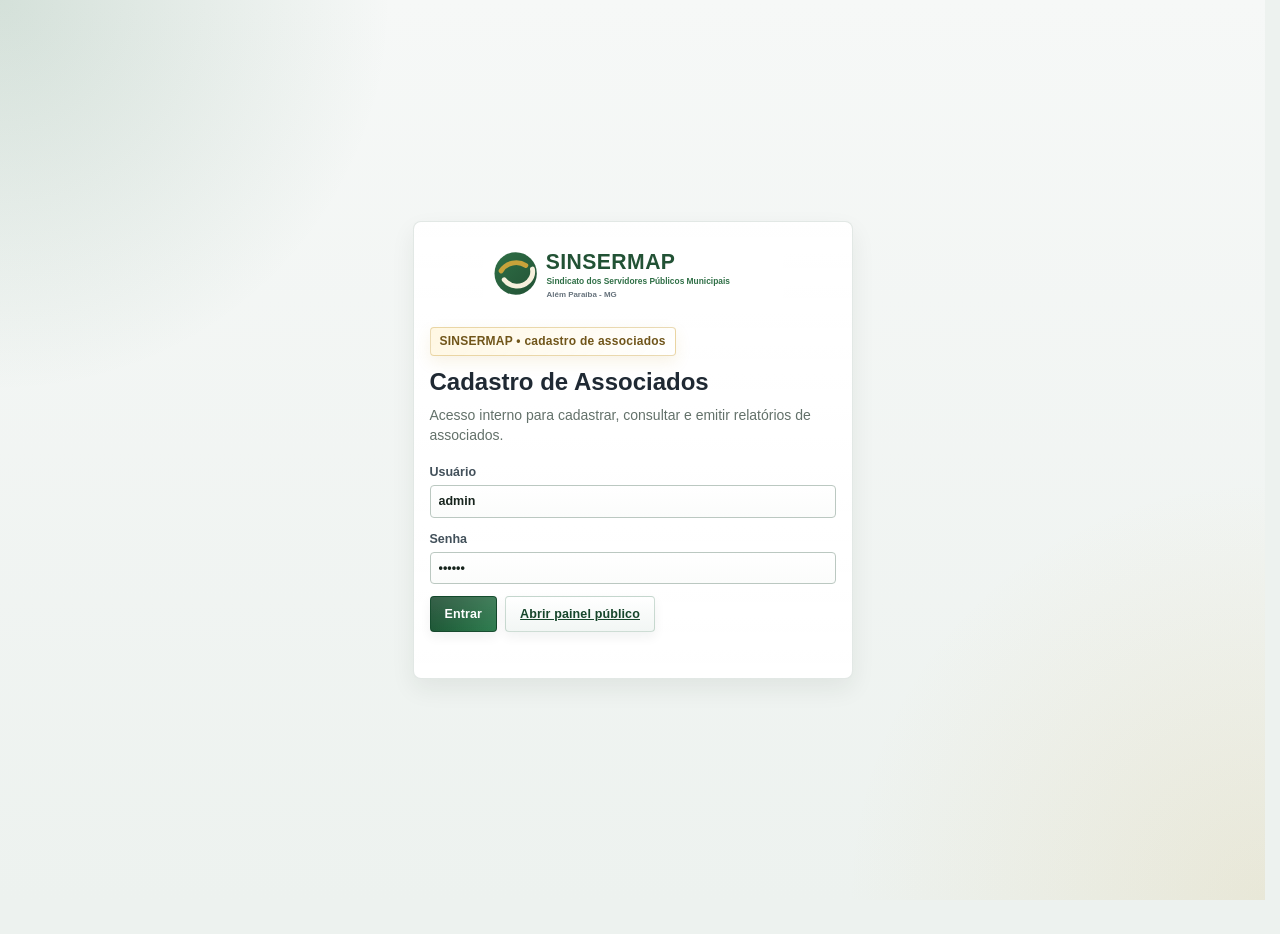
==== index.html @ 84a46ec9 "Substitui conteudo pelo projeto simone" ====
<!DOCTYPE html>
<html lang="pt-BR">
<head>
  <meta charset="UTF-8" />
  <meta name="viewport" content="width=device-width, initial-scale=1.0" />
  <title>SINSERMAP | Cadastro de Associados</title>
  <meta name="theme-color" content="#2f6f46" />
  <link rel="stylesheet" href="./assets/styles.css" />
</head>
<body>
  <div id="loginScreen" class="screen-screen">
    <div class="card login-card">
      <img class="login-logo" src="./assets/sinsermap-logo.svg" alt="SINSERMAP" />
      <div class="brand-badge">SINSERMAP • cadastro de associados</div>
      <h1>Cadastro de Associados</h1>
      <p class="muted">Acesso interno para cadastrar, consultar e emitir relatórios de associados.</p>

      <form id="loginForm" class="grid">
        <label>
          Usuário
          <input id="loginUsername" value="admin" autocomplete="username" />
        </label>

        <label>
          Senha
          <input id="loginPassword" type="password" autocomplete="current-password" value="123456" />
        </label>

        <div class="actions">
          <button class="btn btn-primary" type="submit">Entrar</button>
          <a class="btn btn-secondary" href="./painel.html">Abrir painel público</a>
        </div>
        <p id="loginMessage" class="message"></p>
      </form>
    </div>
  </div>

  <div id="appScreen" class="hidden">
    <header class="topbar">
      <div class="brand-lockup">
        <div class="brand-mark"><img src="./assets/sinsermap-logo.svg" alt="SINSERMAP" /></div>
        <div>
          <h1>SINSERMAP | Cadastro de Associados</h1>
          <p id="unionName" class="muted">Carregando...</p>
        </div>
      </div>

      <div class="session-panel">
        <p class="muted small" id="buildInfo"></p>
        <div class="actions system-actions">
          <button id="refreshBtn" class="btn btn-secondary" type="button">Atualizar</button>
          <a class="btn btn-secondary" href="./painel.html" target="_blank" rel="noopener noreferrer">Painel público</a>
          <button id="logoutBtn" class="btn btn-secondary" type="button">Sair</button>
        </div>
      </div>
    </header>

    <main class="page">
      <p id="globalMessage" class="message"></p>

      <section class="overview-strip">
        <div class="overview-copy">
          <span class="eyebrow">Sistema interno</span>
          <h2>Cadastro, consulta e relatórios de associados</h2>
          <p id="managementPhrase" class="muted">Controle os dados dos associados por local de trabalho, setor e função.</p>
        </div>
      </section>

      <nav class="tabs desktop-tabs" aria-label="Navegação principal">
        <button class="tab-btn active" data-tab="inicio" type="button">Início</button>
        <button class="tab-btn" data-tab="cadastro" type="button">Cadastrar Associado</button>
        <button class="tab-btn" data-tab="consulta" type="button">Consultar</button>
        <button class="tab-btn" data-tab="listas" type="button">Configuração</button>
        <button class="tab-btn" data-tab="relatorios" type="button">Relatórios</button>
      </nav>

      <section id="tab-inicio" class="tab-panel active">
        <div class="layout-two">
          <section class="card">
            <div class="section-head">
              <div>
                <h2>Últimos associados cadastrados</h2>
                <p class="muted">Cadastros criados ou atualizados recentemente.</p>
              </div>
              <button class="btn btn-primary" type="button" data-open-tab="cadastro">Novo associado</button>
            </div>

            <div class="table-wrap">
              <table>
                <thead>
                  <tr>
                    <th>Nome</th>
                    <th>Local de trabalho</th>
                    <th>Setor</th>
                    <th>Função</th>
                    <th>Status</th>
                  </tr>
                </thead>
                <tbody id="recentMembersBody">
                  <tr><td colspan="5">Carregando...</td></tr>
                </tbody>
              </table>
            </div>
          </section>

          <section class="card">
            <div class="section-head">
              <div>
                <h2>Consulta rápida</h2>
                <p class="muted">Pesquise pelo nome, CPF, local, setor ou função.</p>
              </div>
            </div>

            <form id="quickSearchForm" class="grid">
              <label>
                Buscar
                <input id="quickSearchText" placeholder="Ex.: Maria, escola, motorista, professor..." />
              </label>
              <button class="btn btn-secondary" type="submit">Consultar associados</button>
            </form>

            <div id="quickResult" class="member-detail-card mt-16">
              <p class="muted">Use a consulta rápida para localizar cadastros sem abrir outros módulos.</p>
            </div>
          </section>
        </div>
      </section>

      <section id="tab-cadastro" class="tab-panel">
        <section class="card">
          <div class="section-head">
            <div>
              <h2>Ficha do associado</h2>
              <p class="muted">Preencha os dados principais do associado.</p>
            </div>
            <button id="newMemberBtn" class="btn btn-secondary" type="button">Novo cadastro</button>
          </div>

          <form id="memberForm" class="grid">
            <input id="memberId" type="hidden" />

            <div class="grid cols-3">
              <label>
                Nome completo *
                <input id="memberNome" required placeholder="Nome do associado" />
              </label>

              <label>
                CPF
                <input id="memberCpf" inputmode="numeric" placeholder="000.000.000-00" />
              </label>

              <label>
                RG
                <input id="memberRg" placeholder="Documento de identidade" />
              </label>
            </div>

            <div class="grid cols-4">
              <label>
                Data de nascimento
                <input id="memberDataNascimento" type="date" />
              </label>

              <label>
                Telefone
                <input id="memberTelefone" placeholder="(00) 00000-0000" />
              </label>

              <label>
                E-mail
                <input id="memberEmail" type="email" placeholder="email@exemplo.com" />
              </label>

              <label>
                Data de associação
                <input id="memberDataAssociacao" type="date" />
              </label>
            </div>

            <div class="grid cols-4">
              <label>
                Onde trabalha *
                <input id="memberLocalTrabalho" list="localTrabalhoList" required placeholder="Ex.: Prefeitura, Escola..." />
              </label>

              <label>
                Setor *
                <input id="memberSetor" list="setorList" required placeholder="Ex.: Educação, Saúde..." />
              </label>

              <label>
                Função / cargo *
                <input id="memberFuncao" list="funcaoList" required placeholder="Ex.: Motorista, Professor..." />
              </label>

              <label>
                Matrícula
                <input id="memberMatricula" placeholder="Matrícula funcional" />
              </label>
            </div>

            <div class="grid cols-4">
              <label>
                Endereço
                <input id="memberEndereco" placeholder="Rua, número e complemento" />
              </label>

              <label>
                Bairro
                <input id="memberBairro" placeholder="Bairro" />
              </label>

              <label>
                Cidade
                <input id="memberCidade" value="Além Paraíba" />
              </label>

              <label>
                UF
                <input id="memberUf" maxlength="2" value="MG" />
              </label>
            </div>

            <div class="grid cols-3">
              <label>
                CEP
                <input id="memberCep" inputmode="numeric" placeholder="00000-000" />
              </label>

              <label>
                Status
                <select id="memberStatus">
                  <option value="ATIVO">Ativo</option>
                  <option value="INATIVO">Inativo</option>
                </select>
              </label>

              <label>
                Observações
                <input id="memberObservacoes" placeholder="Observações internas" />
              </label>
            </div>

            <div class="actions">
              <button class="btn btn-primary" type="submit">Salvar associado</button>
              <button id="clearMemberBtn" class="btn btn-secondary" type="button">Limpar</button>
            </div>

            <p id="memberMessage" class="message"></p>
          </form>
        </section>
      </section>

      <section id="tab-consulta" class="tab-panel">
        <section class="card assoc-toolbar-card">
          <div class="section-head">
            <div>
              <h2>Consultar associados</h2>
              <p class="muted">Filtre por nome, CPF, onde trabalha, setor, função ou status.</p>
            </div>
            <button id="searchMembersBtn" class="btn btn-primary" type="button">Buscar</button>
          </div>

          <div class="grid cols-4">
            <label>
              Busca
              <input id="filterSearch" placeholder="Nome, CPF, setor, função..." />
            </label>

            <label>
              Onde trabalha
              <select id="filterLocalTrabalho">
                <option value="">Todos</option>
              </select>
            </label>

            <label>
              Setor
              <select id="filterSetor">
                <option value="">Todos</option>
              </select>
            </label>

            <label>
              Função
              <select id="filterFuncao">
                <option value="">Todas</option>
              </select>
            </label>
          </div>

          <div class="grid cols-4 mt-16">
            <label>
              Status
              <select id="filterStatus">
                <option value="">Todos</option>
                <option value="ATIVO">Ativo</option>
                <option value="INATIVO">Inativo</option>
              </select>
            </label>

            <label>
              Ordenar por
              <select id="filterSortBy">
                <option value="nome">Nome</option>
                <option value="localTrabalho">Onde trabalha</option>
                <option value="setor">Setor</option>
                <option value="funcao">Função</option>
                <option value="updatedAt">Atualização</option>
              </select>
            </label>

            <label>
              Direção
              <select id="filterSortDir">
                <option value="asc">Crescente</option>
                <option value="desc">Decrescente</option>
              </select>
            </label>

            <label>
              Limite
              <select id="filterLimit">
                <option value="100">100 registros</option>
                <option value="250">250 registros</option>
                <option value="500">500 registros</option>
                <option value="">Todos</option>
              </select>
            </label>
          </div>

          <p id="consultMessage" class="message mt-16"></p>
        </section>

        <section class="card">
          <div class="section-head">
            <div>
              <h2>Resultado da consulta</h2>
              <p id="consultCount" class="muted">Nenhum resultado carregado.</p>
            </div>
            <div class="actions">
              <button id="exportConsultCsvBtn" class="btn btn-secondary" type="button">Exportar CSV</button>
            </div>
          </div>

          <div class="table-wrap">
            <table>
              <thead>
                <tr>
                  <th>Nome</th>
                  <th>CPF</th>
                  <th>Telefone</th>
                  <th>Onde trabalha</th>
                  <th>Setor</th>
                  <th>Função</th>
                  <th>Status</th>
                  <th>Ações</th>
                </tr>
              </thead>
              <tbody id="membersTableBody">
                <tr><td colspan="8">Use os filtros para consultar.</td></tr>
              </tbody>
            </table>
          </div>
        </section>
      </section>


      <section id="tab-listas" class="tab-panel">
        <section class="card">
          <div class="section-head">
            <div>
              <h2>Configuração</h2>
              <p class="muted">Cadastre usuários do sistema e as opções que aparecem em Onde trabalha, Setor e Função/cargo.</p>
            </div>
          </div>

          <p id="optionsMessage" class="message"></p>

          <section class="option-manager-card config-user-card">
            <div class="section-head compact-head">
              <div>
                <h3>Usuários do sistema</h3>
                <p class="muted">Adicione novos usuários para acessar o sistema ou remova usuários antigos.</p>
              </div>
            </div>

            <p id="usersMessage" class="message"></p>

            <form id="userForm" class="grid cols-3">
              <label>
                Nome
                <input id="userNome" placeholder="Nome do usuário" autocomplete="off" />
              </label>

              <label>
                Usuário
                <input id="userUsername" placeholder="Ex.: secretaria" autocomplete="off" />
              </label>

              <label>
                Senha
                <input id="userPassword" type="password" placeholder="Senha de acesso" autocomplete="new-password" />
              </label>

              <div class="actions">
                <button class="btn btn-primary" type="submit">Adicionar usuário</button>
                <button id="clearUserBtn" class="btn btn-secondary" type="button">Limpar</button>
              </div>
            </form>

            <div class="table-wrap mt-16">
              <table>
                <thead>
                  <tr>
                    <th>Nome</th>
                    <th>Usuário</th>
                    <th>Criado em</th>
                    <th>Ações</th>
                  </tr>
                </thead>
                <tbody id="usersTableBody">
                  <tr><td colspan="4">Carregando...</td></tr>
                </tbody>
              </table>
            </div>
          </section>

          <section class="option-manager-card public-config-card">
            <div class="section-head compact-head">
              <div>
                <h3>Painel público</h3>
                <p class="muted">Cadastre informações públicas: agenda, comunicados, documentos, atas, cursos e serviços.</p>
              </div>
            </div>

            <p id="publicConfigMessage" class="message"></p>

            <form id="publicItemForm" class="grid">
              <input id="publicItemId" type="hidden" />

              <div class="grid cols-4">
                <label>
                  Tipo
                  <select id="publicItemTipo">
                    <option value="comunicado">Comunicado</option>
                    <option value="agenda">Agenda</option>
                    <option value="documento">Documento</option>
                    <option value="ata">Ata</option>
                    <option value="curso">Curso</option>
                    <option value="servico">Serviço</option>
                  </select>
                </label>

                <label>
                  Título *
                  <input id="publicItemTitulo" placeholder="Ex.: Assembleia geral" />
                </label>

                <label>
                  Data
                  <input id="publicItemData" type="date" />
                </label>

                <label>
                  Horário
                  <input id="publicItemHorario" placeholder="Ex.: 18h30" />
                </label>
              </div>

              <div class="grid cols-4">
                <label>
                  Local
                  <input id="publicItemLocal" placeholder="Ex.: Sede do sindicato" />
                </label>

                <label>
                  Link / arquivo
                  <input id="publicItemLink" placeholder="Cole o link do documento, formulário ou página" />
                </label>

                <label>
                  Ordem
                  <input id="publicItemOrdem" type="number" min="0" step="1" placeholder="0" />
                </label>

                <label>
                  Status
                  <select id="publicItemStatus">
                    <option value="ATIVO">Ativo</option>
                    <option value="INATIVO">Inativo</option>
                  </select>
                </label>
              </div>

              <label>
                Descrição
                <textarea id="publicItemDescricao" placeholder="Texto que aparecerá no painel público"></textarea>
              </label>

              <div class="actions">
                <button class="btn btn-primary" type="submit">Salvar informação</button>
                <button id="clearPublicItemBtn" class="btn btn-secondary" type="button">Limpar</button>
              </div>
            </form>

            <div class="table-wrap mt-16">
              <table>
                <thead>
                  <tr>
                    <th>Tipo</th>
                    <th>Título</th>
                    <th>Data</th>
                    <th>Status</th>
                    <th>Ações</th>
                  </tr>
                </thead>
                <tbody id="publicItemsBody">
                  <tr><td colspan="5">Carregando...</td></tr>
                </tbody>
              </table>
            </div>
          </section>

          <div class="option-manager-grid">
            <section class="option-manager-card">
              <div class="section-head compact-head">
                <div>
                  <h3>Onde trabalha</h3>
                  <p class="muted">Ex.: Prefeitura, Escola, Secretaria.</p>
                </div>
              </div>

              <form id="optionFormLocalTrabalho" class="grid option-form" data-option-type="localTrabalho">
                <input id="optionLocalTrabalhoId" type="hidden" />
                <label>
                  Nome da opção
                  <input id="optionLocalTrabalhoNome" placeholder="Digite o local de trabalho" />
                </label>
                <div class="actions">
                  <button class="btn btn-primary" type="submit">Salvar</button>
                  <button class="btn btn-secondary" type="button" data-clear-option="localTrabalho">Limpar</button>
                </div>
              </form>

              <div class="table-wrap mt-16">
                <table>
                  <thead>
                    <tr>
                      <th>Opção</th>
                      <th>Ações</th>
                    </tr>
                  </thead>
                  <tbody id="optionsLocalTrabalhoBody">
                    <tr><td colspan="2">Carregando...</td></tr>
                  </tbody>
                </table>
              </div>
            </section>

            <section class="option-manager-card">
              <div class="section-head compact-head">
                <div>
                  <h3>Setor</h3>
                  <p class="muted">Ex.: Educação, Saúde, Obras.</p>
                </div>
              </div>

              <form id="optionFormSetor" class="grid option-form" data-option-type="setor">
                <input id="optionSetorId" type="hidden" />
                <label>
                  Nome da opção
                  <input id="optionSetorNome" placeholder="Digite o setor" />
                </label>
                <div class="actions">
                  <button class="btn btn-primary" type="submit">Salvar</button>
                  <button class="btn btn-secondary" type="button" data-clear-option="setor">Limpar</button>
                </div>
              </form>

              <div class="table-wrap mt-16">
                <table>
                  <thead>
                    <tr>
                      <th>Opção</th>
                      <th>Ações</th>
                    </tr>
                  </thead>
                  <tbody id="optionsSetorBody">
                    <tr><td colspan="2">Carregando...</td></tr>
                  </tbody>
                </table>
              </div>
            </section>

            <section class="option-manager-card">
              <div class="section-head compact-head">
                <div>
                  <h3>Função / cargo</h3>
                  <p class="muted">Ex.: Motorista, Professor, Auxiliar.</p>
                </div>
              </div>

              <form id="optionFormFuncao" class="grid option-form" data-option-type="funcao">
                <input id="optionFuncaoId" type="hidden" />
                <label>
                  Nome da opção
                  <input id="optionFuncaoNome" placeholder="Digite a função ou cargo" />
                </label>
                <div class="actions">
                  <button class="btn btn-primary" type="submit">Salvar</button>
                  <button class="btn btn-secondary" type="button" data-clear-option="funcao">Limpar</button>
                </div>
              </form>

              <div class="table-wrap mt-16">
                <table>
                  <thead>
                    <tr>
                      <th>Opção</th>
                      <th>Ações</th>
                    </tr>
                  </thead>
                  <tbody id="optionsFuncaoBody">
                    <tr><td colspan="2">Carregando...</td></tr>
                  </tbody>
                </table>
              </div>
            </section>
          </div>
        </section>
      </section>

      <section id="tab-relatorios" class="tab-panel">
        <h1 class="report-print-title">Relatório de Associados SINSERMAP</h1>

        <section class="card assoc-toolbar-card no-print">
          <div class="section-head">
            <div>
              <h2>Relatórios de associados</h2>
              <p class="muted">Gere relatórios por onde trabalha, setor, função e status.</p>
            </div>
            <div class="actions">
              <button id="loadReportBtn" class="btn btn-primary" type="button">Gerar relatório</button>
              <button id="printReportBtn" class="btn btn-secondary" type="button">Imprimir</button>
              <button id="exportReportCsvBtn" class="btn btn-secondary" type="button">Exportar CSV</button>
            </div>
          </div>

          <div class="grid cols-4">
            <label>
              Busca
              <input id="reportSearch" placeholder="Nome, local, setor ou função" />
            </label>

            <label>
              Onde trabalha
              <select id="reportLocalTrabalho">
                <option value="">Todos</option>
              </select>
            </label>

            <label>
              Setor
              <select id="reportSetor">
                <option value="">Todos</option>
              </select>
            </label>

            <label>
              Função
              <select id="reportFuncao">
                <option value="">Todas</option>
              </select>
            </label>
          </div>

          <div class="grid cols-4 mt-16">
            <label>
              Status
              <select id="reportStatus">
                <option value="">Todos</option>
                <option value="ATIVO">Ativo</option>
                <option value="INATIVO">Inativo</option>
              </select>
            </label>

            <label>
              Data inicial de associação
              <input id="reportDataInicial" type="date" />
            </label>

            <label>
              Data final de associação
              <input id="reportDataFinal" type="date" />
            </label>

            <label>
              Ordenar por
              <select id="reportSortBy">
                <option value="nome">Nome</option>
                <option value="localTrabalho">Onde trabalha</option>
                <option value="setor">Setor</option>
                <option value="funcao">Função</option>
              </select>
            </label>
          </div>

          <p id="reportMessage" class="message mt-16"></p>
        </section>

        <section class="report-layout">
          <section class="stats-privacy-card">
            <div class="stats-grid assoc-summary-grid">
              <article class="stat-card">
                <span class="stat-label">Associados no relatório</span>
                <strong id="reportTotal" class="stat-value">0</strong>
              </article>

              <article class="stat-card">
                <span class="stat-label">Ativos</span>
                <strong id="reportAtivos" class="stat-value">0</strong>
              </article>

              <article class="stat-card">
                <span class="stat-label">Inativos</span>
                <strong id="reportInativos" class="stat-value">0</strong>
              </article>

              <article class="stat-card">
                <span class="stat-label">Gerado em</span>
                <strong id="reportGeneratedAt" class="stat-value">-</strong>
              </article>
            </div>
          </section>

          <div class="report-group-grid">
            <section class="card report-card">
              <div class="section-head">
                <div>
                  <h2>Por onde trabalha</h2>
                  <p class="muted">Quantidade por local.</p>
                </div>
              </div>
              <div class="table-wrap">
                <table>
                  <thead><tr><th>Local</th><th>Total</th></tr></thead>
                  <tbody id="reportByLocalBody"><tr><td colspan="2">Gere o relatório.</td></tr></tbody>
                </table>
              </div>
            </section>

            <section class="card report-card">
              <div class="section-head">
                <div>
                  <h2>Por setor</h2>
                  <p class="muted">Quantidade por setor.</p>
                </div>
              </div>
              <div class="table-wrap">
                <table>
                  <thead><tr><th>Setor</th><th>Total</th></tr></thead>
                  <tbody id="reportBySetorBody"><tr><td colspan="2">Gere o relatório.</td></tr></tbody>
                </table>
              </div>
            </section>

            <section class="card report-card">
              <div class="section-head">
                <div>
                  <h2>Por função</h2>
                  <p class="muted">Ex.: motorista, professor.</p>
                </div>
              </div>
              <div class="table-wrap">
                <table>
                  <thead><tr><th>Função</th><th>Total</th></tr></thead>
                  <tbody id="reportByFuncaoBody"><tr><td colspan="2">Gere o relatório.</td></tr></tbody>
                </table>
              </div>
            </section>
          </div>

          <section class="card">
            <div class="section-head">
              <div>
                <h2>Lista do relatório</h2>
                <p id="reportListCount" class="muted">Nenhum relatório carregado.</p>
              </div>
            </div>

            <div class="table-wrap">
              <table>
                <thead>
                  <tr>
                    <th>Nome</th>
                    <th>CPF</th>
                    <th>Telefone</th>
                    <th>Onde trabalha</th>
                    <th>Setor</th>
                    <th>Função</th>
                    <th>Status</th>
                  </tr>
                </thead>
                <tbody id="reportMembersBody">
                  <tr><td colspan="7">Gere o relatório para visualizar a lista.</td></tr>
                </tbody>
              </table>
            </div>
          </section>
        </section>
      </section>
    </main>
  </div>

  <datalist id="localTrabalhoList"></datalist>
  <datalist id="setorList"></datalist>
  <datalist id="funcaoList"></datalist>

  <script src="./assets/runtime-config.js"></script>
  <script src="./assets/api.js"></script>
  <script src="./assets/app.js"></script>
</body>
</html>
---- assets/styles.css ----
:root {
  --bg: #eceff1;
  --surface: #f7f8f8;
  --card: #ffffff;
  --text: #1f2933;
  --muted: #66727c;
  --border: #cfd6dc;
  --border-dark: #b9c2ca;
  --primary: #2f6f46;
  --primary-dark: #225235;
  --primary-soft: #edf4ef;
  --accent: #c8a23a;
  --accent-soft: #f6f0dc;
  --success: #2f6f46;
  --danger: #a33a32;
  --warning: #856404;
  --shadow: 0 1px 2px rgba(24, 35, 43, 0.08);
  --shadow-strong: 0 8px 22px rgba(24, 35, 43, 0.14);
}

* {
  box-sizing: border-box;
}

html,
body {
  margin: 0;
  padding: 0;
  background: var(--bg);
  color: var(--text);
  font-family: "Segoe UI", Tahoma, Arial, Helvetica, sans-serif;
  font-size: 14px;
}

body {
  min-height: 100vh;
}

button,
input,
select,
textarea {
  font: inherit;
}

input,
select,
textarea {
  width: 100%;
  padding: 8px 10px;
  border: 1px solid var(--border-dark);
  border-radius: 3px;
  background: #ffffff;
  color: var(--text);
  transition: border-color 0.12s ease, box-shadow 0.12s ease;
}

input:focus,
select:focus,
textarea:focus {
  outline: 1px solid #7aa58a;
  border-color: var(--primary);
  box-shadow: 0 0 0 2px rgba(47, 111, 70, 0.12);
}

textarea {
  min-height: 92px;
  resize: vertical;
}

label {
  display: grid;
  gap: 5px;
  color: #42505a;
  font-size: 13px;
  font-weight: 600;
}

.hidden {
  display: none !important;
}

.screen-screen {
  min-height: 100vh;
  display: grid;
  place-items: center;
  padding: 24px;
  background: linear-gradient(180deg, #f3f4f5 0, #e5e8ea 100%);
}

.login-card {
  width: 100%;
  max-width: 460px;
  padding: 26px 28px;
  border-top: 4px solid var(--primary);
  box-shadow: var(--shadow-strong);
}

.login-logo {
  display: block;
  width: 300px;
  max-width: 100%;
  height: auto;
  margin: 0 auto 18px;
}

.brand-badge {
  display: inline-flex;
  padding: 5px 9px;
  margin-bottom: 12px;
  border: 1px solid #d7c995;
  border-radius: 3px;
  background: #faf7ed;
  color: #4e4b3e;
  font-size: 12px;
  font-weight: 700;
}

.login-card h1 {
  margin: 0 0 8px;
  color: #1f2933;
  font-size: 24px;
  line-height: 1.2;
  font-weight: 700;
}

.login-card .muted {
  margin: 0 0 18px;
  line-height: 1.45;
}

.topbar {
  display: flex;
  justify-content: space-between;
  gap: 24px;
  align-items: center;
  max-width: 1540px;
  margin: 0 auto;
  padding: 18px 24px 14px;
  background: linear-gradient(180deg, #fafafa 0, #eef1f2 100%);
  border-bottom: 1px solid var(--border-dark);
}

.topbar h1,
h2 {
  margin: 0;
}

.topbar h1 {
  color: #1f2933;
  font-size: 25px;
  line-height: 1.15;
  font-weight: 700;
}

.topbar p {
  margin: 4px 0 0;
}

.brand-lockup {
  display: flex;
  align-items: center;
  gap: 18px;
}

.brand-mark {
  display: grid;
  place-items: center;
  width: 300px;
  height: 86px;
  padding: 11px 18px;
  border: 1px solid var(--border-dark);
  border-radius: 4px;
  background: #ffffff;
  box-shadow: var(--shadow);
}

.brand-mark img {
  display: block;
  max-width: 100%;
  height: auto;
}

.session-panel {
  display: grid;
  justify-items: end;
  gap: 7px;
  padding: 10px 12px;
  background: #ffffff;
  border: 1px solid var(--border);
  border-radius: 4px;
  box-shadow: var(--shadow);
}

.page {
  max-width: 1540px;
  margin: 0 auto;
  padding: 16px 24px 28px;
}

.overview-strip {
  display: grid;
  grid-template-columns: 1fr;
  gap: 14px;
  align-items: stretch;
  margin-bottom: 14px;
  padding: 14px 16px;
  color: var(--text);
  background: #ffffff;
  border: 1px solid var(--border);
  border-left: 4px solid var(--primary);
  border-radius: 4px;
  box-shadow: var(--shadow);
}

.overview-copy {
  display: grid;
  align-content: center;
  gap: 5px;
}

.overview-strip h2 {
  color: #1f2933;
  font-size: 19px;
  line-height: 1.2;
  font-weight: 700;
}

.overview-copy p {
  margin: 0;
  color: var(--muted);
  line-height: 1.45;
}


.overview-strip .muted {
  min-height: 34px;
  margin: 0;
  color: #495762;
  line-height: 1.4;
  transition: opacity 0.16s ease;
}

.overview-strip .muted.is-changing {
  opacity: 0;
}



.eyebrow {
  color: var(--primary-dark);
  font-size: 11px;
  font-weight: 700;
  text-transform: uppercase;
  letter-spacing: 0.04em;
}

.card {
  background: var(--card);
  border: 1px solid var(--border);
  border-radius: 4px;
  padding: 16px;
  box-shadow: var(--shadow);
}

.card > .section-head:first-child {
  padding-bottom: 10px;
  border-bottom: 1px solid #e2e6e9;
}

.grid {
  display: grid;
  gap: 12px;
}

.cols-2 {
  grid-template-columns: repeat(2, minmax(0, 1fr));
}

.cols-3 {
  grid-template-columns: repeat(3, minmax(0, 1fr));
}

.cols-4 {
  grid-template-columns: repeat(4, minmax(0, 1fr));
}

.layout-two {
  display: grid;
  grid-template-columns: 1.08fr 1fr;
  gap: 14px;
}

.tabs {
  display: flex;
  gap: 0;
  flex-wrap: wrap;
  margin: 14px 0 12px;
  padding: 0;
  background: #e6e9eb;
  border: 1px solid var(--border-dark);
  border-radius: 4px 4px 0 0;
  box-shadow: var(--shadow);
}

.tab-btn {
  border: 0;
  border-right: 1px solid var(--border-dark);
  background: linear-gradient(180deg, #f8f9fa 0, #e8ecef 100%);
  color: #26323a;
  border-radius: 0;
  padding: 9px 14px;
  cursor: pointer;
  font-weight: 600;
  transition: background 0.12s ease, color 0.12s ease;
}

.tab-btn:first-child {
  border-radius: 3px 0 0 0;
}

.tab-btn:hover {
  background: #ffffff;
}

.tab-btn.active {
  background: #ffffff;
  color: var(--primary-dark);
  box-shadow: inset 0 3px 0 var(--primary);
}

.tab-panel {
  display: none;
}

.tab-panel.active {
  display: block;
}

.stats-privacy-card {
  margin-bottom: 12px;
  padding: 12px;
  background: #f7f8f8;
  border: 1px solid var(--border);
  border-radius: 4px;
  box-shadow: var(--shadow);
}

.stats-privacy-head {
  display: flex;
  align-items: center;
  justify-content: space-between;
  gap: 12px;
  margin-bottom: 10px;
  padding-bottom: 9px;
  border-bottom: 1px solid #dfe4e7;
}

.stats-privacy-head h2 {
  color: #27313a;
  font-size: 15px;
  font-weight: 700;
}

.stats-privacy-head p {
  margin: 3px 0 0;
}

.stats-grid {
  display: grid;
  gap: 8px;
  grid-template-columns: repeat(4, minmax(0, 1fr));
}

.stat-card {
  min-height: 76px;
  background: #ffffff;
  border: 1px solid var(--border);
  border-left: 3px solid #8aa895;
  border-radius: 3px;
  padding: 10px 12px;
  box-shadow: none;
}

.stat-card:nth-child(3n) {
  border-left-color: #c0aa60;
}

.stat-card:nth-child(4n) {
  border-left-color: #9aa7b0;
}

.stat-card.is-masked {
  background: #fbfbfb;
}

.stat-label {
  color: #5f6b74;
  font-size: 11px;
  font-weight: 700;
  letter-spacing: 0.02em;
  text-transform: uppercase;
}

.stat-value {
  margin-top: 6px;
  font-size: 20px;
  font-weight: 700;
  color: #202a31;
}

.stat-card.is-masked .stat-value {
  color: #7b858d;
  font-family: Consolas, "Courier New", monospace;
  font-size: 18px;
  letter-spacing: 0.16em;
}

.actions,
.toolbar,
.section-head {
  display: flex;
  gap: 8px;
  flex-wrap: wrap;
  align-items: center;
}

.section-head {
  justify-content: space-between;
  margin-bottom: 10px;
}

.section-head h2 {
  color: #202a31;
  font-size: 18px;
  font-weight: 700;
}

.toolbar.compact {
  gap: 7px;
}

.grow {
  flex: 1;
  min-width: 220px;
}

.btn {
  min-height: 34px;
  border: 1px solid var(--border-dark);
  border-radius: 3px;
  padding: 7px 12px;
  cursor: pointer;
  font-weight: 600;
  color: #26323a;
  background: linear-gradient(180deg, #ffffff 0, #e9edf0 100%);
  transition: border-color 0.12s ease, background 0.12s ease, box-shadow 0.12s ease;
}

.btn:hover {
  border-color: #9eabb4;
  background: linear-gradient(180deg, #ffffff 0, #f0f3f5 100%);
  box-shadow: 0 1px 2px rgba(24, 35, 43, 0.08);
}

.btn-primary {
  background: linear-gradient(180deg, #3f8055 0, #2f6f46 100%);
  border-color: #225235;
  color: #ffffff;
}

.btn-primary:hover {
  background: linear-gradient(180deg, #477f59 0, #2b653f 100%);
}

.btn-secondary {
  background: linear-gradient(180deg, #ffffff 0, #e9edf0 100%);
  color: #26323a;
  border-color: var(--border-dark);
}

.btn-secondary:hover {
  background: linear-gradient(180deg, #ffffff 0, #f0f3f5 100%);
}

.message {
  min-height: 18px;
  margin: 0;
  font-size: 13px;
}

.message.success {
  color: var(--success);
}

.message.error {
  color: var(--danger);
}

.message.success,
.message.error {
  font-weight: 700;
}

.note,
.muted {
  color: var(--muted);
}

.small {
  font-size: 12px;
}

.mt-16 {
  margin-top: 16px;
}

.divider {
  border-top: 1px solid var(--border);
  margin: 16px 0;
}

.table-wrap {
  overflow-x: auto;
  border: 1px solid var(--border);
  border-radius: 4px;
  background: #ffffff;
}

table {
  width: 100%;
  border-collapse: collapse;
  background: #ffffff;
}

tr:last-child td {
  border-bottom: 0;
}

th,
td {
  padding: 9px 10px;
  border-bottom: 1px solid #e2e6e9;
  text-align: left;
  vertical-align: top;
  white-space: nowrap;
}

th {
  color: #26323a;
  font-size: 11px;
  background: linear-gradient(180deg, #f8f9fa 0, #e9edf0 100%);
  font-weight: 700;
  text-transform: none;
  letter-spacing: 0;
}

tbody tr:hover {
  background: #f5f7f8;
}

.badge {
  display: inline-flex;
  border-radius: 3px;
  padding: 3px 8px;
  font-size: 12px;
  font-weight: 600;
  border: 1px solid transparent;
}

.badge.ATIVO,
.badge.PAGA {
  background: #edf4ef;
  border-color: #c9ddcf;
  color: var(--success);
}

.badge.INATIVO,
.badge.ATRASADA {
  background: #f8eeee;
  border-color: #e3c4c2;
  color: var(--danger);
}

.badge.PENDENTE,
.badge.ABERTA {
  background: #f7f1df;
  border-color: #e0d0a2;
  color: var(--warning);
}

.badge.CANCELADA {
  background: #f1f3f4;
  border-color: #d9dee2;
  color: #475467;
}

.badge.ADMIN,
.badge.SECRETARIA,
.badge.FINANCEIRO,
.badge.CONSULTA {
  background: #edf4ef;
  border-color: #c9ddcf;
  color: var(--primary-dark);
}

.finance-toolbar {
  padding: 12px;
  background: #f7f8f8;
  border: 1px solid var(--border);
  border-radius: 4px;
}

.finance-panels {
  display: grid;
  grid-template-columns: minmax(0, 1.4fr) minmax(320px, 0.6fr);
  gap: 14px;
}

.panel-block {
  border: 1px solid var(--border);
  border-radius: 4px;
  padding: 14px;
  background: #ffffff;
}

.bar-list {
  display: grid;
  gap: 12px;
}

.bar-row {
  display: grid;
  gap: 6px;
}

.bar-title,
.bar-caption {
  display: flex;
  justify-content: space-between;
  gap: 12px;
  align-items: center;
}

.bar-title span {
  color: #26323a;
  font-weight: 700;
}

.bar-caption {
  color: var(--muted);
  font-size: 12px;
}

.bar-track {
  position: relative;
  height: 10px;
  border: 1px solid #cfd6dc;
  border-radius: 2px;
  background: #eef1f3;
  overflow: hidden;
}

.bar-fill {
  position: absolute;
  inset: 0 auto 0 0;
  border-radius: 0;
}

.bar-fill.launched {
  background: #ddd2aa;
}

.bar-fill.paid {
  background: #5f8e70;
  z-index: 1;
}

a.link-btn {
  display: inline-flex;
  align-items: center;
  justify-content: center;
  text-decoration: none;
}

.card-block.hidden {
  display: none !important;
}

.card-block + .card-block {
  margin-top: 12px;
}

.note {
  font-size: 13px;
  line-height: 1.5;
}

@media (max-width: 1180px) {
  .overview-strip {
    grid-template-columns: 1fr;
  }

  .stats-grid {
    grid-template-columns: repeat(2, minmax(0, 1fr));
  }
}

@media (max-width: 1024px) {
  .layout-two,
  .finance-panels,
  .cols-2,
  .cols-3,
  .cols-4 {
    grid-template-columns: 1fr;
  }

  .topbar,
  .overview-strip,
  .section-head {
    flex-direction: column;
    align-items: stretch;
  }

  .session-panel {
    justify-items: stretch;
  }
}

@media (max-width: 768px) {
  .page,
  .topbar {
    padding-left: 14px;
    padding-right: 14px;
  }

  .brand-mark {
    width: 210px;
    height: 70px;
    padding: 8px 10px;
  }

  .topbar h1,
  .overview-strip h2 {
    font-size: 20px;
  }

  .actions .btn,
  .actions button {
    width: 100%;
  }

  .tabs {
    display: grid;
    grid-template-columns: 1fr 1fr;
  }

  .stat-value {
    font-size: 21px;
  }

  .bar-title,
  .bar-caption {
    display: grid;
  }
}


.quick-actions-bar {
  display: flex;
  gap: 0;
  flex-wrap: wrap;
  margin: -12px 0 14px;
  padding: 7px;
  background: #f2f4f5;
  border: 1px solid var(--border-dark);
  border-top: 0;
  border-radius: 0 0 4px 4px;
  box-shadow: var(--shadow);
}


.quick-actions-label {
  min-height: 30px;
  display: inline-flex;
  align-items: center;
  margin-right: 8px;
  padding: 5px 10px;
  border-right: 1px solid #c8d0d6;
  color: #4f5b64;
  font-size: 12px;
  font-weight: 700;
  text-transform: none;
  letter-spacing: 0;
}

.context-hidden {
  display: none !important;
}

.quick-action-btn {
  min-height: 30px;
  border: 1px solid transparent;
  border-right-color: #d4dade;
  border-radius: 2px;
  padding: 5px 10px;
  background: transparent;
  color: #26323a;
  cursor: pointer;
  font-size: 13px;
  font-weight: 600;
}

.quick-action-btn:hover {
  border-color: var(--border-dark);
  background: #ffffff;
}

.workspace-grid {
  display: grid;
  grid-template-columns: minmax(0, 1.35fr) minmax(360px, 0.65fr);
  gap: 14px;
}

.workspace-card {
  min-height: 320px;
}

.shortcut-grid {
  display: grid;
  grid-template-columns: repeat(3, minmax(0, 1fr));
  gap: 10px;
}

.shortcut-tile {
  min-height: 92px;
  display: grid;
  align-content: start;
  gap: 6px;
  padding: 13px 14px;
  border: 1px solid var(--border);
  border-left: 3px solid #8aa895;
  border-radius: 3px;
  background: #ffffff;
  color: #26323a;
  text-align: left;
  cursor: pointer;
}

.shortcut-tile:hover {
  border-color: #aeb8bf;
  background: #f9fafb;
}

.shortcut-tile strong {
  font-size: 15px;
}

.shortcut-tile span {
  color: var(--muted);
  font-size: 12px;
  line-height: 1.35;
}

.confidential-grid {
  grid-template-columns: repeat(2, minmax(0, 1fr));
}

.routine-note {
  margin-top: 12px;
  padding: 10px 12px;
  background: #ffffff;
  border: 1px solid var(--border);
  border-radius: 3px;
}

.routine-note p {
  margin: 5px 0 0;
  line-height: 1.4;
}

.cash-summary-grid .stat-card {
  border-left-color: #66727c;
}

.status-bar {
  display: flex;
  gap: 18px;
  align-items: center;
  max-width: 1540px;
  min-height: 28px;
  margin: 0 auto;
  padding: 5px 24px;
  color: #45515a;
  background: #e6e9eb;
  border-top: 1px solid var(--border-dark);
  font-size: 12px;
  box-shadow: inset 0 1px 0 #f7f8f8;
}

.status-bar span {
  padding-right: 18px;
  border-right: 1px solid #c4ccd2;
}

.status-bar span:last-child {
  border-right: 0;
}

@media (max-width: 1180px) {
  .workspace-grid {
    grid-template-columns: 1fr;
  }

  .shortcut-grid {
    grid-template-columns: repeat(2, minmax(0, 1fr));
  }
}


.quick-action-important {
  background: #ffffff;
  border-color: var(--primary);
  color: var(--primary-dark);
  box-shadow: inset 0 3px 0 var(--primary);
}

.shortcut-tile-important {
  border-left-color: var(--danger);
  background: #fffefe;
}

.assoc-command-card {
  border-left: 3px solid #8aa895;
}

.cash-work-layout {
  grid-template-columns: minmax(0, 1.12fr) minmax(420px, 0.88fr);
  align-items: start;
}

.expense-entry-card {
  border-top: 2px solid #d9e2dd;
}

.quick-expense-card {
  border-top: 2px solid #ccd7cf;
}

.quick-expense-footer {
  display: flex;
  justify-content: space-between;
  gap: 12px;
  align-items: center;
  padding-top: 2px;
}

.quick-expense-footer .btn {
  min-width: 180px;
}

.movement-mode-bar {
  display: flex;
  gap: 6px;
  margin: 0 0 12px;
  padding: 5px;
  background: #eef1f2;
  border: 1px solid var(--border);
  border-radius: 3px;
}

.movement-mode-btn {
  min-height: 30px;
  border: 1px solid transparent;
  border-radius: 2px;
  padding: 5px 12px;
  background: transparent;
  color: #26323a;
  cursor: pointer;
  font-weight: 600;
}

.movement-mode-btn:hover {
  background: #ffffff;
  border-color: var(--border-dark);
}

.movement-mode-btn.active {
  background: #ffffff;
  border-color: var(--border-dark);
  box-shadow: inset 0 3px 0 var(--primary);
  color: var(--primary-dark);
}

.monthly-report-card {
  min-height: 100%;
}

.monthly-report-box {
  margin-top: 10px;
  padding: 10px;
  background: #fafafa;
  border: 1px solid var(--border);
  border-radius: 3px;
}

.monthly-report-summary {
  display: grid;
  grid-template-columns: repeat(2, minmax(0, 1fr));
  gap: 7px;
}

.monthly-report-summary div {
  display: grid;
  gap: 3px;
  min-height: 52px;
  padding: 8px 10px;
  background: #ffffff;
  border: 1px solid var(--border);
  border-left: 3px solid #9aa7b0;
  border-radius: 3px;
}

.monthly-report-summary div:nth-child(2),
.monthly-report-summary div:nth-child(6) {
  border-left-color: #8aa895;
}

.monthly-report-summary div:nth-child(3),
.monthly-report-summary div:nth-child(4),
.monthly-report-summary div:nth-child(5) {
  border-left-color: #b98d7d;
}

.monthly-report-summary span {
  color: var(--muted);
  font-size: 12px;
  font-weight: 600;
}

.monthly-report-summary strong {
  color: #26323a;
  font-size: 16px;
}

@media (max-width: 1180px) {
  .cash-work-layout {
    grid-template-columns: 1fr;
  }
}


.payable-alert-box {
  display: flex;
  justify-content: space-between;
  gap: 10px;
  align-items: center;
  margin-top: 12px;
  padding: 10px 12px;
  background: #fffdf5;
  border: 1px solid #d8c98c;
  border-left: 3px solid var(--accent);
  border-radius: 3px;
}

.payable-alert-box p {
  margin: 5px 0 0;
  line-height: 1.35;
}

.payables-layout {
  grid-template-columns: minmax(0, 1.22fr) minmax(380px, 0.78fr);
  align-items: start;
}

.payables-card {
  border-top: 2px solid #d9e2dd;
}

.payable-alert-card {
  min-height: 100%;
}

.payables-due-box {
  display: grid;
  gap: 8px;
  margin-top: 10px;
}

.payable-due-item {
  display: grid;
  gap: 3px;
  padding: 9px 10px;
  background: #ffffff;
  border: 1px solid var(--border);
  border-left: 3px solid #9aa7b0;
  border-radius: 3px;
}

.payable-due-item.is-overdue {
  border-left-color: var(--danger);
}

.payable-due-item.is-this-month {
  border-left-color: var(--accent);
}

.payable-due-item strong {
  color: #26323a;
  font-size: 13px;
}

.payable-due-item span {
  color: var(--muted);
  font-size: 12px;
}

.payable-status {
  display: inline-flex;
  align-items: center;
  min-height: 22px;
  padding: 2px 7px;
  border: 1px solid var(--border-dark);
  border-radius: 2px;
  background: #f7f8f8;
  color: #45515a;
  font-size: 12px;
  font-weight: 700;
}

.payable-status.is-pendente {
  background: #fffdf5;
  border-color: #d8c98c;
  color: #6f5a13;
}

.payable-status.is-paga {
  background: #edf4ef;
  border-color: #aac8b5;
  color: var(--primary-dark);
}

.print-report {
  padding: 24px;
  color: #1f2933;
  font-family: "Segoe UI", Tahoma, Arial, Helvetica, sans-serif;
}

.print-report h1 {
  margin: 0 0 4px;
  font-size: 21px;
}

.print-report .muted {
  color: #66727c;
  font-size: 12px;
}

.print-report table {
  width: 100%;
  border-collapse: collapse;
  margin-top: 14px;
}

.print-report th,
.print-report td {
  padding: 7px 8px;
  border: 1px solid #cfd6dc;
  text-align: left;
  font-size: 12px;
}

.print-report th {
  background: #eef1f2;
}

.print-report-summary {
  display: grid;
  grid-template-columns: repeat(3, 1fr);
  gap: 8px;
  margin-top: 14px;
}

.print-report-summary div {
  padding: 8px 10px;
  border: 1px solid #cfd6dc;
  background: #ffffff;
}

.print-report-summary span {
  display: block;
  color: #66727c;
  font-size: 11px;
  font-weight: 600;
}

.print-report-summary strong {
  display: block;
  margin-top: 3px;
  font-size: 15px;
}

@media print {
  body.printing-report > *:not(.print-report) {
    display: none !important;
  }

  body.printing-report .print-report {
    display: block !important;
  }
}

@media (max-width: 1180px) {
  .payables-layout {
    grid-template-columns: 1fr;
  }
}




.module-context-card {
  display: flex;
  align-items: center;
  justify-content: space-between;
  gap: 12px;
  margin-bottom: 12px;
  padding: 10px 12px;
  background: #f8f9fa;
  border: 1px solid var(--border-dark);
  border-radius: 3px;
  box-shadow: var(--shadow);
}

.module-context-card strong {
  display: block;
  margin-top: 2px;
  color: #26323a;
  font-size: 15px;
}

.module-context-card p {
  margin: 3px 0 0;
}

.module-subnav {
  display: flex;
  gap: 6px;
  flex-wrap: wrap;
  justify-content: flex-end;
}

.module-link {
  min-height: 30px;
  border: 1px solid var(--border-dark);
  border-radius: 3px;
  padding: 6px 12px;
  background: linear-gradient(180deg, #ffffff 0, #e9edf0 100%);
  color: #26323a;
  cursor: pointer;
  font-weight: 600;
}

.module-link:hover {
  background: #ffffff;
  border-color: #9eabb4;
}

.module-link.active {
  background: #ffffff;
  box-shadow: inset 0 3px 0 var(--primary);
  color: var(--primary-dark);
}

.finance-module-grid {
  display: grid;
  grid-template-columns: repeat(3, minmax(0, 1fr));
  gap: 8px;
}

.finance-module-tile {
  min-height: 78px;
  display: grid;
  align-content: start;
  gap: 5px;
  padding: 11px 12px;
  border: 1px solid var(--border);
  border-left: 3px solid #8aa895;
  border-radius: 3px;
  background: #ffffff;
  color: #26323a;
  text-align: left;
  cursor: pointer;
}

.finance-module-tile:hover {
  border-color: #aeb8bf;
  background: #f9fafb;
}

.finance-module-tile.active {
  border-left-color: var(--primary);
  background: #fbfcfb;
}

.finance-module-tile strong {
  font-size: 14px;
}

.finance-module-tile span {
  color: var(--muted);
  font-size: 12px;
  line-height: 1.35;
}

@media (max-width: 1180px) {
  .module-context-card {
    align-items: stretch;
    flex-direction: column;
  }

  .module-subnav {
    justify-content: flex-start;
  }

  .finance-module-grid {
    grid-template-columns: 1fr;
  }
}

.tab-assoc-detalhes {
  font-weight: 700;
}

.cash-entry-callout {
  margin: 12px 0 0;
  padding: 9px 12px;
  background: #f8faf8;
  border: 1px solid var(--border);
  border-left: 3px solid var(--primary);
  border-radius: 3px;
  color: #2f3940;
  line-height: 1.45;
}

.cash-entry-callout b,
.cash-entry-callout strong {
  color: var(--primary-dark);
}


/* Sistema de cadastro de associados - SINSERMAP */
:root {
  --window-bg: #dfe3e6;
  --panel-bg: #f4f6f7;
  --panel-border: #b9c1c8;
  --toolbar-bg: #eef1f3;
  --toolbar-dark: #d8dde1;
  --row-select: #e7f0eb;
  --focus-line: #2f6f46;
}

body {
  min-width: 1180px;
  padding-bottom: 34px;
  background:
    linear-gradient(180deg, #e8ebee 0, #dce1e4 100%);
}

.topbar {
  min-height: 96px;
  border: 1px solid var(--panel-border);
  border-top: 0;
  background:
    linear-gradient(180deg, #fbfbfb 0, #eef1f3 52%, #e2e7ea 100%);
  box-shadow: inset 0 1px 0 #ffffff, 0 1px 2px rgba(18, 29, 38, 0.08);
}

.brand-lockup > div:last-child {
  min-width: 360px;
}

.brand-lockup h1 {
  font-size: 22px;
  letter-spacing: -0.01em;
}

.brand-lockup #unionName {
  max-width: 700px;
  color: #47535c;
  font-size: 12.5px;
}

.brand-mark {
  width: 260px;
  height: 72px;
  padding: 8px 14px;
  border-color: #c7ced4;
}

.session-panel {
  min-width: 430px;
  border-color: #c5ccd2;
  background: #f8f9fa;
  box-shadow: inset 0 1px 0 #ffffff;
}

.system-actions .btn {
  min-height: 29px;
  padding: 5px 10px;
  font-size: 12px;
}

.privacy-toggle[aria-pressed="true"] {
  border-color: #9eb5a5;
  background: linear-gradient(180deg, #ffffff 0, #e7f1eb 100%);
  color: #225235;
}

.page {
  padding-top: 10px;
}

.tabs {
  margin: 8px 0 0;
  border-radius: 3px 3px 0 0;
  background: var(--toolbar-dark);
}

.tab-btn {
  min-height: 32px;
  padding: 7px 15px;
  font-size: 13px;
  font-weight: 600;
}

.tab-btn.active {
  position: relative;
  color: #1f3f2c;
  background: #ffffff;
  box-shadow: inset 0 2px 0 var(--focus-line);
}

.erp-toolbar {
  display: grid;
  grid-template-columns: 260px 1fr;
  align-items: stretch;
  gap: 0;
  margin: 0 0 10px;
  padding: 0;
  background: var(--toolbar-bg);
  border: 1px solid var(--panel-border);
  border-top: 0;
  border-radius: 0 0 3px 3px;
  box-shadow: inset 0 1px 0 #ffffff;
}

.quick-actions-title {
  display: grid;
  align-content: center;
  gap: 2px;
  min-height: 42px;
  padding: 6px 10px;
  border-right: 1px solid #c5ccd2;
  background: linear-gradient(180deg, #f8f9fa 0, #e5e9ec 100%);
}

.quick-actions-label {
  min-height: auto;
  margin: 0;
  padding: 0;
  border-right: 0;
  color: #2b353d;
  font-size: 12px;
  text-transform: uppercase;
  letter-spacing: 0.03em;
}

.current-breadcrumb {
  color: #61707b;
  font-size: 12px;
}

.action-cluster {
  display: flex;
  flex-wrap: wrap;
  align-items: center;
  gap: 0;
  min-height: 42px;
  padding: 5px 7px;
}

.action-cluster-label {
  display: inline-flex;
  align-items: center;
  min-height: 28px;
  margin: 0 5px 0 7px;
  padding: 0 8px 0 0;
  border-right: 1px solid #c9d0d5;
  color: #63717b;
  font-size: 11px;
  font-weight: 700;
  text-transform: uppercase;
}

.quick-action-btn {
  min-height: 28px;
  margin: 1px;
  padding: 4px 9px;
  border: 1px solid transparent;
  border-radius: 2px;
  font-size: 12.5px;
  font-weight: 600;
  line-height: 1.2;
}

.quick-action-btn:hover {
  background: #ffffff;
  border-color: #aeb7be;
  box-shadow: inset 0 1px 0 #ffffff;
}

.quick-action-important {
  border-color: #9eb5a5;
  background: #ffffff;
  box-shadow: inset 0 2px 0 var(--focus-line);
}

.card {
  border-color: #c5ccd2;
  border-radius: 3px;
  box-shadow: 0 1px 1px rgba(18, 29, 38, 0.06);
}

.card > .section-head:first-child,
.panel-block > .section-head:first-child {
  min-height: 38px;
  margin: -16px -16px 12px;
  padding: 9px 14px;
  border-bottom: 1px solid #d7dde2;
  background: linear-gradient(180deg, #fbfbfb 0, #edf1f3 100%);
}

.section-head h2 {
  font-size: 16px;
}

.erp-home-grid {
  grid-template-columns: minmax(0, 1.2fr) minmax(360px, 0.8fr);
}

.erp-home-grid .stats-privacy-card {
  grid-column: 1 / -1;
}

.command-center,
.pending-card,
.stats-privacy-card {
  border-top: 1px solid #c5ccd2;
}

.shortcut-grid {
  gap: 8px;
}

.shortcut-tile {
  min-height: 78px;
  border-color: #cbd2d7;
  border-left-width: 3px;
  background: #ffffff;
}

.shortcut-tile:hover {
  background: #f8faf9;
  border-color: #b7c0c6;
}

.pending-card {
  display: grid;
  align-content: start;
  gap: 10px;
}

.privacy-note,
.routine-note,
.payable-alert-box,
.cash-entry-callout {
  border: 1px solid #d5dce1;
  border-left: 3px solid #9eb5a5;
  border-radius: 3px;
  background: #fbfcfc;
  padding: 10px 12px;
}

.privacy-note {
  display: grid;
  gap: 4px;
  color: #4b5962;
  font-size: 12.5px;
}

.stats-grid {
  gap: 7px;
}

.stat-card {
  min-height: 66px;
  padding: 9px 10px;
  border-color: #cbd2d7;
  border-left-width: 3px;
}

.stat-value {
  font-size: 18px;
}

.toolbar.compact,
.finance-toolbar,
.sticky-filter {
  align-items: end;
  padding: 9px;
  border: 1px solid #d1d8dd;
  border-radius: 3px;
  background: #f6f8f9;
}

.sticky-filter {
  position: sticky;
  top: 0;
  z-index: 5;
}

.form-section-title {
  margin: 5px 0 -3px;
  padding: 6px 9px;
  border: 1px solid #d1d8dd;
  border-left: 3px solid var(--focus-line);
  border-radius: 3px;
  background: #f5f7f8;
  color: #36434c;
  font-size: 12px;
  font-weight: 700;
  text-transform: uppercase;
}

.form-window {
  padding: 0;
}

.form-action-bar {
  justify-content: flex-end;
  position: sticky;
  bottom: 30px;
  z-index: 4;
  margin: 4px -16px -16px;
  padding: 10px 16px;
  border-top: 1px solid #d7dde2;
  background: linear-gradient(180deg, #f8f9fa 0, #edf1f3 100%);
}

input,
select,
textarea {
  min-height: 31px;
  padding: 6px 8px;
  border-radius: 2px;
}

label {
  gap: 4px;
  font-size: 12.5px;
}

.btn {
  min-height: 31px;
  padding: 6px 10px;
  border-radius: 2px;
  font-size: 12.5px;
}

.table-wrap {
  border-color: #c4ccd2;
  border-radius: 3px;
}

table {
  font-size: 12.5px;
}

th,
td {
  padding: 7px 9px;
  border-bottom: 1px solid #e0e5e8;
}

th {
  position: sticky;
  top: 0;
  z-index: 2;
  color: #2e3941;
  background: linear-gradient(180deg, #f8f9fa 0, #e4e9ec 100%);
  box-shadow: inset 0 -1px 0 #c7ced4;
}

tbody tr:nth-child(even) {
  background: #fbfcfc;
}

tbody tr:hover {
  background: #edf4ef;
}

tbody tr.is-selected {
  background: var(--row-select) !important;
  box-shadow: inset 3px 0 0 var(--focus-line);
}

.badge,
.payable-status {
  border-radius: 2px;
  padding: 2px 7px;
  font-size: 11.5px;
}

.badge.ATIVO,
.badge.PAGA {
  background: #eef6f0;
  border-color: #c4dacb;
  color: #235936;
}

.badge.INATIVO,
.badge.CANCELADA {
  background: #f0f2f3;
  border-color: #d5dadd;
  color: #58646d;
}

.badge.ATRASADA,
.payable-status.vencida {
  background: #f9eeee;
  border-color: #e3c6c3;
  color: #94352e;
}

.badge.PENDENTE,
.badge.ABERTA,
.payable-status.aberta {
  background: #fbf6e5;
  border-color: #eadba8;
  color: #775c13;
}

.report-catalog {
  display: grid;
  grid-template-columns: repeat(4, minmax(0, 1fr));
  gap: 8px;
  margin-bottom: 12px;
}

.report-group-card {
  display: grid;
  gap: 6px;
  padding: 10px;
  border: 1px solid #cbd2d7;
  border-left: 3px solid #9eb5a5;
  border-radius: 3px;
  background: #ffffff;
}

.report-group-card strong {
  color: #2d3942;
  font-size: 13.5px;
}

.mini-link {
  min-height: 25px;
  border: 1px solid #d4dade;
  border-radius: 2px;
  background: #f8f9fa;
  color: #2d3942;
  text-align: left;
  cursor: pointer;
  font-size: 12px;
}

.mini-link:hover {
  background: #ffffff;
  border-color: #aeb7be;
}

.module-context-card,
.finance-module-tile {
  border-color: #c5ccd2;
  box-shadow: inset 0 1px 0 #ffffff;
}

.module-link.active,
.finance-module-tile.active {
  background: #ffffff;
  box-shadow: inset 0 2px 0 var(--focus-line);
}

.finance-module-grid {
  gap: 7px;
}

.finance-module-tile {
  min-height: 68px;
}

.status-bar {
  position: fixed;
  left: 0;
  right: 0;
  bottom: 0;
  z-index: 30;
  max-width: none;
  min-height: 26px;
  padding: 4px 24px;
  border-top: 1px solid #b7c0c6;
  background: linear-gradient(180deg, #eef1f3 0, #d9dee2 100%);
  box-shadow: inset 0 1px 0 #ffffff;
}

.status-bar span {
  min-width: max-content;
}

body.privacy-mode .privacy-sensitive,
body.privacy-mode .money-value,
body.privacy-mode #historyTotalLancado,
body.privacy-mode #historyTotalPago,
body.privacy-mode #historyPendente,
body.privacy-mode #financeLancado,
body.privacy-mode #financePago,
body.privacy-mode #financeAberto,
body.privacy-mode #financeAtrasado,
body.privacy-mode #cashTotalEntradas,
body.privacy-mode #cashCustosFixos,
body.privacy-mode #cashCustosVariaveis,
body.privacy-mode #cashSaldoPeriodo,
body.privacy-mode #cashTotalRecebido,
body.privacy-mode #membersTableBody td:nth-child(2),
body.privacy-mode #membersTableBody td:nth-child(4),
body.privacy-mode #historyDuesTableBody td:nth-child(2),
body.privacy-mode #duesTableBody td:nth-child(3),
body.privacy-mode #financeStatusTableBody td:nth-child(3),
body.privacy-mode #financeInadTableBody td:nth-child(2),
body.privacy-mode #financeInadTableBody td:nth-child(5),
body.privacy-mode #cashMethodsTableBody td:nth-child(2),
body.privacy-mode #cashPaymentsTableBody td:nth-child(5),
body.privacy-mode #cashClosingsTableBody td:nth-child(3),
body.privacy-mode #cashClosingsTableBody td:nth-child(4),
body.privacy-mode #cashClosingsTableBody td:nth-child(5),
body.privacy-mode #cashMovementsTableBody td:nth-child(6),
body.privacy-mode #payablesTableBody td:nth-child(6) {
  color: transparent !important;
  text-shadow: 0 0 7px rgba(42, 50, 56, 0.52);
  user-select: none;
}

body.privacy-mode .stat-card:not(.is-masked) .stat-value::after,
body.privacy-mode .money-value::after {
  content: "";
}

@media print {
  .topbar,
  .tabs,
  .quick-actions-bar,
  .status-bar,
  .btn,
  .module-context-card {
    display: none !important;
  }

  body {
    min-width: 0;
    padding: 0;
    background: #ffffff;
  }

  .card {
    border: 0;
    box-shadow: none;
  }

  body.privacy-mode .privacy-sensitive,
  body.privacy-mode .money-value {
    color: inherit !important;
    text-shadow: none !important;
  }
}


/* Refinamento A/B/C - Associados, Financeiro e Relatórios */
.member-context-card,
.finance-context-card {
  background: linear-gradient(180deg, #f9fafb 0, #eef2f4 100%);
}

.module-command-strip,
.finance-workflow-strip,
.table-helper-line {
  display: flex;
  align-items: center;
  justify-content: space-between;
  gap: 12px;
  margin: 0 0 12px;
  padding: 8px 10px;
  border: 1px solid #cbd3d9;
  border-radius: 3px;
  background: #f6f8f9;
  box-shadow: inset 0 1px 0 #ffffff;
}

.module-command-strip > div:first-child,
.finance-workflow-strip {
  flex-wrap: wrap;
}

.module-command-strip strong {
  margin-right: 10px;
  color: #2d3942;
}

.module-command-strip span,
.finance-workflow-strip span,
.table-helper-line span {
  color: #5d6871;
  font-size: 12px;
}

.command-strip-actions {
  display: flex;
  flex-wrap: wrap;
  gap: 6px;
}

.finance-workflow-strip {
  justify-content: flex-start;
}

.finance-workflow-strip span {
  display: inline-flex;
  align-items: center;
  gap: 6px;
  min-height: 25px;
  padding: 3px 9px;
  border: 1px solid #d2d9de;
  border-radius: 2px;
  background: #ffffff;
}

.finance-workflow-strip b {
  display: inline-grid;
  place-items: center;
  width: 18px;
  height: 18px;
  border: 1px solid #c4cdd3;
  border-radius: 50%;
  background: #eef3ef;
  color: var(--primary-dark);
  font-size: 11px;
}

.member-work-layout {
  grid-template-columns: minmax(420px, 0.9fr) minmax(560px, 1.1fr);
  align-items: start;
}

.dues-work-layout {
  grid-template-columns: minmax(430px, 0.85fr) minmax(600px, 1.15fr);
  align-items: start;
}

.table-helper-line {
  margin: 8px 0 -4px;
  padding: 6px 8px;
  background: #fbfcfc;
}

.status-legend {
  text-align: right;
}

.status-legend b {
  color: #36434c;
}

.section-head .actions.form-action-bar {
  position: static;
  margin: 0;
  padding: 0;
  border: 0;
  background: transparent;
}

.card .toolbar.sticky-filter {
  top: 104px;
}

.quick-actions-bar .quick-action-important {
  background: #ffffff;
  border-color: #9eb5a5;
  color: #1f4f31;
}

.refined-report-catalog {
  grid-template-columns: repeat(4, minmax(220px, 1fr));
}

.refined-report-catalog .report-group-card {
  min-height: 138px;
  align-content: start;
}

.refined-report-catalog p {
  margin: 0;
  line-height: 1.35;
}

.report-group-card .mini-link {
  padding: 5px 8px;
}

.monthly-report-card {
  border-top: 1px solid #c5ccd2;
}

.finance-panels {
  align-items: start;
}

.panel-block {
  border: 1px solid #c5ccd2;
  border-radius: 3px;
  background: #ffffff;
  padding: 16px;
}

.cash-summary-grid .stat-card {
  min-height: 66px;
}

@media (max-width: 1280px) {
  .member-work-layout,
  .dues-work-layout {
    grid-template-columns: 1fr;
  }

  .refined-report-catalog {
    grid-template-columns: repeat(2, minmax(220px, 1fr));
  }
}

.redundant-action-source {
  display: none !important;
}


/* Correção de estabilidade visual: evita rolagem lateral e "dança" ao trocar telas */
html {
  width: 100%;
  max-width: 100%;
  overflow-y: scroll;
  overflow-x: hidden;
  scrollbar-gutter: stable;
}

body {
  width: 100%;
  max-width: 100%;
  min-width: 0;
  overflow-x: hidden;
}

#appScreen {
  width: 100%;
  max-width: 100vw;
  overflow-x: hidden;
}

.topbar,
.page,
.status-bar {
  width: min(1540px, calc(100vw - 48px));
  max-width: 1540px;
}

.topbar {
  flex-wrap: nowrap;
}

.brand-lockup,
.session-panel {
  min-width: 0;
}

.brand-lockup > div:last-child {
  min-width: 0;
}

.brand-lockup #unionName {
  overflow: hidden;
  text-overflow: ellipsis;
  white-space: nowrap;
}

.session-panel {
  flex: 0 0 430px;
}

.tabs.desktop-tabs {
  display: flex;
  flex-wrap: nowrap;
  width: 100%;
  min-height: 34px;
  overflow-x: auto;
  overflow-y: hidden;
}

.tabs.desktop-tabs .tab-btn {
  flex: 0 0 auto;
  min-width: 118px;
  text-align: center;
  white-space: nowrap;
}

.erp-toolbar {
  grid-template-columns: 260px minmax(0, 1fr);
  width: 100%;
  min-height: 54px;
  overflow: hidden;
}

.quick-actions-title {
  min-width: 0;
}

.current-breadcrumb {
  overflow: hidden;
  text-overflow: ellipsis;
  white-space: nowrap;
}

.action-cluster {
  width: 100%;
  min-width: 0;
  min-height: 42px;
  flex-wrap: nowrap;
  overflow-x: auto;
  overflow-y: hidden;
}

.action-cluster:not(.context-hidden) {
  display: flex;
}

.action-cluster-label,
.quick-action-btn {
  flex: 0 0 auto;
  white-space: nowrap;
}

.quick-action-btn {
  max-width: 210px;
  overflow: hidden;
  text-overflow: ellipsis;
}

.tab-panel {
  width: 100%;
  min-width: 0;
  overflow-x: hidden;
}

.card,
.panel-block,
.layout-two,
.workspace-grid,
.finance-panels,
.member-work-layout,
.dues-work-layout {
  min-width: 0;
}

.table-wrap {
  max-width: 100%;
  overflow-x: auto;
  overscroll-behavior-x: contain;
}

@media (max-width: 1280px) {
  .topbar,
  .page,
  .status-bar {
    width: calc(100vw - 28px);
  }

  .brand-mark {
    width: 230px;
  }

  .session-panel {
    flex-basis: 390px;
  }

  .tabs.desktop-tabs .tab-btn {
    min-width: 104px;
    padding-left: 10px;
    padding-right: 10px;
  }

  .erp-toolbar {
    grid-template-columns: 230px minmax(0, 1fr);
  }

  .quick-action-btn {
    max-width: 180px;
  }
}


/* Ajuste visual seguro - mantém todas as abas e usa rolagem horizontal quando necessário */
:root {
  --safe-radius: 6px;
  --soft-shadow: 0 2px 8px rgba(24, 35, 43, 0.08);
}

body {
  line-height: 1.45;
}

#loginScreen {
  min-height: 100vh;
  padding: 24px;
}

.login-card {
  width: min(440px, 100%);
}

.topbar {
  align-items: stretch;
  gap: 16px;
  border-radius: 0 0 var(--safe-radius) var(--safe-radius);
}

.brand-lockup {
  flex: 1 1 auto;
  min-width: 0;
}

.brand-mark {
  flex: 0 0 auto;
}

.session-panel {
  align-self: stretch;
  justify-content: center;
  flex: 0 1 430px;
  min-width: 320px;
}

.page {
  padding-bottom: 52px;
}

.tabs.desktop-tabs {
  position: relative;
  padding: 0 2px;
  scroll-behavior: smooth;
  scrollbar-width: thin;
}

.tabs.desktop-tabs::-webkit-scrollbar,
.action-cluster::-webkit-scrollbar,
.status-bar::-webkit-scrollbar {
  height: 8px;
}

.tabs.desktop-tabs::-webkit-scrollbar-thumb,
.action-cluster::-webkit-scrollbar-thumb,
.status-bar::-webkit-scrollbar-thumb {
  background: #b8c2c9;
  border-radius: 999px;
}

.tabs.desktop-tabs .tab-btn {
  scroll-snap-align: start;
  border-bottom: 1px solid #c3ccd2;
}

.tabs.desktop-tabs .tab-btn.active {
  border-bottom-color: #ffffff;
}

.tab-btn:focus-visible,
.quick-action-btn:focus-visible,
.module-link:focus-visible,
.btn:focus-visible,
.mini-link:focus-visible,
.shortcut-tile:focus-visible {
  outline: 2px solid rgba(47, 111, 70, 0.45);
  outline-offset: 2px;
}

.erp-toolbar {
  overflow: visible;
}

.quick-actions-title {
  border-bottom-left-radius: var(--safe-radius);
}

.action-cluster {
  gap: 2px;
  scroll-behavior: smooth;
  scrollbar-width: thin;
}

.quick-action-btn {
  max-width: 240px;
}

.module-context-card,
.card,
.panel-block,
.report-group-card,
.shortcut-tile,
.stat-card,
.table-wrap {
  border-radius: var(--safe-radius);
}

.card,
.panel-block,
.module-context-card,
.stats-privacy-card,
.pending-card,
.command-center {
  box-shadow: var(--soft-shadow);
}

.section-head {
  gap: 10px;
  flex-wrap: wrap;
}

.module-context-card {
  align-items: flex-start;
}

.module-subnav {
  min-width: min(420px, 100%);
}

.table-wrap {
  background: #ffffff;
}

.status-bar {
  overflow-x: auto;
  overflow-y: hidden;
  white-space: nowrap;
}

@media (max-width: 1100px) {
  .layout-two,
  .workspace-grid,
  .finance-panels,
  .member-work-layout,
  .dues-work-layout,
  .erp-home-grid {
    grid-template-columns: 1fr;
  }

  .report-catalog,
  .refined-report-catalog {
    grid-template-columns: repeat(2, minmax(220px, 1fr));
  }

  .topbar {
    flex-wrap: wrap;
  }

  .session-panel {
    flex: 1 1 100%;
    min-width: 0;
    justify-items: stretch;
  }

  .session-panel .system-actions {
    justify-content: flex-start;
  }
}

@media (max-width: 760px) {
  .topbar,
  .page,
  .status-bar {
    width: calc(100vw - 16px);
  }

  .topbar {
    padding: 12px 8px;
  }

  .page {
    padding: 8px 0 52px;
  }

  .brand-lockup {
    gap: 10px;
  }

  .brand-mark {
    width: 176px;
    height: 58px;
    padding: 6px 10px;
  }

  .brand-lockup h1,
  .overview-strip h2 {
    font-size: 18px;
  }

  .tabs.desktop-tabs {
    display: flex;
    flex-wrap: nowrap;
    overflow-x: auto;
    overflow-y: hidden;
  }

  .tabs.desktop-tabs .tab-btn {
    min-width: 116px;
  }

  .erp-toolbar {
    grid-template-columns: 1fr;
  }

  .quick-actions-title {
    border-right: 0;
    border-bottom: 1px solid #c5ccd2;
    border-bottom-left-radius: 0;
  }

  .current-breadcrumb {
    white-space: normal;
  }

  .action-cluster {
    padding: 6px;
  }

  .quick-action-btn {
    max-width: 220px;
  }

  .cols-2,
  .cols-3,
  .cols-4,
  .cash-summary-grid,
  .stats-grid {
    grid-template-columns: 1fr;
  }

  .report-catalog,
  .refined-report-catalog {
    grid-template-columns: 1fr;
  }

  .module-context-card {
    display: grid;
  }

  .module-subnav {
    justify-content: flex-start;
    min-width: 0;
  }

  .form-action-bar {
    position: static;
    margin: 8px -16px -16px;
  }
}

/* Portal do Associado */
.portal-body {
  background: linear-gradient(180deg, #eef2f0 0, #e5e8ea 46%, #eceff1 100%);
}

.portal-login-card .muted {
  margin-top: 0;
  line-height: 1.5;
}

.portal-login-form {
  margin-top: 14px;
}

.portal-demo-note {
  margin-top: 14px;
  padding: 10px 12px;
  border: 1px solid #d8c98f;
  border-radius: var(--safe-radius, 6px);
  background: #faf7ed;
  color: #4f4630;
  font-size: 13px;
  line-height: 1.45;
}

.portal-login-links {
  justify-content: center;
  margin-top: 12px;
}

.portal-topbar {
  position: sticky;
  top: 0;
  z-index: 20;
}

.portal-session-panel {
  align-items: flex-end;
}

.portal-page {
  max-width: 1320px;
}

.portal-hero {
  grid-template-columns: minmax(0, 1fr) minmax(260px, 0.36fr);
}

.portal-status-badge,
.portal-table-status {
  display: inline-flex;
  width: fit-content;
  align-items: center;
  justify-content: center;
  padding: 5px 9px;
  border: 1px solid #b9d0c1;
  border-radius: 999px;
  background: #edf4ef;
  color: var(--primary-dark);
  font-size: 12px;
  font-weight: 700;
}

.portal-summary-card {
  margin-bottom: 12px;
}

.portal-stats-grid .stat-card {
  min-height: 84px;
}

.portal-tabs {
  flex-wrap: nowrap;
  overflow-x: auto;
  overflow-y: hidden;
  scroll-behavior: smooth;
  scrollbar-width: thin;
}

.portal-tabs .tab-btn {
  flex: 0 0 auto;
  min-width: 128px;
  white-space: nowrap;
}

.portal-home-grid,
.portal-card-layout {
  display: grid;
  grid-template-columns: minmax(0, 1.15fr) minmax(320px, 0.85fr);
  gap: 14px;
}

.portal-shortcuts {
  display: grid;
  grid-template-columns: repeat(2, minmax(0, 1fr));
  gap: 10px;
}

.portal-shortcuts .shortcut-tile {
  min-height: 92px;
  text-align: left;
}

.portal-timeline {
  display: grid;
  gap: 10px;
}

.portal-timeline > div {
  padding: 11px 12px;
  border: 1px solid var(--border);
  border-left: 3px solid var(--primary);
  border-radius: var(--safe-radius, 6px);
  background: #fbfcfc;
}

.portal-timeline strong,
.portal-timeline span {
  display: block;
}

.portal-timeline span {
  margin-top: 3px;
  color: var(--muted);
  font-size: 13px;
}

.portal-profile-grid input[readonly] {
  background: #f8faf9;
  color: #27313a;
}

.portal-document-grid {
  display: grid;
  grid-template-columns: repeat(3, minmax(220px, 1fr));
  gap: 12px;
}

.portal-document-card {
  min-height: 130px;
  padding: 14px;
  border: 1px solid var(--border);
  border-radius: var(--safe-radius, 6px);
  background: #fbfcfc;
}

.portal-document-card strong,
.portal-document-card p,
.portal-document-card span {
  display: block;
}

.portal-document-card p {
  min-height: 42px;
  margin: 8px 0 12px;
  color: var(--muted);
  line-height: 1.45;
}

.portal-member-card-panel {
  overflow: hidden;
}

.portal-member-card {
  width: min(520px, 100%);
  margin: 8px auto 0;
  padding: 18px;
  border: 1px solid #bdc8ce;
  border-radius: 16px;
  background:
    linear-gradient(135deg, rgba(47, 111, 70, 0.12), rgba(200, 162, 58, 0.12)),
    #ffffff;
  box-shadow: var(--shadow-strong);
}

.portal-member-card-head {
  display: flex;
  align-items: center;
  gap: 14px;
  padding-bottom: 14px;
  border-bottom: 1px solid #d7dee2;
}

.portal-member-card-head img {
  width: 148px;
  max-width: 44%;
  height: auto;
  padding: 6px;
  border-radius: 10px;
  background: #ffffff;
}

.portal-member-card-head strong,
.portal-member-card-head span {
  display: block;
}

.portal-member-card-head strong {
  color: var(--primary-dark);
  font-size: 18px;
}

.portal-member-card-head span {
  margin-top: 4px;
  color: var(--muted);
}

.portal-member-card-body {
  display: grid;
  grid-template-columns: 110px minmax(0, 1fr);
  gap: 8px 12px;
  padding: 16px 0;
}

.portal-member-card-body span {
  color: var(--muted);
  font-size: 12px;
  font-weight: 700;
  text-transform: uppercase;
}

.portal-member-card-body strong {
  color: #1f2933;
}

.portal-card-qr {
  display: flex;
  align-items: center;
  gap: 12px;
  padding-top: 14px;
  border-top: 1px solid #d7dee2;
}

.portal-qr-placeholder {
  display: grid;
  width: 70px;
  height: 70px;
  place-items: center;
  border: 2px dashed #9aa7b0;
  border-radius: 12px;
  background: #ffffff;
  color: #5f6b74;
  font-weight: 800;
}

.portal-card-qr span {
  color: var(--muted);
  font-size: 13px;
}

.portal-info-list {
  display: grid;
  gap: 10px;
}

.portal-info-list p {
  margin: 0;
  padding: 10px 12px;
  border: 1px solid var(--border);
  border-radius: var(--safe-radius, 6px);
  background: #fbfcfc;
}

@media print {
  body.portal-body {
    background: #ffffff;
  }

  .portal-topbar,
  .portal-hero,
  .portal-summary-card,
  .portal-tabs,
  .portal-card-layout > aside,
  .portal-member-card-panel .section-head {
    display: none !important;
  }

  #portalAppScreen,
  .portal-page,
  .portal-panel.active,
  #portal-tab-carteirinha,
  .portal-card-layout,
  .portal-member-card-panel {
    display: block !important;
  }

  .portal-member-card-panel {
    border: 0;
    box-shadow: none;
  }
}

@media (max-width: 980px) {
  .portal-hero,
  .portal-home-grid,
  .portal-card-layout {
    grid-template-columns: 1fr;
  }

  .portal-document-grid {
    grid-template-columns: repeat(2, minmax(220px, 1fr));
  }
}

@media (max-width: 680px) {
  .portal-page {
    width: calc(100vw - 16px);
    padding-left: 0;
    padding-right: 0;
  }

  .portal-shortcuts,
  .portal-document-grid,
  .portal-profile-grid {
    grid-template-columns: 1fr;
  }

  .portal-member-card {
    border-radius: 12px;
    padding: 14px;
  }

  .portal-member-card-head {
    align-items: flex-start;
  }

  .portal-member-card-body {
    grid-template-columns: 1fr;
    gap: 3px;
  }

  .portal-card-qr {
    align-items: flex-start;
  }
}


/* Eventos e avisos */
.event-calendar-grid,
.announcement-board,
.portal-event-grid,
.portal-announcement-board {
  display: grid;
  gap: 12px;
}

.event-calendar-grid {
  grid-template-columns: repeat(auto-fit, minmax(190px, 1fr));
}

.event-calendar-card,
.announcement-card,
.portal-event-card,
.portal-announcement-card {
  border: 1px solid var(--border);
  border-radius: 18px;
  padding: 14px;
  background: rgba(255, 255, 255, 0.88);
  box-shadow: var(--shadow-soft);
}

.event-calendar-card strong,
.announcement-card strong,
.portal-event-card strong,
.portal-announcement-card strong {
  display: block;
  margin: 6px 0;
  color: var(--text);
}

.event-calendar-date,
.portal-event-date {
  display: inline-flex;
  width: fit-content;
  border-radius: 999px;
  padding: 4px 10px;
  font-size: 0.78rem;
  font-weight: 800;
  background: rgba(47, 111, 70, 0.1);
  color: var(--primary-dark);
}

.announcement-card > span,
.portal-announcement-card > span {
  display: inline-flex;
  width: fit-content;
  border-radius: 999px;
  padding: 4px 10px;
  font-size: 0.78rem;
  font-weight: 800;
  background: rgba(47, 111, 70, 0.1);
  color: var(--primary-dark);
}

.announcement-card.is-pinned,
.portal-announcement-card.is-pinned {
  border-color: rgba(47, 111, 70, 0.35);
  background: linear-gradient(180deg, rgba(47, 111, 70, 0.09), rgba(255, 255, 255, 0.95));
}

.portal-event-grid {
  grid-template-columns: repeat(auto-fit, minmax(230px, 1fr));
}

.portal-event-card p,
.portal-announcement-card p,
.announcement-card p,
.event-calendar-card p {
  margin: 6px 0;
  color: var(--muted);
  line-height: 1.45;
}

@media (max-width: 720px) {
  .event-calendar-grid,
  .portal-event-grid {
    grid-template-columns: 1fr;
  }
}


.portal-qr-image {
  width: 132px;
  height: 132px;
  border-radius: 18px;
  background: #ffffff;
  border: 1px solid rgba(15, 23, 42, 0.12);
  padding: 8px;
  object-fit: contain;
  box-shadow: 0 10px 22px rgba(15, 23, 42, 0.12);
}


.catalog-body,
.catalog-page {
  background:
    radial-gradient(circle at top left, rgba(47, 111, 70, 0.12), transparent 34rem),
    #f4f7f4;
}

.catalog-hero {
  align-items: stretch;
}

.catalog-public-grid,
.catalog-admin-grid {
  display: grid;
  grid-template-columns: repeat(auto-fit, minmax(240px, 1fr));
  gap: 14px;
  margin-top: 14px;
}

.catalog-public-card {
  display: flex;
  min-height: 160px;
  flex-direction: column;
  gap: 10px;
  padding: 18px;
  border: 1px solid rgba(15, 23, 42, 0.08);
  border-radius: 22px;
  background: #ffffff;
  box-shadow: 0 14px 30px rgba(15, 23, 42, 0.08);
}

.catalog-public-card.is-highlight {
  border-color: rgba(47, 111, 70, 0.32);
  box-shadow: 0 18px 38px rgba(47, 111, 70, 0.14);
}

.catalog-public-card > span {
  width: fit-content;
  border-radius: 999px;
  background: rgba(47, 111, 70, 0.1);
  color: #24593a;
  font-size: 0.78rem;
  font-weight: 800;
  padding: 5px 10px;
  text-transform: uppercase;
}

.catalog-public-card > strong {
  font-size: 1.05rem;
  color: #123520;
}

.catalog-public-card > p {
  color: #52635a;
  line-height: 1.45;
  margin: 0;
}

.catalog-public-card > small {
  color: #66756d;
  line-height: 1.4;
}

.catalog-public-actions {
  display: flex;
  flex-wrap: wrap;
  gap: 8px;
  margin-top: auto;
}

.portal-shortcut-link {
  color: inherit;
  text-decoration: none;
}


.portal-request-list {
  display: grid;
  gap: 12px;
}

.portal-request-card {
  display: grid;
  gap: 8px;
  padding: 15px;
  border: 1px solid rgba(15, 23, 42, 0.08);
  border-radius: 18px;
  background: #ffffff;
  box-shadow: 0 10px 22px rgba(15, 23, 42, 0.06);
}

.portal-request-card > span {
  color: #66756d;
  font-size: 0.82rem;
  font-weight: 700;
}

.portal-request-card > strong {
  color: #123520;
}

.portal-request-card > p {
  margin: 0;
  color: #44514a;
  line-height: 1.45;
}

.portal-request-card > small {
  color: #24593a;
  line-height: 1.4;
}

/* ==========================================================
   Polimento visual institucional premium
   Mantém estrutura, abas e comportamento originais.
   ========================================================== */

:root {
  --bg: #edf2ef;
  --surface: #f8faf9;
  --card: #ffffff;
  --text: #17241d;
  --muted: #63716a;
  --border: #d8e0dc;
  --border-dark: #bbc8c1;
  --primary: #23663f;
  --primary-dark: #16462b;
  --primary-soft: #edf6f1;
  --primary-glow: rgba(35, 102, 63, 0.18);
  --accent: #c59a2f;
  --accent-dark: #8e6d1f;
  --accent-soft: #fff7e2;
  --success: #23663f;
  --danger: #a23d36;
  --warning: #946b17;
  --shadow: 0 10px 24px rgba(23, 36, 29, 0.07);
  --shadow-soft: 0 8px 20px rgba(23, 36, 29, 0.08);
  --shadow-strong: 0 18px 42px rgba(23, 36, 29, 0.16);
  --radius: 14px;
  --radius-sm: 10px;
  --premium-gradient: linear-gradient(135deg, #16462b 0%, #23663f 58%, #2f7d50 100%);
  --gold-gradient: linear-gradient(135deg, #f8e7b0 0%, #c59a2f 52%, #9c741f 100%);
}

body {
  background:
    radial-gradient(circle at top left, rgba(35, 102, 63, 0.13), transparent 32rem),
    radial-gradient(circle at top right, rgba(197, 154, 47, 0.11), transparent 26rem),
    var(--bg);
}

.screen-screen,
.portal-body,
.catalog-body,
.catalog-page {
  background:
    radial-gradient(circle at top left, rgba(35, 102, 63, 0.16), transparent 28rem),
    radial-gradient(circle at bottom right, rgba(197, 154, 47, 0.12), transparent 30rem),
    linear-gradient(180deg, #f6f8f7 0%, #edf2ef 100%);
}

.topbar {
  border: 0;
  border-bottom: 1px solid rgba(255, 255, 255, 0.22);
  background:
    linear-gradient(135deg, rgba(255, 255, 255, 0.08), transparent 38%),
    var(--premium-gradient);
  color: #ffffff;
  box-shadow: 0 14px 34px rgba(22, 70, 43, 0.18);
}

.topbar h1,
.topbar p,
.topbar .muted {
  color: #ffffff;
}

.topbar p,
.topbar .muted {
  opacity: 0.86;
}

.brand-mark {
  overflow: hidden;
  border: 1px solid rgba(255, 255, 255, 0.38);
  border-radius: 16px;
  background:
    linear-gradient(180deg, rgba(255, 255, 255, 0.96), rgba(255, 255, 255, 0.84)),
    #ffffff;
  box-shadow: 0 16px 32px rgba(11, 32, 20, 0.18);
}

.brand-badge {
  border: 1px solid rgba(197, 154, 47, 0.36);
  border-radius: 999px;
  background: linear-gradient(135deg, rgba(255, 247, 226, 0.98), rgba(255, 255, 255, 0.9));
  color: #70551a;
  letter-spacing: 0.02em;
  box-shadow: 0 6px 16px rgba(197, 154, 47, 0.12);
}

.session-panel {
  border: 1px solid rgba(255, 255, 255, 0.32);
  border-radius: 16px;
  background: rgba(255, 255, 255, 0.13);
  color: #ffffff;
  box-shadow: 0 16px 32px rgba(11, 32, 20, 0.14);
  backdrop-filter: blur(8px);
}

.session-panel .muted {
  color: rgba(255, 255, 255, 0.82);
}

.page {
  padding-top: 20px;
}

.card,
.stats-privacy-card,
.login-card,
.table-wrap,
.overview-strip,
.panel-block,
.module-context-card,
.workspace-card,
.finance-module-tile,
.cash-entry-callout,
.payables-card,
.pending-card,
.payable-alert-card,
.expense-entry-card,
.quick-expense-card,
.monthly-report-card {
  border-color: rgba(22, 70, 43, 0.12);
  border-radius: var(--radius);
  box-shadow: var(--shadow);
}

.card,
.stats-privacy-card,
.login-card,
.panel-block,
.workspace-card {
  background:
    linear-gradient(180deg, rgba(255, 255, 255, 0.98), rgba(255, 255, 255, 0.92)),
    #ffffff;
}

.card:hover,
.stats-privacy-card:hover,
.finance-module-tile:hover,
.shortcut-tile:hover,
.catalog-public-card:hover,
.event-calendar-card:hover,
.announcement-card:hover,
.portal-event-card:hover,
.portal-announcement-card:hover,
.portal-request-card:hover {
  transform: translateY(-1px);
  box-shadow: 0 16px 32px rgba(23, 36, 29, 0.11);
}

.card,
.stats-privacy-card,
.finance-module-tile,
.shortcut-tile,
.catalog-public-card,
.event-calendar-card,
.announcement-card,
.portal-event-card,
.portal-announcement-card,
.portal-request-card {
  transition:
    transform 0.16s ease,
    box-shadow 0.16s ease,
    border-color 0.16s ease,
    background 0.16s ease;
}

.overview-strip,
.portal-hero,
.catalog-hero {
  position: relative;
  overflow: hidden;
  border: 1px solid rgba(35, 102, 63, 0.16);
  border-left: 0;
  border-radius: 20px;
  background:
    linear-gradient(135deg, rgba(35, 102, 63, 0.10), rgba(255, 255, 255, 0.88) 44%, rgba(197, 154, 47, 0.10)),
    #ffffff;
  box-shadow: var(--shadow-soft);
}

.overview-strip::before,
.portal-hero::before,
.catalog-hero::before {
  content: "";
  position: absolute;
  inset: 0 auto 0 0;
  width: 6px;
  background: var(--gold-gradient);
}

.overview-strip h2 {
  color: var(--primary-dark);
}


.btn {
  border-radius: 999px;
  padding: 8px 15px;
  letter-spacing: 0.01em;
  box-shadow: 0 5px 12px rgba(23, 36, 29, 0.06);
  transition:
    transform 0.14s ease,
    box-shadow 0.14s ease,
    border-color 0.14s ease,
    background 0.14s ease,
    color 0.14s ease;
}

.btn:hover:not(:disabled) {
  transform: translateY(-1px);
  box-shadow: 0 10px 20px rgba(23, 36, 29, 0.12);
}

.btn:active:not(:disabled) {
  transform: translateY(0);
  box-shadow: 0 4px 10px rgba(23, 36, 29, 0.10);
}

.btn-primary {
  border-color: rgba(12, 63, 36, 0.75);
  background:
    linear-gradient(180deg, rgba(255, 255, 255, 0.14), transparent),
    var(--premium-gradient);
  color: #ffffff;
}

.btn-primary:hover:not(:disabled) {
  background:
    linear-gradient(180deg, rgba(255, 255, 255, 0.18), transparent),
    linear-gradient(135deg, #1b5433 0%, #2a7449 58%, #378d5c 100%);
}

.btn-secondary,
.btn-outline {
  border-color: rgba(35, 102, 63, 0.22);
  background: linear-gradient(180deg, #ffffff 0%, #f2f6f4 100%);
  color: var(--primary-dark);
}

.btn-secondary:hover:not(:disabled),
.btn-outline:hover:not(:disabled) {
  border-color: rgba(35, 102, 63, 0.34);
  background: linear-gradient(180deg, #ffffff 0%, #edf6f1 100%);
}

.tabs.desktop-tabs,
.module-subnav,
.action-cluster,
.portal-tabs {
  scrollbar-width: thin;
  scrollbar-color: rgba(35, 102, 63, 0.38) transparent;
}

.tabs.desktop-tabs {
  gap: 6px;
  padding: 6px;
  border: 1px solid rgba(35, 102, 63, 0.12);
  border-radius: 18px;
  background:
    linear-gradient(180deg, rgba(255, 255, 255, 0.78), rgba(239, 245, 241, 0.86)),
    rgba(255, 255, 255, 0.72);
  box-shadow: var(--shadow-soft);
}

.tab-btn {
  position: relative;
  overflow: hidden;
  border: 1px solid transparent;
  border-radius: 999px;
  background: transparent;
  color: #33443a;
  box-shadow: none;
}

.tab-btn:hover {
  border-color: rgba(35, 102, 63, 0.16);
  background: rgba(35, 102, 63, 0.08);
  color: var(--primary-dark);
}

.tab-btn.active {
  border-color: rgba(35, 102, 63, 0.28);
  background:
    linear-gradient(180deg, rgba(255, 255, 255, 0.22), transparent),
    var(--premium-gradient);
  color: #ffffff;
  box-shadow: 0 8px 18px rgba(35, 102, 63, 0.22);
}

.tab-btn.active::after {
  content: "";
  position: absolute;
  left: 18px;
  right: 18px;
  bottom: 4px;
  height: 2px;
  border-radius: 999px;
  background: rgba(248, 231, 176, 0.95);
}

.module-link,
.movement-mode-btn {
  border-radius: 999px;
}

.module-link.active,
.movement-mode-btn.active,
.finance-module-tile.active {
  border-color: rgba(197, 154, 47, 0.44);
  background:
    linear-gradient(135deg, rgba(255, 247, 226, 0.86), rgba(255, 255, 255, 0.94));
  color: var(--primary-dark);
  box-shadow: 0 10px 24px rgba(197, 154, 47, 0.14);
}

.stat-card {
  position: relative;
  overflow: hidden;
  min-height: 88px;
  border: 1px solid rgba(35, 102, 63, 0.12);
  border-left: 0;
  border-radius: 18px;
  background:
    linear-gradient(135deg, rgba(35, 102, 63, 0.08), rgba(255, 255, 255, 0.95) 38%),
    #ffffff;
  box-shadow: var(--shadow-soft);
}

.stat-card::before {
  content: "";
  position: absolute;
  inset: 0 auto 0 0;
  width: 5px;
  background: var(--gold-gradient);
}

.stat-value {
  color: var(--primary-dark);
  font-size: clamp(1.2rem, 2vw, 1.7rem);
  letter-spacing: -0.02em;
}

.stat-label {
  color: var(--muted);
  font-weight: 700;
}

.badge {
  border-radius: 999px;
  padding: 4px 10px;
  font-weight: 800;
  letter-spacing: 0.01em;
}

.badge.success,
.badge.ativo,
.badge.paga,
.badge.concluida,
.badge.concluída {
  border-color: rgba(35, 102, 63, 0.20);
  background: rgba(35, 102, 63, 0.10);
  color: #1d5a37;
}

.badge.warning,
.badge.aberta,
.badge.em-análise,
.badge.em-analise {
  border-color: rgba(197, 154, 47, 0.24);
  background: rgba(255, 247, 226, 0.86);
  color: #7a5915;
}

.badge.danger,
.badge.atrasada,
.badge.cancelada,
.badge.inativo {
  border-color: rgba(162, 61, 54, 0.18);
  background: rgba(162, 61, 54, 0.08);
  color: #8d342e;
}

.table-wrap {
  overflow: auto;
}

th {
  background: linear-gradient(180deg, #f9fbfa 0%, #edf4f0 100%);
  color: var(--primary-dark);
  font-size: 11.5px;
  letter-spacing: 0.01em;
}

tbody tr {
  transition: background 0.12s ease;
}

tbody tr:hover {
  background: rgba(35, 102, 63, 0.055);
}

input,
select,
textarea {
  border-radius: 11px;
  background: linear-gradient(180deg, #ffffff 0%, #fbfcfb 100%);
}

input:focus,
select:focus,
textarea:focus {
  border-color: rgba(35, 102, 63, 0.58);
  box-shadow: 0 0 0 4px rgba(35, 102, 63, 0.12);
}

.message.success,
.message.error {
  display: inline-flex;
  width: fit-content;
  align-items: center;
  min-height: 30px;
  padding: 6px 10px;
  border-radius: 999px;
}

.message.success {
  background: rgba(35, 102, 63, 0.09);
}

.message.error {
  background: rgba(162, 61, 54, 0.08);
}

.portal-topbar,
.catalog-topbar {
  background:
    linear-gradient(135deg, rgba(255, 255, 255, 0.08), transparent 38%),
    var(--premium-gradient);
}

.portal-login-card {
  border-top: 0;
  border-radius: 24px;
}

.portal-login-card::before {
  content: "";
  display: block;
  height: 5px;
  margin: -26px -28px 22px;
  border-radius: 24px 24px 0 0;
  background: var(--gold-gradient);
}

.portal-shortcuts {
  gap: 12px;
}

.shortcut-tile {
  border-color: rgba(35, 102, 63, 0.13);
  border-radius: 18px;
  background:
    linear-gradient(135deg, rgba(35, 102, 63, 0.08), rgba(255, 255, 255, 0.95)),
    #ffffff;
}

.shortcut-tile:hover {
  border-color: rgba(197, 154, 47, 0.36);
}

.portal-status-badge {
  border-radius: 999px;
  background:
    linear-gradient(135deg, rgba(35, 102, 63, 0.12), rgba(255, 247, 226, 0.86));
  color: var(--primary-dark);
}

.portal-member-card {
  overflow: hidden;
  border: 1px solid rgba(248, 231, 176, 0.55);
  border-radius: 26px;
  background:
    radial-gradient(circle at top right, rgba(248, 231, 176, 0.32), transparent 12rem),
    linear-gradient(135deg, #163f29 0%, #23663f 46%, #2f7d50 100%);
  color: #ffffff;
  box-shadow: 0 22px 46px rgba(22, 70, 43, 0.25);
}

.portal-member-card-head {
  border-bottom-color: rgba(255, 255, 255, 0.22);
}

.portal-member-card-head img {
  border: 1px solid rgba(255, 255, 255, 0.42);
  box-shadow: 0 10px 24px rgba(0, 0, 0, 0.16);
}

.portal-member-card-head strong,
.portal-member-card-head span,
.portal-member-card-body strong,
.portal-member-card-body span {
  color: #ffffff;
}

.portal-member-card-head span,
.portal-member-card-body strong {
  opacity: 0.82;
}

.portal-card-qr {
  border: 1px solid rgba(255, 255, 255, 0.58);
  border-radius: 18px;
  background: rgba(255, 255, 255, 0.94);
  color: var(--primary-dark);
  box-shadow: 0 18px 34px rgba(0, 0, 0, 0.16);
}

.portal-qr-image {
  border-radius: 14px;
}

.event-calendar-card,
.announcement-card,
.portal-event-card,
.portal-announcement-card,
.portal-request-card {
  border-color: rgba(35, 102, 63, 0.12);
  border-radius: 20px;
  background:
    linear-gradient(135deg, rgba(255, 255, 255, 0.96), rgba(248, 251, 249, 0.94)),
    #ffffff;
  box-shadow: var(--shadow-soft);
}

.event-calendar-date,
.portal-event-date,
.portal-request-card span {
  border: 1px solid rgba(197, 154, 47, 0.24);
  border-radius: 999px;
  background: rgba(255, 247, 226, 0.82);
  color: #7a5915;
}

.portal-request-card {
  display: grid;
  gap: 8px;
}

.portal-request-card strong {
  color: var(--primary-dark);
}

.portal-request-card small {
  display: block;
  padding: 10px 12px;
  border-radius: 14px;
  background: rgba(35, 102, 63, 0.07);
  color: #405149;
}

.catalog-public-card {
  position: relative;
  overflow: hidden;
  border-color: rgba(35, 102, 63, 0.12);
  border-radius: 24px;
  background:
    linear-gradient(135deg, rgba(35, 102, 63, 0.07), rgba(255, 255, 255, 0.96) 42%),
    #ffffff;
}

.catalog-public-card::before {
  content: "";
  position: absolute;
  inset: 0 auto 0 0;
  width: 5px;
  background: linear-gradient(180deg, var(--primary), var(--accent));
}

.catalog-public-card.is-highlight {
  border-color: rgba(197, 154, 47, 0.42);
  box-shadow: 0 20px 44px rgba(197, 154, 47, 0.18);
}

.catalog-public-card.is-highlight::after {
  content: "Destaque";
  position: absolute;
  top: 14px;
  right: 14px;
  border-radius: 999px;
  padding: 5px 10px;
  background: var(--gold-gradient);
  color: #ffffff;
  font-size: 0.72rem;
  font-weight: 900;
  letter-spacing: 0.03em;
}

.catalog-public-card > strong {
  color: var(--primary-dark);
  font-size: 1.12rem;
}

.catalog-public-card > span {
  background: rgba(35, 102, 63, 0.10);
  color: var(--primary-dark);
}

.status-bar {
  background: rgba(255, 255, 255, 0.7);
  border-top: 1px solid rgba(35, 102, 63, 0.10);
  backdrop-filter: blur(8px);
}

@media (max-width: 900px) {
  .topbar {
    border-radius: 0 0 22px 22px;
  }

  .brand-mark {
    width: min(300px, 100%);
  }

  .tabs.desktop-tabs {
    border-radius: 16px;
  }
}

@media print {
  .topbar,
  .tabs,
  .btn,
  .status-bar {
    box-shadow: none !important;
  }

  .portal-member-card {
    color: #111827;
    background: #ffffff !important;
    border-color: #d1d5db;
  }

  .portal-member-card * {
    color: #111827 !important;
  }
}


/* Correção: Auditoria com rolagem interna, evitando página "infinita" */
#tab-auditoria .card {
  min-height: 0;
}

#tab-auditoria .table-wrap {
  max-height: min(62vh, 680px);
  overflow-x: auto;
  overflow-y: auto;
  overscroll-behavior: contain;
}

#tab-auditoria thead th {
  position: sticky;
  top: 0;
  z-index: 3;
}

#tab-auditoria td:last-child {
  min-width: 320px;
  max-width: 680px;
  white-space: normal;
  line-height: 1.4;
}

#tab-auditoria tbody tr:hover {
  background: rgba(35, 102, 63, 0.055);
}

@media (max-width: 768px) {
  #tab-auditoria .table-wrap {
    max-height: 58vh;
  }

  #tab-auditoria td:last-child {
    min-width: 260px;
  }
}


/* ==========================================================
   Ajuste visual: institucional mais quadrado
   Mantém o polimento premium, mas remove o excesso de arredondamento.
   ========================================================== */

:root {
  --radius: 8px;
  --radius-sm: 5px;
  --safe-radius: 5px;
}

/* Botões e abas: estilo mais reto, parecido com o botão Início original */
.btn,
.tab-btn,
.module-link,
.movement-mode-btn,
.portal-tab-btn,
.catalog-filter-btn,
.quick-action-btn,
.action-btn,
button {
  border-radius: 4px !important;
}

.btn {
  padding: 8px 14px;
}

.tab-btn.active::after {
  left: 8px;
  right: 8px;
  bottom: 3px;
  border-radius: 1px !important;
}

/* Barras de navegação continuam elegantes, mas com cantos discretos */
.tabs.desktop-tabs,
.module-subnav,
.action-cluster,
.portal-tabs {
  border-radius: 6px !important;
}

/* Cards e blocos principais com acabamento mais institucional/quadrado */
.card,
.stats-privacy-card,
.login-card,
.table-wrap,
.overview-strip,
.panel-block,
.module-context-card,
.workspace-card,
.finance-module-tile,
.cash-entry-callout,
.payables-card,
.pending-card,
.payable-alert-card,
.expense-entry-card,
.quick-expense-card,
.monthly-report-card,
.stat-card,
.shortcut-tile,
.event-calendar-card,
.announcement-card,
.portal-event-card,
.portal-announcement-card,
.portal-request-card,
.catalog-public-card,
.portal-login-card,
.portal-member-card,
.portal-card-qr,
.portal-hero,
.catalog-hero {
  border-radius: 8px !important;
}

/* Cabeçalho e painéis superiores sem aparência de "cápsula" */
.brand-mark,
.session-panel {
  border-radius: 6px !important;
}

.topbar {
  border-radius: 0 !important;
}

/* Etiquetas podem ser um pouco arredondadas, mas não em formato pílula exagerada */
.badge,
.payable-status,
.portal-status-badge,
.event-calendar-date,
.portal-event-date,
.portal-request-card span,
.brand-badge,
.catalog-public-card.is-highlight::after {
  border-radius: 4px !important;
}

/* Campos de formulário mais retos */
input,
select,
textarea {
  border-radius: 4px !important;
}

/* Mensagens sem formato pílula */
.message.success,
.message.error {
  border-radius: 4px !important;
}

/* Carteirinha e catálogo preservam destaque, mas com cantos menores */
.portal-login-card::before {
  border-radius: 8px 8px 0 0 !important;
}

.portal-qr-image {
  border-radius: 4px !important;
}

@media (max-width: 900px) {
  .topbar,
  .tabs.desktop-tabs {
    border-radius: 0 !important;
  }
}


/* ==========================================================
   Ajuste fino: cabeçalho na mesma largura visual do miolo
   Reduz apenas o cabeçalho para acompanhar abas/cards/tabelas.
   Não altera botões, tabelas, painéis ou comportamento.
   ========================================================== */

.topbar {
  width: calc(100% - 48px);
  max-width: 1492px;
}

.portal-topbar {
  max-width: 1272px;
}

/* O catálogo usa a largura do painel público principal. */
.catalog-topbar {
  max-width: 1492px;
}

@media (max-width: 760px) {
  .topbar,
  .portal-topbar,
  .catalog-topbar {
    width: calc(100vw - 16px);
    max-width: none;
  }
}

@media (max-width: 680px) {
  .portal-topbar {
    width: calc(100vw - 16px);
    max-width: none;
  }
}

/* Ajuste fino da listagem de associados:
   distribui melhor as colunas e impede botões espremidos. */
.members-table-wrap {
  width: 100%;
}

.members-table {
  min-width: 1120px;
  table-layout: fixed;
}

.members-table .col-member-name {
  width: 24%;
}

.members-table .col-member-cpf {
  width: 125px;
}

.members-table .col-member-company {
  width: 21%;
}

.members-table .col-member-phone {
  width: 130px;
}

.members-table .col-member-status {
  width: 92px;
}

.members-table .col-member-actions {
  width: 360px;
}

.members-table th,
.members-table td {
  vertical-align: middle;
}

.members-table td:nth-child(1),
.members-table td:nth-child(3) {
  white-space: normal;
  line-height: 1.35;
}

.members-table td:nth-child(1) strong,
.members-table td:nth-child(3) {
  overflow-wrap: anywhere;
}

.members-actions-cell {
  white-space: normal;
}

.member-row-actions {
  display: grid;
  grid-template-columns: repeat(3, minmax(92px, 1fr));
  gap: 6px;
  align-items: stretch;
  min-width: 0;
}

.member-row-actions .btn {
  width: 100%;
  min-height: 31px;
  padding: 6px 8px;
  font-size: 12px;
  line-height: 1.15;
  text-align: center;
}

@media (max-width: 1180px) {
  .members-table {
    min-width: 1060px;
  }

  .members-table .col-member-actions {
    width: 330px;
  }

  .member-row-actions {
    grid-template-columns: repeat(2, minmax(116px, 1fr));
  }
}


/* ==========================================================
   Correção global: listas longas sem "página infinita"
   Mantém todas as linhas carregadas, mas com rolagem interna
   nas tabelas para não empurrar o sistema inteiro para baixo.
   ========================================================== */

.tab-panel .table-wrap,
.portal-panel .table-wrap {
  max-height: min(58vh, 620px);
  overflow-x: auto;
  overflow-y: auto;
  overscroll-behavior: contain;
  scrollbar-gutter: stable;
}

.tab-panel .table-wrap thead th,
.portal-panel .table-wrap thead th {
  position: sticky;
  top: 0;
  z-index: 4;
  box-shadow: 0 1px 0 rgba(17, 24, 39, 0.08);
}

/* Tabelas operacionais muito grandes: altura um pouco menor para filtros e cabeçalho ficarem visíveis. */
#tab-mensalidades .table-wrap,
#tab-cadastro .table-wrap,
#tab-historico .table-wrap,
#tab-documentos .table-wrap,
#tab-protocolos .table-wrap,
#tab-catalogo .table-wrap,
#tab-eventos .table-wrap,
#tab-avisos .table-wrap,
#tab-despesas .table-wrap,
#tab-contas-pagar .table-wrap,
#tab-usuarios .table-wrap {
  max-height: min(54vh, 560px);
}

/* Financeiro pode ter vários quadros na mesma tela; cada lista fica controlada. */
#tab-relatorios .table-wrap,
#tab-assoc .table-wrap {
  max-height: min(42vh, 420px);
}

/* Mensalidades: melhora distribuição para CPF/nome e ação não ficarem espremidos. */
#tab-mensalidades .table-wrap table {
  min-width: 920px;
}

#duesTableBody td:first-child {
  min-width: 230px;
  white-space: normal;
  line-height: 1.35;
}

#duesTableBody td:last-child {
  min-width: 150px;
  white-space: normal;
}

#duesTableBody td:last-child .actions {
  display: flex;
  flex-wrap: wrap;
  gap: 6px;
}

#duesTableBody td:last-child .btn {
  min-width: 112px;
}

/* Protocolos, catálogo, eventos e avisos têm textos longos; permitir quebra evita estourar o layout. */
#requestsTableBody td:nth-child(2),
#catalogTableBody td:nth-child(1),
#eventsTableBody td:nth-child(2),
#announcementsTableBody td:nth-child(1),
#documentsTableBody td:nth-child(3),
#cashMovementsTableBody td:nth-child(5),
#payablesTableBody td:nth-child(2),
#payablesTableBody td:nth-child(3) {
  white-space: normal;
  line-height: 1.35;
}

/* Em telas menores, a rolagem interna continua, mas ocupa menos altura. */
@media (max-width: 900px) {
  .tab-panel .table-wrap,
  .portal-panel .table-wrap {
    max-height: min(52vh, 500px);
  }

  #tab-relatorios .table-wrap,
  #tab-assoc .table-wrap {
    max-height: min(38vh, 360px);
  }
}


/* ==========================================================
   Cadastro de associados: consultas e relatórios internos
   ========================================================== */

.cash-book-card {
  border-top: 2px solid #d9e2dd;
}

.cash-book-box {
  display: grid;
  gap: 12px;
}

.cash-book-summary div:nth-child(3) {
  border-left-color: #8aa895;
}

.cash-book-summary div:nth-child(4) {
  border-left-color: #b98d7d;
}

.cash-book-summary div:nth-child(5),
.cash-book-summary div:nth-child(6) {
  border-left-color: #7c99ad;
}

.cash-book-table {
  min-width: 1040px;
}

.cash-book-table td:nth-child(3) {
  min-width: 300px;
  white-space: normal;
  line-height: 1.35;
}

.cash-book-table td:nth-child(3) small {
  display: block;
  margin-top: 3px;
  color: var(--muted);
  font-size: 11px;
}

.cash-book-money {
  text-align: right;
  font-weight: 700;
  white-space: nowrap;
}

.cash-book-in {
  color: var(--success);
}

.cash-book-out {
  color: var(--danger);
}

.cash-book-balance.is-positive {
  color: var(--primary-dark);
}

.cash-book-balance.is-negative {
  color: var(--danger);
}

.badge.ENTRADA {
  background: #edf4ef;
  border-color: #c9ddcf;
  color: var(--success);
}

.badge.SAIDA {
  background: #f8eeee;
  border-color: #e3c4c2;
  color: var(--danger);
}

#tab-relatorios .cash-book-table-wrap {
  max-height: min(54vh, 560px);
}


/* Cadastro de Associados - ajustes específicos */
.assoc-toolbar-card {
  margin-bottom: 12px;
}

.assoc-summary-grid {
  grid-template-columns: repeat(4, minmax(0, 1fr));
}

.member-detail-card {
  display: grid;
  gap: 8px;
}

.member-detail-card dl {
  display: grid;
  grid-template-columns: 160px minmax(0, 1fr);
  gap: 6px 12px;
  margin: 0;
}

.member-detail-card dt {
  color: var(--muted);
  font-weight: 700;
}

.member-detail-card dd {
  margin: 0;
}



.config-user-card {
  margin-bottom: 12px;
}

.config-user-card .actions {
  align-self: end;
}

.option-manager-grid {
  display: grid;
  grid-template-columns: repeat(3, minmax(0, 1fr));
  gap: 12px;
}

.option-manager-card {
  border: 1px solid var(--border);
  border-radius: 4px;
  padding: 14px;
  background: #ffffff;
  box-shadow: var(--shadow);
}

.option-manager-card h3 {
  margin: 0;
  color: #202a31;
  font-size: 16px;
}

.compact-head {
  align-items: flex-start;
  margin-bottom: 12px;
}

.option-form {
  gap: 10px;
}

.option-actions {
  display: flex;
  gap: 6px;
  white-space: nowrap;
}

.option-actions .btn {
  min-height: 30px;
  padding: 5px 8px;
  font-size: 12px;
}

@media (max-width: 1180px) {
  
.config-user-card {
  margin-bottom: 12px;
}

.config-user-card .actions {
  align-self: end;
}

.option-manager-grid {
    grid-template-columns: 1fr;
  }
}

.report-layout {
  display: grid;
  gap: 12px;
}

.report-group-grid {
  display: grid;
  grid-template-columns: repeat(3, minmax(0, 1fr));
  gap: 12px;
}

.report-card {
  min-height: 100%;
}

.report-print-title {
  display: none;
}

@media print {
  body {
    background: #ffffff;
  }

  .topbar,
  .tabs,
  .no-print,
  #globalMessage {
    display: none !important;
  }

  .page {
    max-width: none;
    padding: 0;
  }

  .tab-panel {
    display: none !important;
  }

  #tab-relatorios {
    display: block !important;
  }

  .card,
  .stats-privacy-card,
  .overview-strip {
    box-shadow: none;
    break-inside: avoid;
  }

  .report-print-title {
    display: block;
    margin: 0 0 12px;
  }
}

@media (max-width: 1180px) {
  .report-group-grid,
  .assoc-summary-grid {
    grid-template-columns: repeat(2, minmax(0, 1fr));
  }
}

@media (max-width: 768px) {
  .report-group-grid,
  .assoc-summary-grid,
  .member-detail-card dl {
    grid-template-columns: 1fr;
  }
}


/* Painel público SINSERMAP */
.public-site-screen {
  min-height: 100vh;
}

.public-page {
  display: grid;
  gap: 14px;
}

.public-hero {
  margin-bottom: 0;
}

.public-hero-note {
  display: grid;
  align-content: center;
  gap: 8px;
  padding: 14px;
  border: 1px solid rgba(35, 102, 63, 0.18);
  border-radius: var(--radius-sm, 10px);
  background: linear-gradient(135deg, rgba(237, 246, 241, 0.96), rgba(255, 247, 226, 0.74));
}

.public-contact-card {
  border-left: 4px solid var(--accent);
}

.public-contact-grid {
  display: grid;
  grid-template-columns: 1.15fr 1.45fr 0.7fr;
  gap: 12px;
}

.public-contact-item {
  display: grid;
  gap: 4px;
  padding: 12px;
  border: 1px solid var(--border);
  border-radius: var(--radius-sm, 10px);
  background: #fbfcfc;
}

.public-contact-item span {
  color: var(--muted);
  font-size: 12px;
  font-weight: 800;
  letter-spacing: 0.04em;
  text-transform: uppercase;
}

.public-contact-item strong {
  color: var(--text);
  line-height: 1.35;
}

.public-contact-item a {
  color: var(--primary-dark);
  text-decoration: none;
}

.public-map-link {
  white-space: nowrap;
}

.public-panel {
  display: none;
}

.public-panel.active {
  display: block;
}

.public-card-grid {
  display: grid;
  grid-template-columns: repeat(auto-fit, minmax(260px, 1fr));
  gap: 12px;
}

.public-info-card {
  display: grid;
  align-content: start;
  gap: 9px;
  min-height: 150px;
  padding: 15px;
  border: 1px solid var(--border);
  border-radius: var(--radius-sm, 10px);
  background: #fbfcfc;
  box-shadow: var(--shadow);
}

.public-info-card strong {
  color: var(--primary-dark);
  font-size: 16px;
  line-height: 1.3;
}

.public-info-card p {
  margin: 0;
  color: var(--muted);
  line-height: 1.45;
}

.public-info-card small {
  color: #405047;
  line-height: 1.35;
}

.public-info-card .btn {
  width: fit-content;
  margin-top: auto;
}

.public-config-card {
  margin-bottom: 12px;
}

@media (max-width: 980px) {
  .public-contact-grid,
  .portal-hero,
  .portal-home-grid {
    grid-template-columns: 1fr;
  }

  .public-map-link {
    width: 100%;
  }
}

@media (max-width: 640px) {
  .public-card-grid {
    grid-template-columns: 1fr;
  }
}



/* ==========================================================
   Painel público responsivo para celular
   Mantém a área pública sem senha e melhora leitura/toque.
   ========================================================== */

.public-topbar {
  align-items: stretch;
}

.public-topbar .brand-lockup {
  min-width: 0;
}

.public-topbar .brand-lockup > div:last-child {
  min-width: 0;
}

.public-topbar h1,
.public-hero h2,
.public-contact-item strong,
.public-info-card strong {
  overflow-wrap: anywhere;
}

.public-topbar .portal-session-panel {
  min-width: 260px;
}

.public-page {
  max-width: 1272px;
}

.public-hero {
  grid-template-columns: minmax(0, 1.4fr) minmax(260px, 0.6fr);
}

.public-hero .overview-copy h2 {
  font-size: clamp(1.25rem, 2.8vw, 1.9rem);
}

.public-tabs {
  position: sticky;
  top: 0;
  z-index: 20;
  overflow-x: auto;
  flex-wrap: nowrap;
  -webkit-overflow-scrolling: touch;
}

.public-tabs .tab-btn {
  flex: 0 0 auto;
  min-height: 44px;
  white-space: nowrap;
}

.public-info-card,
.public-contact-item {
  overflow: hidden;
}

.public-info-card .btn,
.public-map-link,
.public-topbar .btn {
  min-height: 44px;
}

@media (max-width: 760px) {
  html {
    -webkit-text-size-adjust: 100%;
  }

  body {
    font-size: 15px;
  }

  .public-site-screen {
    background:
      radial-gradient(circle at top left, rgba(35, 102, 63, 0.12), transparent 18rem),
      var(--bg);
  }

  .public-topbar {
    width: 100%;
    max-width: none;
    margin: 0;
    padding: 12px 10px;
    border-radius: 0 !important;
    gap: 10px;
  }

  .public-topbar .brand-lockup {
    gap: 10px;
    align-items: center;
  }

  .public-topbar .brand-mark {
    width: 86px;
    height: 54px;
    flex: 0 0 auto;
    padding: 6px;
  }

  .public-topbar h1 {
    font-size: 18px;
    line-height: 1.18;
  }

  .public-topbar .brand-lockup .muted {
    font-size: 12px;
    line-height: 1.35;
  }

  .public-topbar .portal-session-panel {
    min-width: 0;
    padding: 10px;
  }

  .public-topbar .system-actions {
    display: grid;
    grid-template-columns: 1fr 1fr;
    gap: 8px;
    width: 100%;
  }

  .public-topbar .btn {
    width: 100%;
    padding: 10px 12px;
  }

  .public-page {
    padding: 12px 10px 22px;
    gap: 12px;
  }

  .public-hero {
    grid-template-columns: 1fr;
    padding: 14px;
    gap: 10px;
  }

  .public-hero .overview-copy {
    gap: 8px;
  }

  .public-hero .overview-copy h2 {
    font-size: 22px;
    line-height: 1.15;
  }

  .public-hero .overview-copy p,
  .public-hero-note p {
    font-size: 14px;
    line-height: 1.45;
  }

  .public-hero-note {
    padding: 12px;
  }

  .public-contact-card {
    padding: 14px;
  }

  .public-contact-card .section-head {
    gap: 10px;
  }

  .public-contact-grid {
    grid-template-columns: 1fr;
    gap: 8px;
  }

  .public-contact-item {
    padding: 11px;
  }

  .public-contact-item span {
    font-size: 11px;
  }

  .public-contact-item strong {
    font-size: 14px;
    line-height: 1.4;
  }

  .public-map-link {
    width: 100%;
    padding: 10px 12px;
  }

  .public-tabs {
    display: flex !important;
    margin: 0 -10px 10px;
    padding: 8px 10px;
    gap: 8px;
    border-left: 0;
    border-right: 0;
    border-radius: 0 !important;
    background: rgba(239, 245, 241, 0.96);
    backdrop-filter: blur(8px);
    scroll-snap-type: x mandatory;
  }

  .public-tabs .tab-btn {
    min-height: 44px;
    padding: 10px 12px;
    border: 1px solid rgba(35, 102, 63, 0.16);
    border-radius: 4px !important;
    scroll-snap-align: start;
  }

  .public-tabs .tab-btn.active {
    box-shadow: inset 0 -3px 0 var(--primary);
  }

  .portal-home-grid,
  .report-group-grid {
    grid-template-columns: 1fr !important;
  }

  .public-panel .card {
    padding: 14px;
  }

  .public-panel .section-head {
    gap: 8px;
  }

  .public-panel .section-head h2 {
    font-size: 18px;
    line-height: 1.2;
  }

  .public-panel .section-head p {
    font-size: 14px;
    line-height: 1.4;
  }

  .public-card-grid {
    grid-template-columns: 1fr;
    gap: 10px;
  }

  .public-info-card {
    min-height: auto;
    padding: 13px;
    gap: 8px;
  }

  .public-info-card strong {
    font-size: 16px;
  }

  .public-info-card p,
  .public-info-card small {
    font-size: 14px;
    line-height: 1.45;
  }

  .public-info-card .btn {
    width: 100%;
    justify-content: center;
  }

  .portal-timeline > div {
    padding: 12px;
  }
}

@media (max-width: 420px) {
  .public-topbar .brand-lockup {
    align-items: flex-start;
  }

  .public-topbar .brand-mark {
    width: 74px;
    height: 48px;
  }

  .public-topbar h1 {
    font-size: 16px;
  }

  .public-topbar .brand-lockup .muted {
    font-size: 11px;
  }

  .public-topbar .system-actions {
    grid-template-columns: 1fr;
  }

  .public-hero .overview-copy h2 {
    font-size: 20px;
  }

  .public-contact-card,
  .public-panel .card {
    padding: 12px;
  }

  .public-tabs .tab-btn {
    padding: 10px 11px;
  }
}

/* Painel público separado: site institucional simples, alegre e mobile-first */
.public-site-body {
  min-height: 100vh;
  overflow-x: hidden;
  background:
    radial-gradient(circle at top left, rgba(240, 201, 92, 0.28), transparent 280px),
    radial-gradient(circle at 85% 12%, rgba(111, 181, 125, 0.22), transparent 260px),
    linear-gradient(180deg, #f7fbf4 0%, #eef7f0 47%, #f9faf7 100%);
  color: #1e3026;
  font-size: 16px;
  line-height: 1.58;
}

.public-site-body::before {
  content: "";
  position: fixed;
  inset: 0;
  z-index: -1;
  background-image:
    linear-gradient(120deg, rgba(47, 111, 70, 0.06) 0 1px, transparent 1px),
    linear-gradient(30deg, rgba(200, 162, 58, 0.055) 0 1px, transparent 1px);
  background-size: 42px 42px;
  opacity: 0.7;
  pointer-events: none;
}

.public-site-body a {
  color: #22603d;
  font-weight: 800;
  text-decoration: underline;
  text-decoration-thickness: 1px;
  text-underline-offset: 4px;
}

.public-site-header {
  background: rgba(255, 255, 255, 0.82);
  border-bottom: 1px solid rgba(47, 111, 70, 0.12);
  backdrop-filter: blur(10px);
}

.public-site-header-inner {
  width: min(100%, 1040px);
  margin: 0 auto;
  padding: 18px 18px 14px;
}

.public-site-logo {
  display: block;
  width: 220px;
  max-width: 100%;
  height: auto;
  margin-bottom: 9px;
}

.public-site-header p {
  max-width: 620px;
  margin: 0;
  color: #526459;
  font-size: 0.95rem;
  font-weight: 700;
}

.public-site-main {
  width: min(100%, 1040px);
  margin: 0 auto;
  padding: 18px 14px 34px;
}

.public-site-hero {
  display: grid;
  gap: 16px;
  margin-bottom: 22px;
}

.public-site-banner-card {
  position: relative;
  overflow: hidden;
  border: 1px solid rgba(47, 111, 70, 0.12);
  border-radius: 28px;
  background: #eaf5ed;
  box-shadow: 0 18px 45px rgba(24, 70, 43, 0.14);
}

.public-site-banner-card::after {
  content: "";
  position: absolute;
  inset: auto 0 0;
  height: 34%;
  background:
    radial-gradient(90% 90% at 15% 20%, rgba(255, 255, 255, 0.36), transparent 58%),
    linear-gradient(180deg, rgba(217, 239, 224, 0.46), rgba(205, 230, 214, 0.94));
  pointer-events: none;
}

.public-site-banner {
  display: block;
  width: 100%;
  aspect-ratio: 16 / 9;
  height: auto;
  object-fit: cover;
}

.public-site-banner-caption {
  position: absolute;
  left: clamp(18px, 5vw, 46px);
  right: clamp(18px, 5vw, 46px);
  bottom: clamp(14px, 3.8vw, 34px);
  z-index: 1;
  margin: 0;
  color: #123820;
  font-size: clamp(1.02rem, 4vw, 1.65rem);
  font-weight: 900;
  line-height: 1.12;
  letter-spacing: -0.02em;
  text-wrap: balance;
  text-shadow: 0 1px 0 rgba(255, 255, 255, 0.55);
}

.public-site-hero-copy {
  position: relative;
  padding: 8px 4px 2px;
}

.public-site-hero-copy::before {
  content: "";
  position: absolute;
  left: 4px;
  top: 0;
  width: 64px;
  height: 5px;
  border-radius: 999px;
  background: linear-gradient(90deg, #2f6f46, #c8a23a);
}

.public-site-hero span,
.public-site-section-title span,
.public-site-item-type,
.public-site-contact dt {
  color: #2f6f46;
  font-size: 0.75rem;
  font-weight: 900;
  letter-spacing: 0.1em;
  text-transform: uppercase;
}

.public-site-hero h1 {
  margin: 13px 0 8px;
  color: #143722;
  font-size: clamp(2.35rem, 15vw, 5.4rem);
  line-height: 0.9;
  letter-spacing: -0.06em;
}

.public-site-hero p {
  max-width: 760px;
  margin: 0;
  color: #46584d;
  font-size: 1.06rem;
  font-weight: 650;
}

.public-site-union-message {
  position: relative;
  display: grid;
  grid-template-columns: auto 1fr;
  gap: 13px;
  align-items: start;
  margin: 4px 0 20px;
  padding: 18px 16px;
  overflow: hidden;
  border: 1px solid rgba(200, 162, 58, 0.22);
  border-radius: 24px;
  background:
    radial-gradient(circle at 100% 0%, rgba(200, 162, 58, 0.22), transparent 140px),
    linear-gradient(135deg, rgba(255, 255, 255, 0.96), rgba(247, 252, 248, 0.94));
  box-shadow: 0 12px 30px rgba(30, 70, 43, 0.08);
}

.public-site-union-message::after {
  content: "";
  position: absolute;
  right: -26px;
  bottom: -34px;
  width: 118px;
  height: 118px;
  border-radius: 999px;
  background: rgba(47, 111, 70, 0.08);
}

.public-site-union-icon {
  display: grid;
  place-items: center;
  width: 48px;
  height: 48px;
  border-radius: 18px;
  background: linear-gradient(135deg, #2f6f46, #4e9465);
  color: #fff7df;
  font-family: Georgia, "Times New Roman", serif;
  font-size: 3.1rem;
  line-height: 1;
  box-shadow: 0 8px 20px rgba(47, 111, 70, 0.18);
}

.public-site-union-message span {
  color: #9a7a21;
  font-size: 0.74rem;
  font-weight: 900;
  letter-spacing: 0.1em;
  text-transform: uppercase;
}

.public-site-union-message h2 {
  margin: 4px 0 5px;
  color: #173822;
  font-size: clamp(1.35rem, 7vw, 2.15rem);
  line-height: 1.03;
  letter-spacing: -0.04em;
}

.public-site-union-message p {
  position: relative;
  z-index: 1;
  margin: 0;
  color: #425449;
  font-size: 1rem;
  font-weight: 700;
  line-height: 1.48;
}


.public-site-message {
  margin: 12px 0;
  border-radius: 18px;
}

.public-site-section,
.public-site-contact {
  position: relative;
  margin-top: 18px;
  padding: 19px 16px 16px;
  border: 1px solid rgba(47, 111, 70, 0.11);
  border-radius: 24px;
  background: rgba(255, 255, 255, 0.86);
  box-shadow: 0 12px 30px rgba(30, 70, 43, 0.08);
}

.public-site-section::before,
.public-site-contact::before {
  content: "";
  position: absolute;
  inset: 0 auto 0 0;
  width: 7px;
  border-radius: 24px 0 0 24px;
  background: linear-gradient(180deg, #2f6f46, #c8a23a);
}

.public-site-section-title {
  margin-bottom: 12px;
  padding-left: 2px;
}

.public-site-section-title h2 {
  margin: 5px 0 0;
  color: #172a1f;
  font-size: 1.42rem;
  line-height: 1.13;
  letter-spacing: -0.02em;
}

.public-site-subsection {
  margin-top: 18px;
}

.public-site-subsection:first-of-type {
  margin-top: 0;
}

.public-site-subsection h3 {
  display: inline-flex;
  align-items: center;
  gap: 8px;
  margin: 2px 0 10px;
  color: #314338;
  font-size: 1.05rem;
}

.public-site-subsection h3::before {
  content: "";
  width: 12px;
  height: 12px;
  border-radius: 999px;
  background: #c8a23a;
}

.public-site-list {
  display: grid;
  gap: 12px;
}

.public-site-item {
  position: relative;
  overflow: hidden;
  padding: 15px 14px 14px;
  border: 1px solid rgba(47, 111, 70, 0.1);
  border-radius: 19px;
  background:
    linear-gradient(135deg, rgba(255, 255, 255, 0.98), rgba(247, 252, 248, 0.96)),
    #ffffff;
}

.public-site-item::after {
  content: "";
  position: absolute;
  right: -22px;
  top: -24px;
  width: 76px;
  height: 76px;
  border-radius: 999px;
  background: rgba(200, 162, 58, 0.14);
}

.public-site-item-type {
  position: relative;
  z-index: 1;
  margin: 0 0 6px;
}

.public-site-item h3 {
  position: relative;
  z-index: 1;
  margin: 0;
  color: #17271e;
  font-size: 1.12rem;
  line-height: 1.23;
  letter-spacing: -0.01em;
}

.public-site-item p {
  position: relative;
  z-index: 1;
  margin: 8px 0 0;
  color: #43544a;
}

.public-site-item-meta {
  color: #68766e !important;
  font-size: 0.93rem;
  font-weight: 800;
}

.public-site-text-link {
  position: relative;
  z-index: 1;
  display: inline-block;
  margin-top: 9px;
  color: #22603d;
  font-size: 0.96rem;
}

.public-site-link-grid {
  display: grid;
  gap: 10px;
}

.public-site-link-grid a {
  position: relative;
  display: grid;
  gap: 4px;
  padding: 13px 14px 13px 16px;
  overflow: hidden;
  border: 1px solid rgba(47, 111, 70, 0.11);
  border-left: 4px solid rgba(200, 162, 58, 0.95);
  border-radius: 16px;
  background: rgba(247, 252, 248, 0.86);
  color: #1d3526;
  text-decoration: none;
}

.public-site-link-grid a::after {
  content: "↗";
  position: absolute;
  right: 13px;
  top: 12px;
  color: rgba(47, 111, 70, 0.55);
  font-size: 0.9rem;
  font-weight: 900;
}

.public-site-link-grid strong {
  padding-right: 24px;
  color: #1d4f32;
  font-size: 1rem;
  line-height: 1.25;
}

.public-site-link-grid span {
  padding-right: 20px;
  color: #5b6b60;
  font-size: 0.92rem;
  font-weight: 650;
  line-height: 1.38;
}

.public-site-contact-plain {
  margin-top: 18px;
}

.public-site-contact dl {
  display: grid;
  gap: 12px;
  margin: 0;
}

.public-site-contact div {
  padding: 13px 13px 12px;
  border: 1px solid rgba(47, 111, 70, 0.1);
  border-radius: 18px;
  background: rgba(247, 252, 248, 0.9);
}

.public-site-contact dt {
  margin-bottom: 5px;
}

.public-site-contact dd {
  margin: 0;
  color: #25362b;
  font-weight: 750;
  overflow-wrap: anywhere;
}

.public-site-footer {
  padding: 18px 16px 30px;
  color: #607067;
  text-align: center;
}

.public-site-footer p {
  margin: 0;
  font-size: 0.9rem;
  font-weight: 700;
}

@media (min-width: 720px) {
  .public-site-header-inner,
  .public-site-main {
    padding-left: 28px;
    padding-right: 28px;
  }

  .public-site-main {
    padding-top: 28px;
  }

  .public-site-hero {
    gap: 20px;
    margin-bottom: 30px;
  }

  .public-site-hero-copy {
    padding-left: 6px;
  }

  .public-site-union-message {
    gap: 16px;
    padding: 22px 22px;
    border-radius: 30px;
  }

  .public-site-section,
  .public-site-contact {
    margin-top: 24px;
    padding: 24px 24px 22px;
    border-radius: 30px;
  }

  .public-site-section-title h2 {
    font-size: 1.72rem;
  }

  .public-site-list {
    grid-template-columns: repeat(2, minmax(0, 1fr));
  }

  .public-site-contact dl,
  .public-site-link-grid {
    grid-template-columns: repeat(2, minmax(0, 1fr));
  }
}

@media (min-width: 980px) {
  .public-site-hero {
    grid-template-columns: minmax(0, 1.05fr) minmax(320px, 0.95fr);
    align-items: center;
  }

  .public-site-banner-card {
    order: 2;
  }

  .public-site-hero-copy {
    order: 1;
  }

  .public-site-list {
    grid-template-columns: repeat(3, minmax(0, 1fr));
  }

  #destaques .public-site-list {
    grid-template-columns: repeat(4, minmax(0, 1fr));
  }

  .public-site-link-grid {
    grid-template-columns: repeat(3, minmax(0, 1fr));
  }
}

@media (max-width: 420px) {
  .public-site-logo {
    width: 190px;
  }

  .public-site-main {
    padding-left: 12px;
    padding-right: 12px;
  }

  .public-site-union-message {
    grid-template-columns: 1fr;
    gap: 10px;
    border-radius: 22px;
    padding: 16px 14px;
  }

  .public-site-union-icon {
    width: 44px;
    height: 44px;
    border-radius: 16px;
    font-size: 2.8rem;
  }

  .public-site-section,
  .public-site-contact {
    border-radius: 22px;
    padding-left: 14px;
    padding-right: 14px;
  }

  .public-site-item,
  .public-site-contact div {
    border-radius: 17px;
  }
}


@media (max-width: 420px) {
  .public-site-banner-card {
    border-radius: 24px;
  }

  .public-site-banner-caption {
    font-size: clamp(0.92rem, 5vw, 1.18rem);
    line-height: 1.12;
  }
}
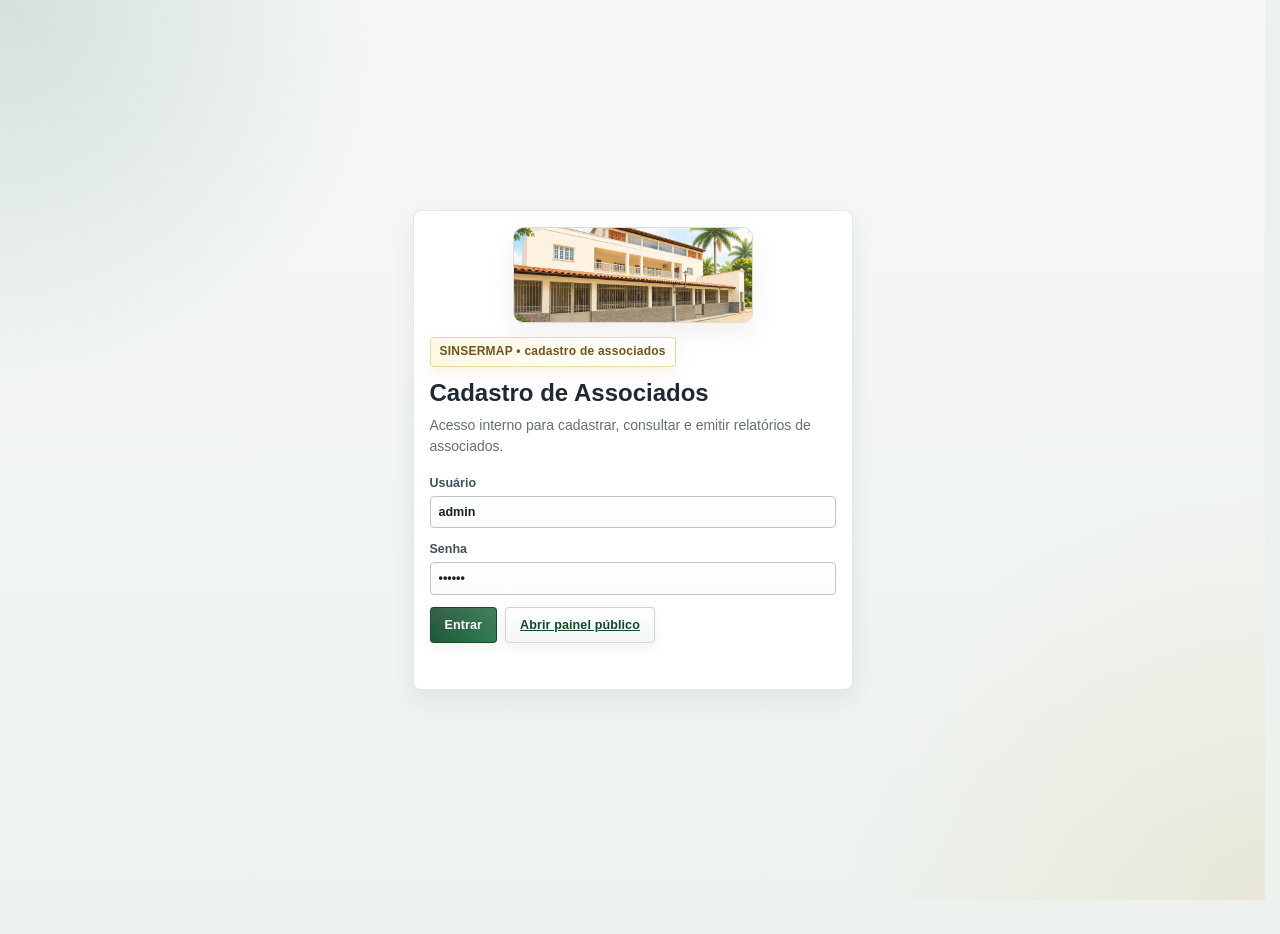
==== commit 6b8402f0: "Atualiza conteudo do projeto simone" ====
--- a/index.html
+++ b/index.html
@@ -10,7 +10,7 @@
 <body>
   <div id="loginScreen" class="screen-screen">
     <div class="card login-card">
-      <img class="login-logo" src="./assets/sinsermap-logo.svg" alt="SINSERMAP" />
+      <img class="login-building-thumb" src="./assets/sede-sinsermap.jpg" alt="Sede estilizada do SINSERMAP" />
       <div class="brand-badge">SINSERMAP • cadastro de associados</div>
       <h1>Cadastro de Associados</h1>
       <p class="muted">Acesso interno para cadastrar, consultar e emitir relatórios de associados.</p>
@@ -38,7 +38,7 @@
   <div id="appScreen" class="hidden">
     <header class="topbar">
       <div class="brand-lockup">
-        <div class="brand-mark"><img src="./assets/sinsermap-logo.svg" alt="SINSERMAP" /></div>
+        <img class="topbar-building-thumb" src="./assets/sede-sinsermap.jpg" alt="Sede estilizada do SINSERMAP" />
         <div>
           <h1>SINSERMAP | Cadastro de Associados</h1>
           <p id="unionName" class="muted">Carregando...</p>
--- a/assets/styles.css
+++ b/assets/styles.css
@@ -96,13 +96,35 @@
   box-shadow: var(--shadow-strong);
 }
 
-.login-logo {
+
+.login-building-thumb {
   display: block;
-  width: 300px;
-  max-width: 100%;
-  height: auto;
-  margin: 0 auto 18px;
-}
+  width: 100%;
+  max-width: 240px;
+  height: 96px;
+  object-fit: cover;
+  object-position: center;
+  margin: 0 auto 14px;
+  border: 1px solid #d8ded7;
+  border-radius: 10px;
+  background: #ffffff;
+  box-shadow: var(--shadow);
+}
+
+.topbar-building-thumb {
+  display: block;
+  flex: 0 0 auto;
+  width: 150px;
+  height: 78px;
+  object-fit: cover;
+  object-position: center;
+  border: 1px solid var(--border-dark);
+  border-radius: 4px;
+  background: #ffffff;
+  box-shadow: var(--shadow);
+}
+
+
 
 .brand-badge {
   display: inline-flex;
@@ -160,26 +182,11 @@
 .brand-lockup {
   display: flex;
   align-items: center;
-  gap: 18px;
-}
-
-.brand-mark {
-  display: grid;
-  place-items: center;
-  width: 300px;
-  height: 86px;
-  padding: 11px 18px;
-  border: 1px solid var(--border-dark);
-  border-radius: 4px;
-  background: #ffffff;
-  box-shadow: var(--shadow);
-}
-
-.brand-mark img {
-  display: block;
-  max-width: 100%;
-  height: auto;
-}
+  gap: 14px;
+  flex-wrap: wrap;
+}
+
+
 
 .session-panel {
   display: grid;
@@ -734,10 +741,15 @@
     padding-right: 14px;
   }
 
-  .brand-mark {
-    width: 210px;
-    height: 70px;
-    padding: 8px 10px;
+  .topbar-building-thumb {
+    width: 112px;
+    height: 58px;
+  }
+
+  .login-building-thumb {
+    max-width: 190px;
+    height: 78px;
+    margin-bottom: 12px;
   }
 
   .topbar h1,
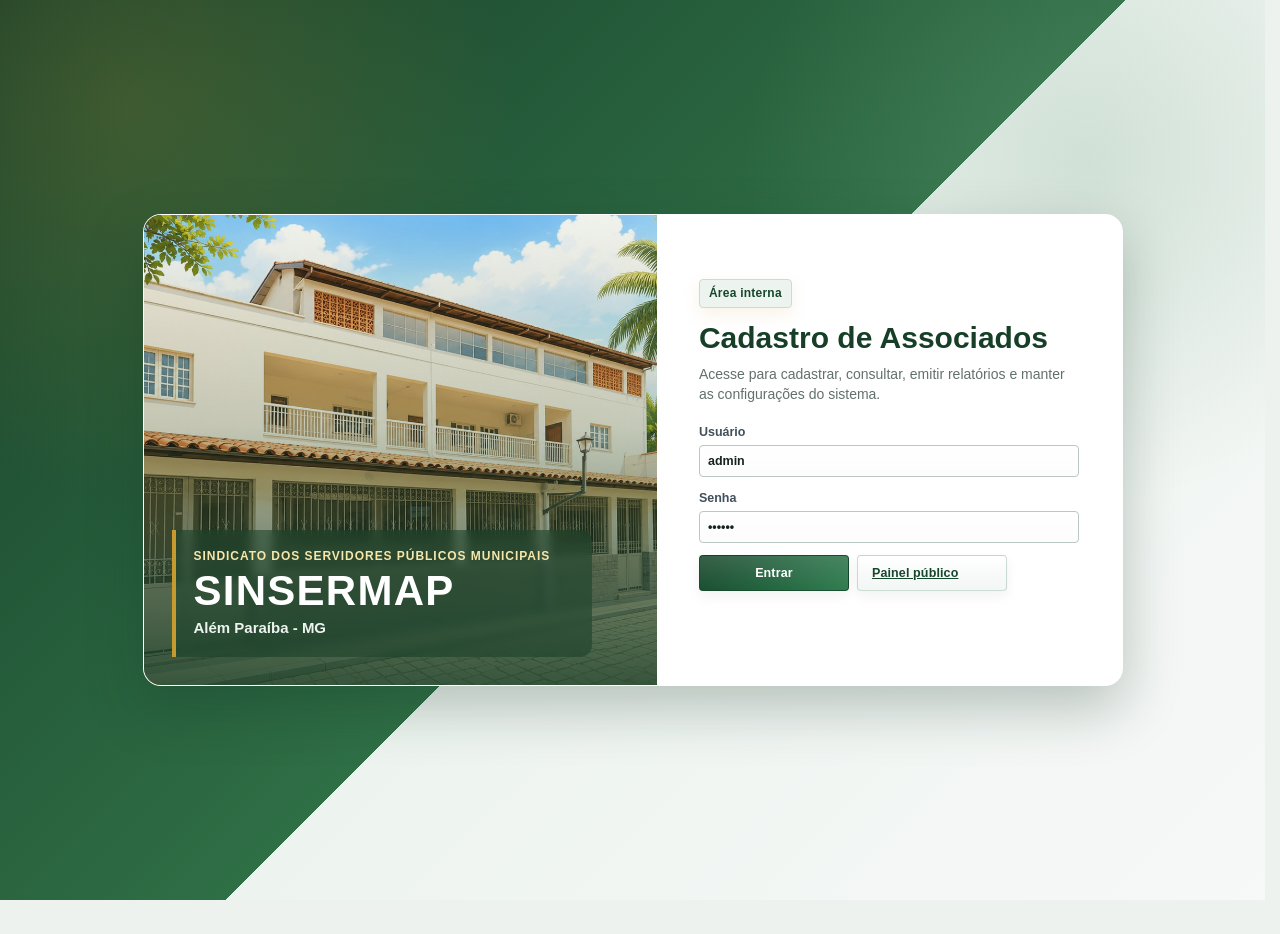
==== commit c1625444: "Add files via upload" ====
--- a/index.html
+++ b/index.html
@@ -8,30 +8,40 @@
   <link rel="stylesheet" href="./assets/styles.css" />
 </head>
 <body>
-  <div id="loginScreen" class="screen-screen">
-    <div class="card login-card">
-      <img class="login-building-thumb" src="./assets/sede-sinsermap.jpg" alt="Sede estilizada do SINSERMAP" />
-      <div class="brand-badge">SINSERMAP • cadastro de associados</div>
-      <h1>Cadastro de Associados</h1>
-      <p class="muted">Acesso interno para cadastrar, consultar e emitir relatórios de associados.</p>
-
-      <form id="loginForm" class="grid">
-        <label>
-          Usuário
-          <input id="loginUsername" value="admin" autocomplete="username" />
-        </label>
-
-        <label>
-          Senha
-          <input id="loginPassword" type="password" autocomplete="current-password" value="123456" />
-        </label>
-
-        <div class="actions">
-          <button class="btn btn-primary" type="submit">Entrar</button>
-          <a class="btn btn-secondary" href="./painel.html">Abrir painel público</a>
+  <div id="loginScreen" class="screen-screen login-screen">
+    <div class="login-shell">
+      <section class="login-visual-panel" aria-label="SINSERMAP">
+        <img class="login-hero-image" src="./assets/sede-sinsermap.jpg" alt="Sede estilizada do SINSERMAP" />
+        <div class="login-visual-copy">
+          <span class="login-kicker">Sindicato dos Servidores Públicos Municipais</span>
+          <h1>SINSERMAP</h1>
+          <p>Além Paraíba - MG</p>
         </div>
-        <p id="loginMessage" class="message"></p>
-      </form>
+      </section>
+
+      <section class="card login-card login-form-card">
+        <div class="brand-badge">Área interna</div>
+        <h1>Cadastro de Associados</h1>
+        <p class="muted">Acesse para cadastrar, consultar, emitir relatórios e manter as configurações do sistema.</p>
+
+        <form id="loginForm" class="grid">
+          <label>
+            Usuário
+            <input id="loginUsername" value="admin" autocomplete="username" />
+          </label>
+
+          <label>
+            Senha
+            <input id="loginPassword" type="password" autocomplete="current-password" value="123456" />
+          </label>
+
+          <div class="actions login-actions">
+            <button class="btn btn-primary" type="submit">Entrar</button>
+            <a class="btn btn-secondary" href="./painel.html">Painel público</a>
+          </div>
+          <p id="loginMessage" class="message"></p>
+        </form>
+      </section>
     </div>
   </div>
 
@@ -40,7 +50,10 @@
       <div class="brand-lockup">
         <img class="topbar-building-thumb" src="./assets/sede-sinsermap.jpg" alt="Sede estilizada do SINSERMAP" />
         <div>
-          <h1>SINSERMAP | Cadastro de Associados</h1>
+          <h1 class="app-heading">
+            <span class="app-heading-main">SINSERMAP</span>
+            <span class="app-heading-sub">Cadastro de Associados</span>
+          </h1>
           <p id="unionName" class="muted">Carregando...</p>
         </div>
       </div>
@@ -62,65 +75,60 @@
         <div class="overview-copy">
           <span class="eyebrow">Sistema interno</span>
           <h2>Cadastro, consulta e relatórios de associados</h2>
-          <p id="managementPhrase" class="muted">Controle os dados dos associados por local de trabalho, setor e função.</p>
         </div>
       </section>
 
       <nav class="tabs desktop-tabs" aria-label="Navegação principal">
         <button class="tab-btn active" data-tab="inicio" type="button">Início</button>
-        <button class="tab-btn" data-tab="cadastro" type="button">Cadastrar Associado</button>
-        <button class="tab-btn" data-tab="consulta" type="button">Consultar</button>
-        <button class="tab-btn" data-tab="listas" type="button">Configuração</button>
-        <button class="tab-btn" data-tab="relatorios" type="button">Relatórios</button>
+        <button class="tab-btn" data-tab="relatorios" type="button">Consulta</button>
+        <button class="tab-btn" data-tab="cadastro" type="button">Cadastrar</button>
+        <button class="tab-btn" data-tab="listas" type="button">Configurações</button>
       </nav>
 
       <section id="tab-inicio" class="tab-panel active">
-        <div class="layout-two">
-          <section class="card">
-            <div class="section-head">
+        <section class="stats-privacy-card">
+          <div class="stats-grid assoc-summary-grid">
+            <article class="stat-card">
+              <span class="stat-label">Associados no relatório</span>
+              <strong id="statTotal" class="stat-value">0</strong>
+            </article>
+
+            <article class="stat-card">
+              <span class="stat-label">Ativos</span>
+              <strong id="statAtivos" class="stat-value">0</strong>
+            </article>
+
+            <article class="stat-card">
+              <span class="stat-label">Inativos</span>
+              <strong id="statInativos" class="stat-value">0</strong>
+            </article>
+
+            <article class="stat-card">
+              <span class="stat-label">Gerado em</span>
+              <strong id="statGeneratedAt" class="stat-value">-</strong>
+            </article>
+          </div>
+        </section>
+
+        <div class="home-focus-grid">
+          <section class="card home-message-card">
+            <span class="home-card-label">Mensagem do Sindicato</span>
+            <h2 id="dailyHomeTitle">Participação fortalece a categoria</h2>
+            <p id="dailyHomeMessage" class="home-message-text">Juntos, os servidores têm mais força, voz e representação.</p>
+            <p class="home-message-support">Uma categoria informada e presente fortalece o sindicato todos os dias.</p>
+          </section>
+
+          <section class="card home-agenda-card">
+            <div class="section-head home-agenda-head">
               <div>
-                <h2>Últimos associados cadastrados</h2>
-                <p class="muted">Cadastros criados ou atualizados recentemente.</p>
-              </div>
-              <button class="btn btn-primary" type="button" data-open-tab="cadastro">Novo associado</button>
-            </div>
-
-            <div class="table-wrap">
-              <table>
-                <thead>
-                  <tr>
-                    <th>Nome</th>
-                    <th>Local de trabalho</th>
-                    <th>Setor</th>
-                    <th>Função</th>
-                    <th>Status</th>
-                  </tr>
-                </thead>
-                <tbody id="recentMembersBody">
-                  <tr><td colspan="5">Carregando...</td></tr>
-                </tbody>
-              </table>
-            </div>
-          </section>
-
-          <section class="card">
-            <div class="section-head">
-              <div>
-                <h2>Consulta rápida</h2>
-                <p class="muted">Pesquise pelo nome, CPF, local, setor ou função.</p>
-              </div>
-            </div>
-
-            <form id="quickSearchForm" class="grid">
-              <label>
-                Buscar
-                <input id="quickSearchText" placeholder="Ex.: Maria, escola, motorista, professor..." />
-              </label>
-              <button class="btn btn-secondary" type="submit">Consultar associados</button>
-            </form>
-
-            <div id="quickResult" class="member-detail-card mt-16">
-              <p class="muted">Use a consulta rápida para localizar cadastros sem abrir outros módulos.</p>
+                <span class="home-card-label">Agenda rápida</span>
+                <h2>Próximos compromissos</h2>
+                <p class="muted">Compromissos publicados na configuração do painel.</p>
+              </div>
+            </div>
+
+            <div id="homeAgendaList" class="home-agenda-list">
+              <p class="muted">Carregando agenda...</p>
             </div>
           </section>
         </div>
@@ -138,6 +146,14 @@
 
           <form id="memberForm" class="grid">
             <input id="memberId" type="hidden" />
+            <input id="memberDataAssociacao" type="hidden" />
+
+            <div id="memberEditNotice" class="edit-notice hidden">
+              <strong>Editando associado:</strong>
+              <span id="memberEditName">-</span>
+            </div>
+
+            <div id="memberDuplicateNotice" class="duplicate-notice hidden"></div>
 
             <div class="grid cols-3">
               <label>
@@ -173,8 +189,8 @@
               </label>
 
               <label>
-                Data de associação
-                <input id="memberDataAssociacao" type="date" />
+                Data de admissão
+                <input id="memberDataAdmissao" type="date" />
               </label>
             </div>
 
@@ -243,7 +259,7 @@
             </div>
 
             <div class="actions">
-              <button class="btn btn-primary" type="submit">Salvar associado</button>
+              <button id="memberSubmitBtn" class="btn btn-primary" type="submit">Salvar associado</button>
               <button id="clearMemberBtn" class="btn btn-secondary" type="button">Limpar</button>
             </div>
 
@@ -251,128 +267,13 @@
           </form>
         </section>
       </section>
-
-      <section id="tab-consulta" class="tab-panel">
-        <section class="card assoc-toolbar-card">
-          <div class="section-head">
-            <div>
-              <h2>Consultar associados</h2>
-              <p class="muted">Filtre por nome, CPF, onde trabalha, setor, função ou status.</p>
-            </div>
-            <button id="searchMembersBtn" class="btn btn-primary" type="button">Buscar</button>
-          </div>
-
-          <div class="grid cols-4">
-            <label>
-              Busca
-              <input id="filterSearch" placeholder="Nome, CPF, setor, função..." />
-            </label>
-
-            <label>
-              Onde trabalha
-              <select id="filterLocalTrabalho">
-                <option value="">Todos</option>
-              </select>
-            </label>
-
-            <label>
-              Setor
-              <select id="filterSetor">
-                <option value="">Todos</option>
-              </select>
-            </label>
-
-            <label>
-              Função
-              <select id="filterFuncao">
-                <option value="">Todas</option>
-              </select>
-            </label>
-          </div>
-
-          <div class="grid cols-4 mt-16">
-            <label>
-              Status
-              <select id="filterStatus">
-                <option value="">Todos</option>
-                <option value="ATIVO">Ativo</option>
-                <option value="INATIVO">Inativo</option>
-              </select>
-            </label>
-
-            <label>
-              Ordenar por
-              <select id="filterSortBy">
-                <option value="nome">Nome</option>
-                <option value="localTrabalho">Onde trabalha</option>
-                <option value="setor">Setor</option>
-                <option value="funcao">Função</option>
-                <option value="updatedAt">Atualização</option>
-              </select>
-            </label>
-
-            <label>
-              Direção
-              <select id="filterSortDir">
-                <option value="asc">Crescente</option>
-                <option value="desc">Decrescente</option>
-              </select>
-            </label>
-
-            <label>
-              Limite
-              <select id="filterLimit">
-                <option value="100">100 registros</option>
-                <option value="250">250 registros</option>
-                <option value="500">500 registros</option>
-                <option value="">Todos</option>
-              </select>
-            </label>
-          </div>
-
-          <p id="consultMessage" class="message mt-16"></p>
-        </section>
-
-        <section class="card">
-          <div class="section-head">
-            <div>
-              <h2>Resultado da consulta</h2>
-              <p id="consultCount" class="muted">Nenhum resultado carregado.</p>
-            </div>
-            <div class="actions">
-              <button id="exportConsultCsvBtn" class="btn btn-secondary" type="button">Exportar CSV</button>
-            </div>
-          </div>
-
-          <div class="table-wrap">
-            <table>
-              <thead>
-                <tr>
-                  <th>Nome</th>
-                  <th>CPF</th>
-                  <th>Telefone</th>
-                  <th>Onde trabalha</th>
-                  <th>Setor</th>
-                  <th>Função</th>
-                  <th>Status</th>
-                  <th>Ações</th>
-                </tr>
-              </thead>
-              <tbody id="membersTableBody">
-                <tr><td colspan="8">Use os filtros para consultar.</td></tr>
-              </tbody>
-            </table>
-          </div>
-        </section>
-      </section>
-
 
       <section id="tab-listas" class="tab-panel">
         <section class="card">
           <div class="section-head">
             <div>
-              <h2>Configuração</h2>
-              <p class="muted">Cadastre usuários do sistema e as opções que aparecem em Onde trabalha, Setor e Função/cargo.</p>
+              <h2>Configurações</h2>
+              <p class="muted">Cadastre usuários do sistema e informações do painel público.</p>
             </div>
           </div>
 
@@ -523,112 +424,6 @@
             </div>
           </section>
 
-          <div class="option-manager-grid">
-            <section class="option-manager-card">
-              <div class="section-head compact-head">
-                <div>
-                  <h3>Onde trabalha</h3>
-                  <p class="muted">Ex.: Prefeitura, Escola, Secretaria.</p>
-                </div>
-              </div>
-
-              <form id="optionFormLocalTrabalho" class="grid option-form" data-option-type="localTrabalho">
-                <input id="optionLocalTrabalhoId" type="hidden" />
-                <label>
-                  Nome da opção
-                  <input id="optionLocalTrabalhoNome" placeholder="Digite o local de trabalho" />
-                </label>
-                <div class="actions">
-                  <button class="btn btn-primary" type="submit">Salvar</button>
-                  <button class="btn btn-secondary" type="button" data-clear-option="localTrabalho">Limpar</button>
-                </div>
-              </form>
-
-              <div class="table-wrap mt-16">
-                <table>
-                  <thead>
-                    <tr>
-                      <th>Opção</th>
-                      <th>Ações</th>
-                    </tr>
-                  </thead>
-                  <tbody id="optionsLocalTrabalhoBody">
-                    <tr><td colspan="2">Carregando...</td></tr>
-                  </tbody>
-                </table>
-              </div>
-            </section>
-
-            <section class="option-manager-card">
-              <div class="section-head compact-head">
-                <div>
-                  <h3>Setor</h3>
-                  <p class="muted">Ex.: Educação, Saúde, Obras.</p>
-                </div>
-              </div>
-
-              <form id="optionFormSetor" class="grid option-form" data-option-type="setor">
-                <input id="optionSetorId" type="hidden" />
-                <label>
-                  Nome da opção
-                  <input id="optionSetorNome" placeholder="Digite o setor" />
-                </label>
-                <div class="actions">
-                  <button class="btn btn-primary" type="submit">Salvar</button>
-                  <button class="btn btn-secondary" type="button" data-clear-option="setor">Limpar</button>
-                </div>
-              </form>
-
-              <div class="table-wrap mt-16">
-                <table>
-                  <thead>
-                    <tr>
-                      <th>Opção</th>
-                      <th>Ações</th>
-                    </tr>
-                  </thead>
-                  <tbody id="optionsSetorBody">
-                    <tr><td colspan="2">Carregando...</td></tr>
-                  </tbody>
-                </table>
-              </div>
-            </section>
-
-            <section class="option-manager-card">
-              <div class="section-head compact-head">
-                <div>
-                  <h3>Função / cargo</h3>
-                  <p class="muted">Ex.: Motorista, Professor, Auxiliar.</p>
-                </div>
-              </div>
-
-              <form id="optionFormFuncao" class="grid option-form" data-option-type="funcao">
-                <input id="optionFuncaoId" type="hidden" />
-                <label>
-                  Nome da opção
-                  <input id="optionFuncaoNome" placeholder="Digite a função ou cargo" />
-                </label>
-                <div class="actions">
-                  <button class="btn btn-primary" type="submit">Salvar</button>
-                  <button class="btn btn-secondary" type="button" data-clear-option="funcao">Limpar</button>
-                </div>
-              </form>
-
-              <div class="table-wrap mt-16">
-                <table>
-                  <thead>
-                    <tr>
-                      <th>Opção</th>
-                      <th>Ações</th>
-                    </tr>
-                  </thead>
-                  <tbody id="optionsFuncaoBody">
-                    <tr><td colspan="2">Carregando...</td></tr>
-                  </tbody>
-                </table>
-              </div>
-            </section>
-          </div>
         </section>
       </section>
 
@@ -638,134 +433,94 @@
         <section class="card assoc-toolbar-card no-print">
           <div class="section-head">
             <div>
-              <h2>Relatórios de associados</h2>
-              <p class="muted">Gere relatórios por onde trabalha, setor, função e status.</p>
-            </div>
-            <div class="actions">
-              <button id="loadReportBtn" class="btn btn-primary" type="button">Gerar relatório</button>
-              <button id="printReportBtn" class="btn btn-secondary" type="button">Imprimir</button>
-              <button id="exportReportCsvBtn" class="btn btn-secondary" type="button">Exportar CSV</button>
-            </div>
-          </div>
-
-          <div class="grid cols-4">
-            <label>
-              Busca
-              <input id="reportSearch" placeholder="Nome, local, setor ou função" />
-            </label>
-
-            <label>
-              Onde trabalha
-              <select id="reportLocalTrabalho">
-                <option value="">Todos</option>
-              </select>
-            </label>
-
-            <label>
-              Setor
-              <select id="reportSetor">
-                <option value="">Todos</option>
-              </select>
-            </label>
-
-            <label>
-              Função
-              <select id="reportFuncao">
-                <option value="">Todas</option>
-              </select>
-            </label>
-          </div>
-
-          <div class="grid cols-4 mt-16">
-            <label>
-              Status
-              <select id="reportStatus">
-                <option value="">Todos</option>
-                <option value="ATIVO">Ativo</option>
-                <option value="INATIVO">Inativo</option>
-              </select>
-            </label>
-
-            <label>
-              Data inicial de associação
-              <input id="reportDataInicial" type="date" />
-            </label>
-
-            <label>
-              Data final de associação
-              <input id="reportDataFinal" type="date" />
-            </label>
-
-            <label>
-              Ordenar por
-              <select id="reportSortBy">
-                <option value="nome">Nome</option>
-                <option value="localTrabalho">Onde trabalha</option>
-                <option value="setor">Setor</option>
-                <option value="funcao">Função</option>
-              </select>
-            </label>
+              <h2>Consulta de associados</h2>
+              <p class="muted">Consulte por função e gere relatório quando precisar.</p>
+            </div>
+            <div class="actions report-export-actions">
+              <button id="printReportBtn" class="btn btn-secondary" type="button">Gerar PDF</button>
+              <button id="exportReportExcelBtn" class="btn btn-secondary" type="button">Exportar Excel</button>
+              <button id="backupFullBtn" class="btn btn-secondary" type="button">Backup completo</button>
+            </div>
+          </div>
+
+          <div class="report-filter-panel">
+            <div class="grid cols-4 report-filter-grid">
+              <label>
+                Nome
+                <input id="reportNome" placeholder="Digite parte do nome" />
+              </label>
+
+              <label>
+                CPF
+                <input id="reportCpf" inputmode="numeric" placeholder="000.000.000-00" />
+              </label>
+
+              <label>
+                Onde trabalha
+                <select id="reportLocalTrabalho">
+                  <option value="">Todos</option>
+                </select>
+              </label>
+
+              <label>
+                Setor
+                <select id="reportSetor">
+                  <option value="">Todos</option>
+                </select>
+              </label>
+            </div>
+
+            <div class="grid cols-4 report-filter-grid mt-16">
+              <label>
+                Função
+                <select id="reportFuncao">
+                  <option value="">Todas</option>
+                </select>
+              </label>
+
+              <label>
+                Status
+                <select id="reportStatus">
+                  <option value="">Todos</option>
+                  <option value="ATIVO">Ativo</option>
+                  <option value="INATIVO">Inativo</option>
+                </select>
+              </label>
+
+              <label>
+                Data inicial de admissão
+                <input id="reportDataInicial" type="date" />
+              </label>
+
+              <label>
+                Data final de admissão
+                <input id="reportDataFinal" type="date" />
+              </label>
+            </div>
+
+            <div class="report-filter-footer">
+              <label class="report-sort-label">
+                Ordenar por
+                <select id="reportSortBy">
+                  <option value="nome">Nome</option>
+                  <option value="localTrabalho">Onde trabalha</option>
+                  <option value="setor">Setor</option>
+                  <option value="funcao">Função</option>
+                </select>
+              </label>
+
+              <div class="actions report-filter-actions">
+                <button id="loadReportBtn" class="btn btn-primary" type="button">Buscar</button>
+                <button id="clearReportFiltersBtn" class="btn btn-secondary" type="button">Limpar filtros</button>
+              </div>
+            </div>
           </div>
 
           <p id="reportMessage" class="message mt-16"></p>
         </section>
 
         <section class="report-layout">
-          <section class="stats-privacy-card">
-            <div class="stats-grid assoc-summary-grid">
-              <article class="stat-card">
-                <span class="stat-label">Associados no relatório</span>
-                <strong id="reportTotal" class="stat-value">0</strong>
-              </article>
-
-              <article class="stat-card">
-                <span class="stat-label">Ativos</span>
-                <strong id="reportAtivos" class="stat-value">0</strong>
-              </article>
-
-              <article class="stat-card">
-                <span class="stat-label">Inativos</span>
-                <strong id="reportInativos" class="stat-value">0</strong>
-              </article>
-
-              <article class="stat-card">
-                <span class="stat-label">Gerado em</span>
-                <strong id="reportGeneratedAt" class="stat-value">-</strong>
-              </article>
-            </div>
-          </section>
-
-          <div class="report-group-grid">
-            <section class="card report-card">
-              <div class="section-head">
-                <div>
-                  <h2>Por onde trabalha</h2>
-                  <p class="muted">Quantidade por local.</p>
-                </div>
-              </div>
-              <div class="table-wrap">
-                <table>
-                  <thead><tr><th>Local</th><th>Total</th></tr></thead>
-                  <tbody id="reportByLocalBody"><tr><td colspan="2">Gere o relatório.</td></tr></tbody>
-                </table>
-              </div>
-            </section>
-
-            <section class="card report-card">
-              <div class="section-head">
-                <div>
-                  <h2>Por setor</h2>
-                  <p class="muted">Quantidade por setor.</p>
-                </div>
-              </div>
-              <div class="table-wrap">
-                <table>
-                  <thead><tr><th>Setor</th><th>Total</th></tr></thead>
-                  <tbody id="reportBySetorBody"><tr><td colspan="2">Gere o relatório.</td></tr></tbody>
-                </table>
-              </div>
-            </section>
-
+          <div class="report-group-grid report-function-layout">
             <section class="card report-card">
               <div class="section-head">
                 <div>
@@ -774,41 +529,59 @@
                 </div>
               </div>
               <div class="table-wrap">
-                <table>
+                <table class="function-summary-table">
                   <thead><tr><th>Função</th><th>Total</th></tr></thead>
                   <tbody id="reportByFuncaoBody"><tr><td colspan="2">Gere o relatório.</td></tr></tbody>
                 </table>
               </div>
             </section>
-          </div>
-
-          <section class="card">
-            <div class="section-head">
-              <div>
-                <h2>Lista do relatório</h2>
-                <p id="reportListCount" class="muted">Nenhum relatório carregado.</p>
-              </div>
-            </div>
-
-            <div class="table-wrap">
-              <table>
-                <thead>
-                  <tr>
-                    <th>Nome</th>
-                    <th>CPF</th>
-                    <th>Telefone</th>
-                    <th>Onde trabalha</th>
-                    <th>Setor</th>
-                    <th>Função</th>
-                    <th>Status</th>
-                  </tr>
-                </thead>
-                <tbody id="reportMembersBody">
-                  <tr><td colspan="7">Gere o relatório para visualizar a lista.</td></tr>
-                </tbody>
-              </table>
-            </div>
-          </section>
+
+            <section class="card">
+              <div class="section-head">
+                <div>
+                  <h2>Lista do relatório</h2>
+                  <p id="reportListCount" class="muted">Nenhum relatório carregado.</p>
+                </div>
+              </div>
+
+              <div class="table-wrap">
+                <table class="report-members-table">
+                  <thead>
+                    <tr>
+                      <th>Nome</th>
+                      <th>Admissão</th>
+                      <th>Telefone</th>
+                      <th>Onde trabalha</th>
+                      <th>Setor</th>
+                      <th>Função</th>
+                      <th>Status</th>
+                      <th>Ações</th>
+                    </tr>
+                  </thead>
+                  <tbody id="reportMembersBody">
+                    <tr><td colspan="8">Gere o relatório para visualizar a lista.</td></tr>
+                  </tbody>
+                </table>
+              </div>
+
+              <div class="report-pagination no-print">
+                <label class="report-page-size-label">
+                  Mostrar
+                  <select id="reportPageSize">
+                    <option value="50" selected>50 por página</option>
+                    <option value="100">100 por página</option>
+                    <option value="200">200 por página</option>
+                  </select>
+                </label>
+
+                <div class="report-page-actions">
+                  <button id="reportPrevPageBtn" class="btn btn-secondary" type="button">Anterior</button>
+                  <span id="reportPageInfo" class="muted small">Página 1 de 1</span>
+                  <button id="reportNextPageBtn" class="btn btn-secondary" type="button">Próxima</button>
+                </div>
+              </div>
+            </section>
+          </div>
         </section>
       </section>
     </main>
--- a/assets/styles.css
+++ b/assets/styles.css
@@ -80,6 +80,37 @@
   display: none !important;
 }
 
+
+.edit-notice,
+.duplicate-notice {
+  display: grid;
+  gap: 5px;
+  padding: 10px 12px;
+  border-radius: 4px;
+  line-height: 1.35;
+}
+
+.edit-notice {
+  border: 1px solid #c9ddcf;
+  background: #edf4ef;
+  color: var(--primary-dark);
+}
+
+.duplicate-notice {
+  border: 1px solid #e0d0a2;
+  background: #fff8df;
+  color: #6f5200;
+}
+
+.duplicate-notice ul {
+  margin: 4px 0 0;
+  padding-left: 18px;
+}
+
+.duplicate-notice li {
+  margin: 2px 0;
+}
+
 .screen-screen {
   min-height: 100vh;
   display: grid;
@@ -694,6 +725,37 @@
   display: none !important;
 }
 
+
+.edit-notice,
+.duplicate-notice {
+  display: grid;
+  gap: 5px;
+  padding: 10px 12px;
+  border-radius: 4px;
+  line-height: 1.35;
+}
+
+.edit-notice {
+  border: 1px solid #c9ddcf;
+  background: #edf4ef;
+  color: var(--primary-dark);
+}
+
+.duplicate-notice {
+  border: 1px solid #e0d0a2;
+  background: #fff8df;
+  color: #6f5200;
+}
+
+.duplicate-notice ul {
+  margin: 4px 0 0;
+  padding-left: 18px;
+}
+
+.duplicate-notice li {
+  margin: 2px 0;
+}
+
 .card-block + .card-block {
   margin-top: 12px;
 }
@@ -702,6 +764,8 @@
   font-size: 13px;
   line-height: 1.5;
 }
+
+
 
 @media (max-width: 1180px) {
   .overview-strip {
@@ -4271,6 +4335,23 @@
   gap: 12px;
 }
 
+.report-function-layout {
+  grid-template-columns: minmax(260px, 0.8fr) minmax(0, 1.4fr);
+}
+
+.report-function-row {
+  cursor: pointer;
+}
+
+.report-function-row:hover,
+.report-function-row.is-selected {
+  background: #eef5f0;
+}
+
+.report-function-row.is-selected {
+  font-weight: 700;
+}
+
 .report-card {
   min-height: 100%;
 }
@@ -4319,8 +4400,13 @@
 
 @media (max-width: 1180px) {
   .report-group-grid,
+  .report-function-layout,
   .assoc-summary-grid {
     grid-template-columns: repeat(2, minmax(0, 1fr));
+  }
+
+  .report-function-layout {
+    grid-template-columns: 1fr;
   }
 }
 
@@ -4332,6 +4418,29 @@
   }
 }
 
+
+
+/* Ajustes do relatório de associados */
+.report-function-layout {
+  grid-template-columns: 1fr;
+}
+
+.report-members-table {
+  min-width: 980px;
+}
+
+.member-row-actions {
+  flex-wrap: nowrap;
+  white-space: nowrap;
+}
+
+.member-row-actions .btn {
+  min-width: 72px;
+}
+
+#reportMembersBody td:last-child {
+  min-width: 160px;
+}
 
 /* Painel público SINSERMAP */
 .public-site-screen {
@@ -5340,3 +5449,1123 @@
     line-height: 1.12;
   }
 }
+
+
+/* Impressão do relatório de associados */
+@page {
+  size: A4 landscape;
+  margin: 10mm;
+}
+
+@media print {
+  html,
+  body {
+    width: 100%;
+    background: #ffffff !important;
+    color: #111111 !important;
+    font-size: 11px;
+    -webkit-print-color-adjust: exact;
+    print-color-adjust: exact;
+  }
+
+  .topbar,
+  .tabs,
+  .quick-actions-bar,
+  .status-bar,
+  .no-print,
+  #globalMessage,
+  .session-panel,
+  .system-actions,
+  .member-row-actions,
+  .report-members-table th:nth-child(8),
+  .report-members-table td:nth-child(8) {
+    display: none !important;
+  }
+
+  .page {
+    max-width: none !important;
+    width: 100% !important;
+    margin: 0 !important;
+    padding: 0 !important;
+  }
+
+  .tab-panel {
+    display: none !important;
+  }
+
+  #tab-relatorios {
+    display: block !important;
+  }
+
+  .report-print-title {
+    display: block !important;
+    margin: 0 0 8px !important;
+    color: #111111 !important;
+    font-size: 18px !important;
+    line-height: 1.2 !important;
+    font-weight: 700 !important;
+  }
+
+  #tab-relatorios .report-layout,
+  #tab-relatorios .report-group-grid,
+  #tab-relatorios .report-function-layout {
+    display: block !important;
+  }
+
+  #tab-relatorios .card {
+    margin: 0 0 12px !important;
+    padding: 0 !important;
+    border: 0 !important;
+    box-shadow: none !important;
+    background: #ffffff !important;
+    break-inside: auto;
+    page-break-inside: auto;
+  }
+
+  #tab-relatorios .report-card {
+    break-inside: avoid;
+    page-break-inside: avoid;
+  }
+
+  #tab-relatorios .section-head {
+    display: block !important;
+    margin: 0 0 6px !important;
+    padding: 0 0 5px !important;
+    border-bottom: 1px solid #cfd6dc !important;
+  }
+
+  #tab-relatorios h2 {
+    color: #111111 !important;
+    font-size: 14px !important;
+    line-height: 1.2 !important;
+  }
+
+  #tab-relatorios .muted {
+    color: #333333 !important;
+    font-size: 10px !important;
+  }
+
+  #tab-relatorios .table-wrap {
+    overflow: visible !important;
+    border: 0 !important;
+  }
+
+  #tab-relatorios table {
+    width: 100% !important;
+    min-width: 0 !important;
+    table-layout: fixed !important;
+    border-collapse: collapse !important;
+    background: #ffffff !important;
+    font-size: 9px !important;
+  }
+
+  #tab-relatorios th,
+  #tab-relatorios td {
+    padding: 4px 5px !important;
+    border: 1px solid #c4cbd0 !important;
+    color: #111111 !important;
+    white-space: normal !important;
+    overflow-wrap: anywhere !important;
+    word-break: normal !important;
+    line-height: 1.25 !important;
+    vertical-align: top !important;
+  }
+
+  #tab-relatorios th {
+    background: #eef3ef !important;
+    font-weight: 700 !important;
+  }
+
+  #tab-relatorios .badge {
+    padding: 0 !important;
+    border: 0 !important;
+    background: transparent !important;
+    color: #111111 !important;
+    font-size: 9px !important;
+  }
+
+  .report-function-row {
+    cursor: default !important;
+  }
+
+  .report-members-table th:nth-child(1) { width: 22%; }
+  .report-members-table th:nth-child(2) { width: 12%; }
+  .report-members-table th:nth-child(3) { width: 12%; }
+  .report-members-table th:nth-child(4) { width: 17%; }
+  .report-members-table th:nth-child(5) { width: 13%; }
+  .report-members-table th:nth-child(6) { width: 17%; }
+  .report-members-table th:nth-child(7) { width: 7%; }
+
+  a[href]::after {
+    content: "";
+  }
+}
+
+/* Correção: manter "Por função" e "Lista do relatório" lado a lado na consulta. */
+@media screen and (min-width: 769px) {
+  #tab-relatorios .report-function-layout {
+    display: grid !important;
+    grid-template-columns: minmax(280px, 0.72fr) minmax(0, 1.55fr) !important;
+    align-items: start;
+    gap: 12px;
+  }
+
+  #tab-relatorios .report-function-layout > .card {
+    min-width: 0;
+  }
+
+  #tab-relatorios .report-function-layout .report-card {
+    max-width: 420px;
+  }
+
+  #tab-relatorios .report-members-table {
+    min-width: 980px;
+  }
+}
+
+@media screen and (max-width: 768px) {
+  #tab-relatorios .report-function-layout {
+    grid-template-columns: 1fr !important;
+  }
+}
+
+
+/* Notebook: mantém o relatório por função lado a lado em qualquer largura da janela. */
+@media screen {
+  #tab-relatorios .report-function-layout {
+    display: grid !important;
+    grid-template-columns: minmax(280px, 0.72fr) minmax(0, 1.55fr) !important;
+    align-items: start !important;
+    gap: 12px !important;
+  }
+
+  #tab-relatorios .report-function-layout > .card {
+    min-width: 0 !important;
+  }
+
+  #tab-relatorios .report-function-layout .report-card {
+    max-width: 420px !important;
+  }
+
+  #tab-relatorios .report-members-table {
+    min-width: 980px !important;
+  }
+}
+
+
+/* Ajuste: relatório mais compacto no notebook e sem espaço sobrando entre Função e Status. */
+@media screen {
+  #tab-relatorios .report-function-layout {
+    grid-template-columns: minmax(280px, 0.62fr) minmax(0, 1.75fr) !important;
+  }
+
+  #tab-relatorios .report-function-layout .report-card {
+    max-width: 380px !important;
+  }
+
+  #tab-relatorios .report-members-table {
+    width: 100% !important;
+    min-width: 860px !important;
+    table-layout: fixed !important;
+  }
+
+  #tab-relatorios .report-members-table th,
+  #tab-relatorios .report-members-table td {
+    padding: 7px 8px !important;
+    white-space: normal !important;
+    overflow-wrap: anywhere !important;
+    line-height: 1.25 !important;
+  }
+
+  #tab-relatorios .report-members-table th:nth-child(1),
+  #tab-relatorios .report-members-table td:nth-child(1) { width: 20% !important; }
+
+  #tab-relatorios .report-members-table th:nth-child(2),
+  #tab-relatorios .report-members-table td:nth-child(2) { width: 10% !important; }
+
+  #tab-relatorios .report-members-table th:nth-child(3),
+  #tab-relatorios .report-members-table td:nth-child(3) { width: 11% !important; }
+
+  #tab-relatorios .report-members-table th:nth-child(4),
+  #tab-relatorios .report-members-table td:nth-child(4) { width: 10% !important; }
+
+  #tab-relatorios .report-members-table th:nth-child(5),
+  #tab-relatorios .report-members-table td:nth-child(5) { width: 9% !important; }
+
+  #tab-relatorios .report-members-table th:nth-child(6),
+  #tab-relatorios .report-members-table td:nth-child(6) { width: 23% !important; }
+
+  #tab-relatorios .report-members-table th:nth-child(7),
+  #tab-relatorios .report-members-table td:nth-child(7) {
+    width: 7% !important;
+    text-align: center !important;
+  }
+
+  #tab-relatorios .report-members-table th:nth-child(8),
+  #tab-relatorios .report-members-table td:nth-child(8) {
+    width: 10% !important;
+    min-width: 0 !important;
+  }
+
+  #tab-relatorios .member-row-actions {
+    display: flex !important;
+    flex-wrap: nowrap !important;
+    gap: 5px !important;
+    min-width: 0 !important;
+    white-space: nowrap !important;
+  }
+
+  #tab-relatorios .member-row-actions .btn {
+    width: auto !important;
+    min-width: 58px !important;
+    min-height: 28px !important;
+    padding: 5px 7px !important;
+    font-size: 12px !important;
+  }
+}
+
+
+/* Correção: status/badges não podem quebrar letras em linhas separadas. */
+.badge,
+#tab-relatorios .report-members-table .badge,
+#tab-relatorios .report-members-table th:nth-child(7),
+#tab-relatorios .report-members-table td:nth-child(7) {
+  white-space: nowrap !important;
+  word-break: keep-all !important;
+  overflow-wrap: normal !important;
+}
+
+#tab-relatorios .report-members-table th:nth-child(7),
+#tab-relatorios .report-members-table td:nth-child(7) {
+  min-width: 76px !important;
+  width: 8% !important;
+  text-align: center !important;
+}
+
+#tab-relatorios .report-members-table th:nth-child(6),
+#tab-relatorios .report-members-table td:nth-child(6) {
+  width: 22% !important;
+}
+
+
+/* Ajuste solicitado: título em duas linhas e status sem quebra. */
+.topbar h1.app-heading {
+  display: grid !important;
+  gap: 1px !important;
+  margin: 0 !important;
+  line-height: 1.05 !important;
+}
+
+.app-heading-main {
+  display: block !important;
+  color: #173f28 !important;
+  font-size: 32px !important;
+  font-weight: 800 !important;
+  letter-spacing: 0.02em !important;
+}
+
+.app-heading-sub {
+  display: block !important;
+  color: #42505a !important;
+  font-size: 15px !important;
+  font-weight: 700 !important;
+  letter-spacing: 0 !important;
+}
+
+.status-badge,
+.badge.ATIVO,
+.badge.INATIVO,
+#tab-relatorios .report-members-table .status-badge,
+#tab-relatorios .report-members-table td:nth-child(7) .badge {
+  display: inline-flex !important;
+  align-items: center !important;
+  justify-content: center !important;
+  min-width: 74px !important;
+  width: max-content !important;
+  max-width: none !important;
+  white-space: nowrap !important;
+  word-break: normal !important;
+  overflow-wrap: normal !important;
+  line-break: strict !important;
+  hyphens: none !important;
+  line-height: 1 !important;
+}
+
+#tab-relatorios .report-members-table th:nth-child(7),
+#tab-relatorios .report-members-table td:nth-child(7) {
+  min-width: 94px !important;
+  width: 94px !important;
+  max-width: 94px !important;
+  padding-left: 8px !important;
+  padding-right: 8px !important;
+  text-align: center !important;
+  white-space: nowrap !important;
+  word-break: normal !important;
+  overflow-wrap: normal !important;
+}
+
+#tab-relatorios .report-members-table th:nth-child(6),
+#tab-relatorios .report-members-table td:nth-child(6) {
+  width: auto !important;
+}
+
+@media (max-width: 768px) {
+  .app-heading-main {
+    font-size: 26px !important;
+  }
+
+  .app-heading-sub {
+    font-size: 13px !important;
+  }
+}
+
+
+/* Passo 1: paginação da consulta/relatório para não renderizar todos os associados de uma vez. */
+.report-pagination {
+  display: flex;
+  justify-content: space-between;
+  gap: 12px;
+  align-items: center;
+  margin-top: 10px;
+  padding: 9px 10px;
+  border: 1px solid var(--border);
+  border-radius: 4px;
+  background: #f7f8f8;
+}
+
+.report-page-size-label {
+  display: flex;
+  grid-template-columns: none;
+  align-items: center;
+  gap: 8px;
+  font-size: 12px;
+  white-space: nowrap;
+}
+
+.report-page-size-label select {
+  width: auto;
+  min-width: 148px;
+  padding: 6px 8px;
+}
+
+.report-page-actions {
+  display: flex;
+  gap: 8px;
+  align-items: center;
+  justify-content: flex-end;
+}
+
+.report-page-actions .btn {
+  min-width: 82px;
+  min-height: 30px;
+  padding: 5px 9px;
+}
+
+.report-page-actions .btn:disabled {
+  cursor: not-allowed;
+  opacity: 0.55;
+}
+
+#tab-relatorios .report-members-table td:nth-child(7) .badge {
+  flex-shrink: 0 !important;
+}
+
+
+/* Passo 2 e 3: filtros separados e tabela de consulta mais compacta para uso em notebook. */
+.report-filter-panel {
+  display: grid;
+  gap: 12px;
+  padding: 12px;
+  border: 1px solid #dfe5e8;
+  border-radius: 4px;
+  background: #f8faf9;
+}
+
+.report-filter-grid label {
+  min-width: 0;
+}
+
+.report-filter-footer {
+  display: flex;
+  justify-content: space-between;
+  gap: 12px;
+  align-items: end;
+  padding-top: 2px;
+}
+
+.report-sort-label {
+  width: 260px;
+  min-width: 220px;
+}
+
+.report-filter-actions {
+  justify-content: flex-end;
+}
+
+.report-filter-actions .btn {
+  min-width: 118px;
+}
+
+#tab-relatorios .report-function-layout {
+  grid-template-columns: minmax(250px, 0.54fr) minmax(0, 1.95fr) !important;
+}
+
+#tab-relatorios .report-function-layout .report-card {
+  max-width: 350px !important;
+}
+
+#tab-relatorios .report-members-table {
+  width: 100% !important;
+  min-width: 930px !important;
+  table-layout: fixed !important;
+}
+
+#tab-relatorios .report-members-table th,
+#tab-relatorios .report-members-table td {
+  padding: 6px 7px !important;
+  vertical-align: middle !important;
+  font-size: 12px !important;
+  line-height: 1.2 !important;
+}
+
+#tab-relatorios .report-members-table th:nth-child(1),
+#tab-relatorios .report-members-table td:nth-child(1) {
+  width: 21% !important;
+  white-space: normal !important;
+  overflow-wrap: anywhere !important;
+}
+
+#tab-relatorios .report-members-table th:nth-child(2),
+#tab-relatorios .report-members-table td:nth-child(2) {
+  width: 86px !important;
+  white-space: nowrap !important;
+  overflow-wrap: normal !important;
+}
+
+#tab-relatorios .report-members-table th:nth-child(3),
+#tab-relatorios .report-members-table td:nth-child(3) {
+  width: 106px !important;
+  white-space: nowrap !important;
+  overflow-wrap: normal !important;
+}
+
+#tab-relatorios .report-members-table th:nth-child(4),
+#tab-relatorios .report-members-table td:nth-child(4) {
+  width: 13% !important;
+  white-space: normal !important;
+  overflow-wrap: anywhere !important;
+}
+
+#tab-relatorios .report-members-table th:nth-child(5),
+#tab-relatorios .report-members-table td:nth-child(5) {
+  width: 11% !important;
+  white-space: normal !important;
+  overflow-wrap: anywhere !important;
+}
+
+#tab-relatorios .report-members-table th:nth-child(6),
+#tab-relatorios .report-members-table td:nth-child(6) {
+  width: 18% !important;
+  white-space: normal !important;
+  overflow-wrap: anywhere !important;
+}
+
+#tab-relatorios .report-members-table th:nth-child(7),
+#tab-relatorios .report-members-table td:nth-child(7) {
+  width: 92px !important;
+  min-width: 92px !important;
+  max-width: 92px !important;
+  text-align: center !important;
+  white-space: nowrap !important;
+  overflow-wrap: normal !important;
+}
+
+#tab-relatorios .report-members-table th:nth-child(8),
+#tab-relatorios .report-members-table td:nth-child(8) {
+  width: 126px !important;
+  min-width: 126px !important;
+  max-width: 126px !important;
+  white-space: nowrap !important;
+  overflow-wrap: normal !important;
+}
+
+#tab-relatorios .report-members-table td:nth-child(7) .badge,
+#tab-relatorios .report-members-table .badge.ATIVO,
+#tab-relatorios .report-members-table .badge.INATIVO {
+  min-width: 74px !important;
+  padding: 4px 7px !important;
+  white-space: nowrap !important;
+  word-break: normal !important;
+  overflow-wrap: normal !important;
+  line-height: 1 !important;
+}
+
+#tab-relatorios .member-row-actions {
+  display: inline-flex !important;
+  flex-wrap: nowrap !important;
+  gap: 4px !important;
+  align-items: center !important;
+  justify-content: center !important;
+  width: 100% !important;
+  white-space: nowrap !important;
+}
+
+#tab-relatorios .member-row-actions .btn {
+  width: auto !important;
+  min-width: 54px !important;
+  min-height: 26px !important;
+  padding: 4px 6px !important;
+  font-size: 11px !important;
+  line-height: 1 !important;
+}
+
+@media screen and (max-width: 1180px) {
+  .report-filter-footer {
+    align-items: stretch;
+    flex-direction: column;
+  }
+
+  .report-sort-label {
+    width: 100%;
+  }
+
+  .report-filter-actions {
+    justify-content: flex-start;
+  }
+}
+
+@media print {
+  #tab-relatorios .report-members-table {
+    min-width: 0 !important;
+    table-layout: fixed !important;
+  }
+
+  #tab-relatorios .report-members-table th,
+  #tab-relatorios .report-members-table td {
+    padding: 4px 5px !important;
+    font-size: 9px !important;
+  }
+}
+
+
+/* Passo 7: login e cabeçalho interno mais limpos. */
+.login-screen {
+  min-height: 100vh;
+  padding: 28px;
+  background:
+    radial-gradient(circle at 10% 12%, rgba(200, 162, 58, 0.20) 0, transparent 28%),
+    radial-gradient(circle at 86% 18%, rgba(120, 165, 138, 0.25) 0, transparent 26%),
+    linear-gradient(135deg, #173f28 0%, #2f6f46 52%, #edf4ef 52%, #f7f8f8 100%);
+}
+
+.login-shell {
+  width: min(980px, 100%);
+  display: grid;
+  grid-template-columns: minmax(0, 1.05fr) minmax(360px, 0.95fr);
+  overflow: hidden;
+  border: 1px solid rgba(255, 255, 255, 0.35);
+  border-radius: 18px;
+  background: #ffffff;
+  box-shadow: 0 22px 55px rgba(17, 48, 30, 0.26);
+}
+
+.login-visual-panel {
+  position: relative;
+  min-height: 470px;
+  display: grid;
+  align-content: end;
+  padding: 28px;
+  color: #ffffff;
+  background: #173f28;
+  overflow: hidden;
+}
+
+.login-hero-image {
+  position: absolute;
+  inset: 0;
+  width: 100%;
+  height: 100%;
+  object-fit: cover;
+}
+
+.login-visual-panel::after {
+  content: "";
+  position: absolute;
+  inset: 0;
+  background:
+    linear-gradient(180deg, rgba(23, 63, 40, 0.05) 0%, rgba(23, 63, 40, 0.25) 45%, rgba(23, 63, 40, 0.86) 100%);
+}
+
+.login-visual-copy {
+  position: relative;
+  z-index: 1;
+  display: grid;
+  gap: 5px;
+  max-width: 420px;
+  padding: 18px;
+  border-left: 4px solid var(--accent);
+  border-radius: 0 12px 12px 0;
+  background: rgba(23, 63, 40, 0.54);
+  backdrop-filter: blur(4px);
+}
+
+.login-kicker {
+  font-size: 12px;
+  font-weight: 800;
+  letter-spacing: 0.08em;
+  text-transform: uppercase;
+  color: #f6e7aa;
+}
+
+.login-visual-copy h1 {
+  margin: 0;
+  color: #ffffff;
+  font-size: 42px;
+  line-height: 1;
+  letter-spacing: 0.03em;
+}
+
+.login-visual-copy p {
+  margin: 0;
+  color: #edf4ef;
+  font-size: 15px;
+  font-weight: 700;
+}
+
+.login-form-card {
+  max-width: none;
+  width: auto;
+  display: grid;
+  align-content: center;
+  padding: 38px 42px;
+  border: 0;
+  border-radius: 0;
+  box-shadow: none;
+}
+
+.login-form-card .brand-badge {
+  width: max-content;
+  border-color: #c9ddcf;
+  background: #edf4ef;
+  color: var(--primary-dark);
+}
+
+.login-form-card h1 {
+  color: #173f28;
+  font-size: 30px;
+}
+
+.login-actions .btn {
+  min-width: 150px;
+}
+
+.topbar {
+  max-width: none;
+  padding: 12px 24px;
+  background: #ffffff;
+  border-bottom: 1px solid #dbe3df;
+  box-shadow: 0 1px 6px rgba(24, 35, 43, 0.06);
+}
+
+.topbar-building-thumb {
+  width: 124px;
+  height: 64px;
+  border-radius: 10px;
+  border-color: #dbe3df;
+}
+
+.topbar h1.app-heading {
+  gap: 2px !important;
+}
+
+.app-heading-main {
+  color: #173f28 !important;
+  font-size: 34px !important;
+  line-height: 1 !important;
+}
+
+.app-heading-sub {
+  color: #66727c !important;
+  font-size: 14px !important;
+}
+
+.session-panel {
+  padding: 8px 10px;
+  border-color: #dbe3df;
+  box-shadow: none;
+}
+
+.system-actions .btn {
+  min-height: 31px;
+  padding: 6px 10px;
+  font-size: 12px;
+}
+
+.report-export-actions {
+  justify-content: flex-end;
+}
+
+.report-export-actions .btn {
+  min-width: 118px;
+}
+
+@media (max-width: 900px) {
+  .login-shell {
+    grid-template-columns: 1fr;
+  }
+
+  .login-visual-panel {
+    min-height: 240px;
+  }
+
+  .login-form-card {
+    padding: 26px;
+  }
+}
+
+/* Ajuste solicitado: barra de título verde antigo, texto branco e alinhada ao miolo. */
+.topbar {
+  width: min(1540px, calc(100vw - 48px)) !important;
+  max-width: 1540px !important;
+  margin: 0 auto !important;
+  box-sizing: border-box !important;
+  overflow: hidden !important;
+  padding: 12px 24px !important;
+  border: 0 !important;
+  border-bottom: 1px solid rgba(255, 255, 255, 0.22) !important;
+  background: linear-gradient(180deg, #2f6f46 0%, #225235 100%) !important;
+  color: #ffffff !important;
+  box-shadow: 0 2px 7px rgba(24, 35, 43, 0.16) !important;
+}
+
+.topbar h1,
+.topbar p,
+.topbar .muted,
+.topbar .app-heading-main,
+.topbar .app-heading-sub {
+  color: #ffffff !important;
+}
+
+.topbar .muted,
+.topbar p {
+  opacity: 0.9 !important;
+}
+
+.topbar .brand-lockup {
+  min-width: 0 !important;
+  flex: 1 1 auto !important;
+}
+
+.topbar .brand-lockup > div:last-child {
+  min-width: 0 !important;
+}
+
+.topbar .session-panel {
+  flex: 0 1 auto !important;
+  max-width: 440px !important;
+  min-width: 320px !important;
+  background: rgba(255, 255, 255, 0.10) !important;
+  border: 1px solid rgba(255, 255, 255, 0.28) !important;
+  color: #ffffff !important;
+  box-shadow: none !important;
+}
+
+.topbar .session-panel .muted {
+  color: #ffffff !important;
+}
+
+.topbar .topbar-building-thumb {
+  border-color: rgba(255, 255, 255, 0.45) !important;
+  box-shadow: none !important;
+}
+
+@media (max-width: 1280px) {
+  .topbar {
+    width: calc(100vw - 28px) !important;
+  }
+}
+
+@media (max-width: 760px) {
+  .topbar {
+    width: calc(100vw - 16px) !important;
+    padding: 10px 12px !important;
+  }
+
+  .topbar .session-panel {
+    min-width: 0 !important;
+    max-width: none !important;
+    flex: 1 1 100% !important;
+  }
+}
+
+
+/* Correção solicitada: "Por função" mais compacto e sem rolagem vertical. */
+#tab-relatorios .report-function-layout {
+  grid-template-columns: 300px minmax(0, 1fr) !important;
+  gap: 12px !important;
+}
+
+#tab-relatorios .report-function-layout .report-card {
+  width: 300px !important;
+  max-width: 300px !important;
+}
+
+#tab-relatorios .report-function-layout .report-card .table-wrap {
+  max-height: none !important;
+  overflow-y: visible !important;
+  overflow-x: hidden !important;
+  scrollbar-gutter: auto !important;
+}
+
+#tab-relatorios .report-function-layout .report-card table {
+  width: 100% !important;
+  min-width: 0 !important;
+  table-layout: fixed !important;
+}
+
+#tab-relatorios .report-function-layout .report-card th,
+#tab-relatorios .report-function-layout .report-card td {
+  padding: 5px 7px !important;
+  line-height: 1.2 !important;
+}
+
+#tab-relatorios .report-function-layout .report-card th:first-child,
+#tab-relatorios .report-function-layout .report-card td:first-child {
+  width: 228px !important;
+  white-space: normal !important;
+  overflow-wrap: anywhere !important;
+}
+
+#tab-relatorios .report-function-layout .report-card th:last-child,
+#tab-relatorios .report-function-layout .report-card td:last-child {
+  width: 54px !important;
+  text-align: right !important;
+  white-space: nowrap !important;
+}
+
+
+/* Correção final: aproxima "Função" e "Total" sem esconder a quantidade. */
+#tab-relatorios .report-function-layout {
+  grid-template-columns: 285px minmax(0, 1fr) !important;
+}
+
+#tab-relatorios .report-function-layout .report-card {
+  width: 285px !important;
+  max-width: 285px !important;
+}
+
+#tab-relatorios .function-summary-table {
+  width: auto !important;
+  min-width: 0 !important;
+  max-width: 100% !important;
+  table-layout: fixed !important;
+}
+
+#tab-relatorios .function-summary-table th,
+#tab-relatorios .function-summary-table td {
+  padding: 5px 5px !important;
+}
+
+#tab-relatorios .function-summary-table th:first-child,
+#tab-relatorios .function-summary-table td:first-child {
+  width: 190px !important;
+  max-width: 190px !important;
+  white-space: normal !important;
+  overflow-wrap: anywhere !important;
+}
+
+#tab-relatorios .function-summary-table th:last-child,
+#tab-relatorios .function-summary-table td:last-child {
+  width: 42px !important;
+  min-width: 42px !important;
+  max-width: 42px !important;
+  padding-left: 3px !important;
+  text-align: right !important;
+  white-space: nowrap !important;
+}
+
+
+/* Aba Início: mensagem e agenda rápida */
+.home-focus-grid {
+  display: grid;
+  grid-template-columns: minmax(0, 1.05fr) minmax(420px, 0.95fr);
+  gap: 14px;
+  margin-top: 14px;
+}
+
+.home-message-card {
+  position: relative;
+  min-height: 210px;
+  padding: 24px 26px;
+  overflow: hidden;
+  border-left: 5px solid var(--primary);
+  background:
+    radial-gradient(circle at top right, rgba(200, 162, 58, 0.18), transparent 32%),
+    linear-gradient(135deg, #ffffff 0%, #edf4ef 100%);
+}
+
+.home-message-card::after {
+  content: "“";
+  position: absolute;
+  right: 22px;
+  bottom: -34px;
+  color: rgba(47, 111, 70, 0.12);
+  font-family: Georgia, serif;
+  font-size: 150px;
+  line-height: 1;
+}
+
+.home-card-label {
+  display: inline-flex;
+  margin-bottom: 10px;
+  color: var(--primary-dark);
+  font-size: 12px;
+  font-weight: 800;
+  letter-spacing: 0.05em;
+  text-transform: uppercase;
+}
+
+.home-message-card h2 {
+  max-width: 760px;
+  color: var(--primary-dark);
+  font-size: 28px;
+  line-height: 1.15;
+  font-weight: 800;
+}
+
+.home-message-text {
+  max-width: 760px;
+  margin: 16px 0 0;
+  color: #1f2933;
+  font-size: 22px;
+  line-height: 1.42;
+  font-family: Georgia, "Times New Roman", serif;
+  font-weight: 700;
+}
+
+.home-message-support {
+  max-width: 760px;
+  margin: 16px 0 0;
+  color: #52606a;
+  font-size: 14px;
+  line-height: 1.5;
+}
+
+.home-agenda-card {
+  min-height: 210px;
+  padding: 18px;
+  border-top: 4px solid var(--primary);
+}
+
+.home-agenda-head {
+  align-items: flex-start;
+  margin-bottom: 12px;
+}
+
+.home-agenda-head h2 {
+  margin-top: 2px;
+  color: #202a31;
+  font-size: 22px;
+}
+
+.home-agenda-list {
+  display: grid;
+  gap: 9px;
+}
+
+.home-agenda-item {
+  display: grid;
+  grid-template-columns: 72px minmax(0, 1fr);
+  gap: 12px;
+  align-items: start;
+  padding: 11px 12px;
+  border: 1px solid #dbe3dd;
+  border-radius: 6px;
+  background: #fbfcfb;
+}
+
+.home-agenda-date {
+  display: grid;
+  place-items: center;
+  min-height: 58px;
+  border-radius: 6px;
+  background: var(--primary);
+  color: #ffffff;
+  text-align: center;
+}
+
+.home-agenda-date strong {
+  font-size: 18px;
+  line-height: 1;
+}
+
+.home-agenda-date span {
+  margin-top: 3px;
+  color: rgba(255, 255, 255, 0.88);
+  font-size: 11px;
+  font-weight: 700;
+}
+
+.home-agenda-info {
+  min-width: 0;
+}
+
+.home-agenda-info strong {
+  display: block;
+  color: #202a31;
+  font-size: 15px;
+  line-height: 1.25;
+}
+
+.home-agenda-info span {
+  display: block;
+  margin-top: 4px;
+  color: var(--muted);
+  font-size: 12px;
+  line-height: 1.35;
+}
+
+.home-agenda-info p {
+  margin: 5px 0 0;
+  color: #52606a;
+  font-size: 12px;
+  line-height: 1.35;
+}
+
+.home-agenda-empty {
+  display: grid;
+  gap: 5px;
+  padding: 18px;
+  border: 1px dashed #b8c9bd;
+  border-radius: 6px;
+  background: #f7fbf8;
+  color: #33443a;
+}
+
+.home-agenda-empty span {
+  color: var(--muted);
+  font-size: 13px;
+  line-height: 1.45;
+}
+
+@media (max-width: 1180px) {
+  .home-focus-grid {
+    grid-template-columns: 1fr;
+  }
+}
+
+
+/* Ajuste solicitado: lista do relatório mais alta no notebook. */
+@media screen {
+  #tab-relatorios .report-function-layout > .card:nth-child(2) .table-wrap {
+    min-height: 520px !important;
+    max-height: 650px !important;
+    overflow-y: auto !important;
+  }
+
+  #tab-relatorios .report-members-table thead th {
+    position: sticky;
+    top: 0;
+    z-index: 2;
+  }
+}
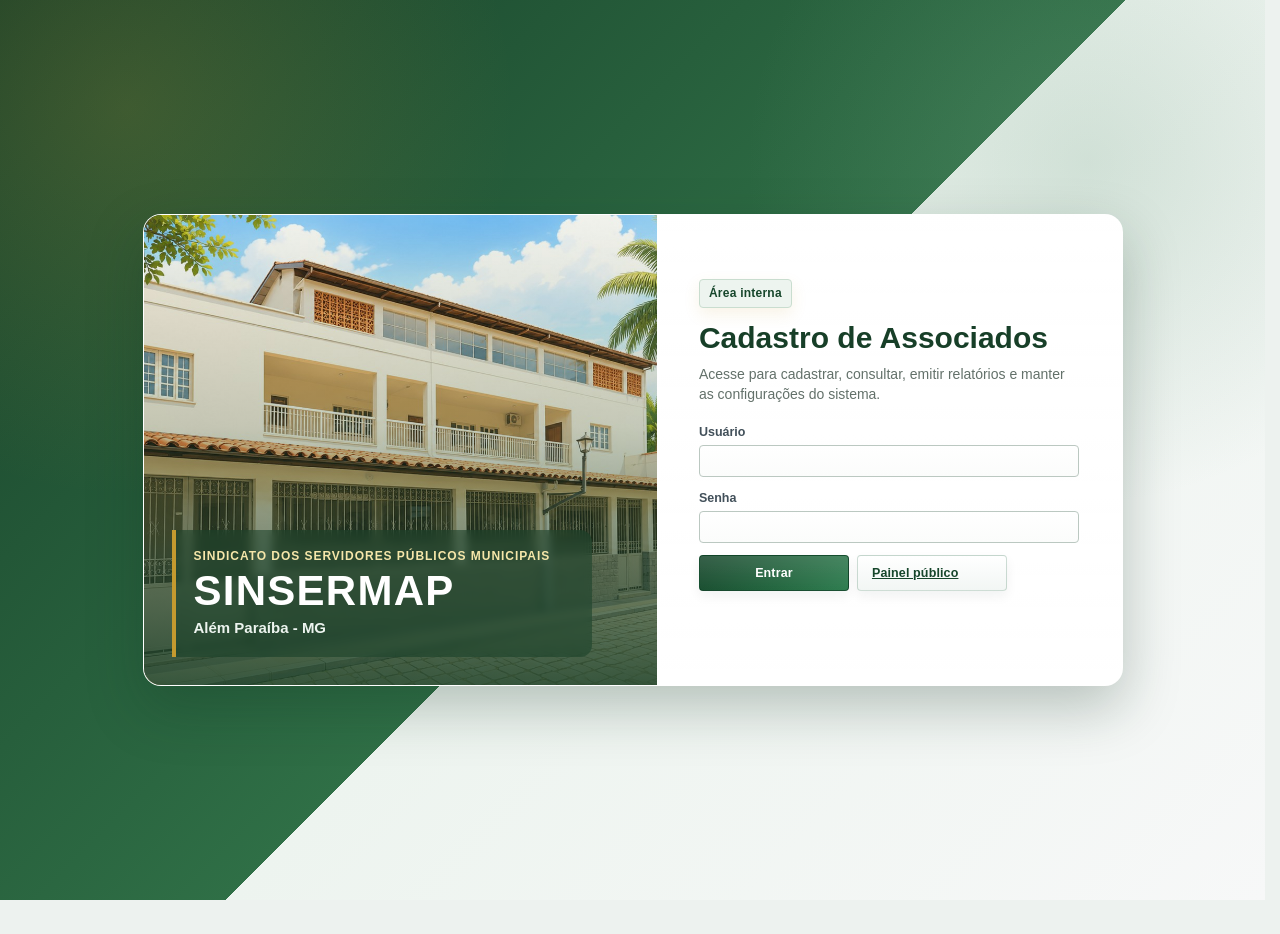
==== commit b2ea7220: "Add files via upload" ====
--- a/index.html
+++ b/index.html
@@ -27,12 +27,12 @@
         <form id="loginForm" class="grid">
           <label>
             Usuário
-            <input id="loginUsername" value="admin" autocomplete="username" />
+            <input id="loginUsername" autocomplete="username" />
           </label>
 
           <label>
             Senha
-            <input id="loginPassword" type="password" autocomplete="current-password" value="123456" />
+            <input id="loginPassword" type="password" autocomplete="current-password" />
           </label>
 
           <div class="actions login-actions">
@@ -81,8 +81,8 @@
       <nav class="tabs desktop-tabs" aria-label="Navegação principal">
         <button class="tab-btn active" data-tab="inicio" type="button">Início</button>
         <button class="tab-btn" data-tab="relatorios" type="button">Consulta</button>
-        <button class="tab-btn" data-tab="cadastro" type="button">Cadastrar</button>
-        <button class="tab-btn" data-tab="listas" type="button">Configurações</button>
+        <button class="tab-btn" data-tab="cadastro" data-editor-only type="button">Cadastrar</button>
+        <button class="tab-btn" data-tab="listas" data-admin-only type="button">Configurações</button>
       </nav>
 
       <section id="tab-inicio" class="tab-panel active">
@@ -134,7 +134,7 @@
         </div>
       </section>
 
-      <section id="tab-cadastro" class="tab-panel">
+      <section id="tab-cadastro" class="tab-panel" data-editor-only>
         <section class="card">
           <div class="section-head">
             <div>
@@ -196,13 +196,13 @@
 
             <div class="grid cols-4">
               <label>
-                Onde trabalha *
-                <input id="memberLocalTrabalho" list="localTrabalhoList" required placeholder="Ex.: Prefeitura, Escola..." />
-              </label>
-
-              <label>
-                Setor *
-                <input id="memberSetor" list="setorList" required placeholder="Ex.: Educação, Saúde..." />
+                Onde trabalha
+                <input id="memberLocalTrabalho" list="localTrabalhoList" placeholder="Ex.: Prefeitura, Escola..." />
+              </label>
+
+              <label>
+                Setor
+                <input id="memberSetor" list="setorList" placeholder="Ex.: Educação, Saúde..." />
               </label>
 
               <label>
@@ -268,7 +268,7 @@
         </section>
       </section>
 
-      <section id="tab-listas" class="tab-panel">
+      <section id="tab-listas" class="tab-panel" data-admin-only>
         <section class="card">
           <div class="section-head">
             <div>
@@ -289,7 +289,7 @@
 
             <p id="usersMessage" class="message"></p>
 
-            <form id="userForm" class="grid cols-3">
+            <form id="userForm" class="grid cols-4">
               <label>
                 Nome
                 <input id="userNome" placeholder="Nome do usuário" autocomplete="off" />
@@ -302,7 +302,16 @@
 
               <label>
                 Senha
-                <input id="userPassword" type="password" placeholder="Senha de acesso" autocomplete="new-password" />
+                <input id="userPassword" type="password" placeholder="Mínimo 8 caracteres com letras e números" autocomplete="new-password" />
+              </label>
+
+              <label>
+                Perfil
+                <select id="userRole">
+                  <option value="OPERADOR">Operador: cadastro e consulta</option>
+                  <option value="LEITURA">Leitura: apenas consulta</option>
+                  <option value="ADMIN">Administrador: acesso total</option>
+                </select>
               </label>
 
               <div class="actions">
@@ -317,12 +326,13 @@
                   <tr>
                     <th>Nome</th>
                     <th>Usuário</th>
+                    <th>Perfil</th>
                     <th>Criado em</th>
                     <th>Ações</th>
                   </tr>
                 </thead>
                 <tbody id="usersTableBody">
-                  <tr><td colspan="4">Carregando...</td></tr>
+                  <tr><td colspan="5">Carregando...</td></tr>
                 </tbody>
               </table>
             </div>
@@ -438,8 +448,8 @@
             </div>
             <div class="actions report-export-actions">
               <button id="printReportBtn" class="btn btn-secondary" type="button">Gerar PDF</button>
-              <button id="exportReportExcelBtn" class="btn btn-secondary" type="button">Exportar Excel</button>
-              <button id="backupFullBtn" class="btn btn-secondary" type="button">Backup completo</button>
+              <button id="exportReportExcelBtn" class="btn btn-secondary" type="button">Exportar Excel compatível</button>
+              <button id="backupFullBtn" class="btn btn-secondary" data-admin-only type="button">Backup completo</button>
             </div>
           </div>
 
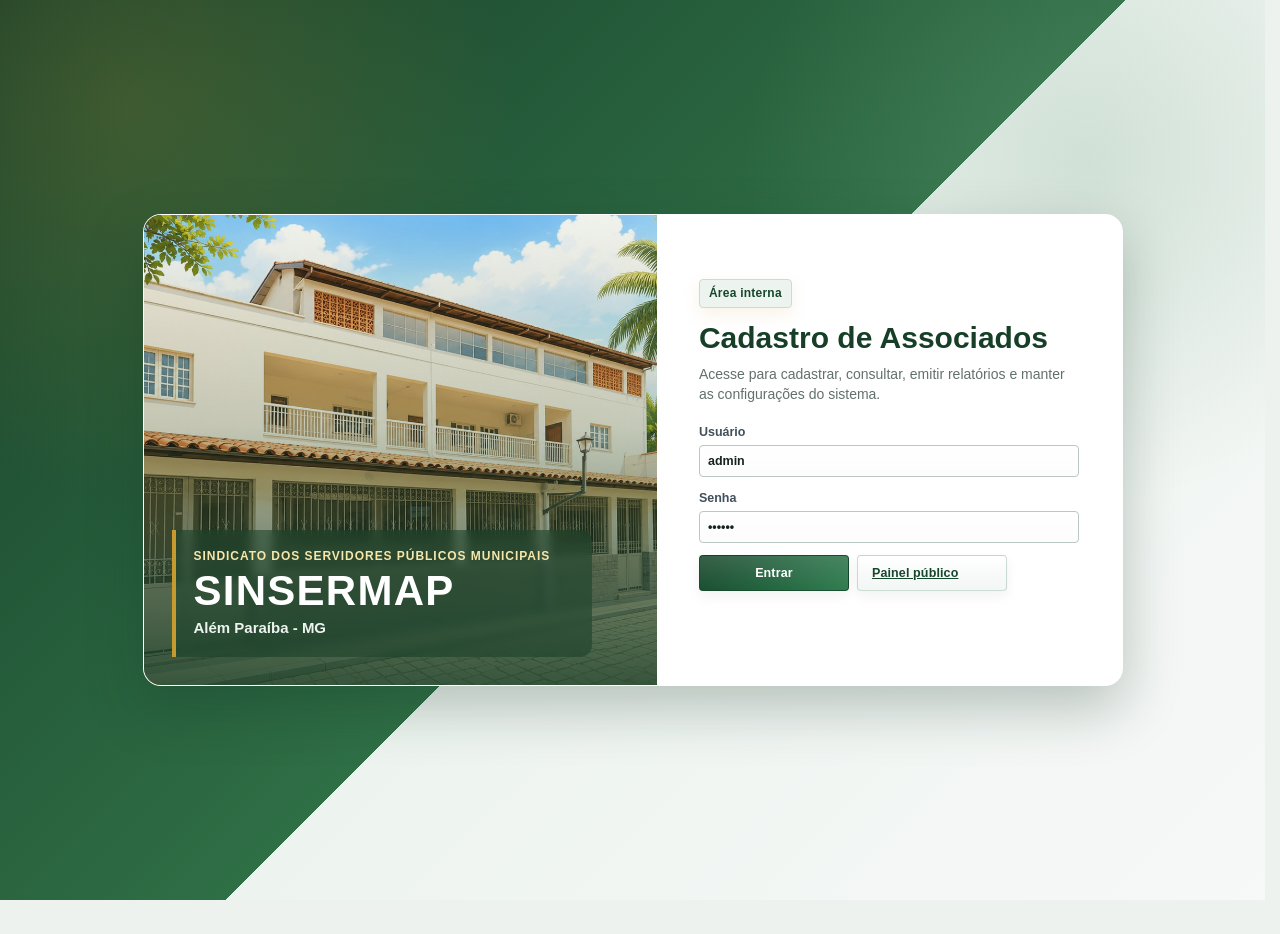
==== commit 9eacedb4: "Add files via upload" ====
--- a/index.html
+++ b/index.html
@@ -27,12 +27,12 @@
         <form id="loginForm" class="grid">
           <label>
             Usuário
-            <input id="loginUsername" autocomplete="username" />
+            <input id="loginUsername" value="admin" autocomplete="username" />
           </label>
 
           <label>
             Senha
-            <input id="loginPassword" type="password" autocomplete="current-password" />
+            <input id="loginPassword" type="password" autocomplete="current-password" value="123456" />
           </label>
 
           <div class="actions login-actions">
@@ -81,8 +81,8 @@
       <nav class="tabs desktop-tabs" aria-label="Navegação principal">
         <button class="tab-btn active" data-tab="inicio" type="button">Início</button>
         <button class="tab-btn" data-tab="relatorios" type="button">Consulta</button>
-        <button class="tab-btn" data-tab="cadastro" data-editor-only type="button">Cadastrar</button>
-        <button class="tab-btn" data-tab="listas" data-admin-only type="button">Configurações</button>
+        <button class="tab-btn" data-tab="cadastro" type="button">Cadastrar</button>
+        <button class="tab-btn" data-tab="listas" type="button">Configurações</button>
       </nav>
 
       <section id="tab-inicio" class="tab-panel active">
@@ -134,7 +134,7 @@
         </div>
       </section>
 
-      <section id="tab-cadastro" class="tab-panel" data-editor-only>
+      <section id="tab-cadastro" class="tab-panel">
         <section class="card">
           <div class="section-head">
             <div>
@@ -155,13 +155,30 @@
 
             <div id="memberDuplicateNotice" class="duplicate-notice hidden"></div>
 
-            <div class="grid cols-3">
+            <div class="grid cols-4 member-priority-grid">
               <label>
                 Nome completo *
                 <input id="memberNome" required placeholder="Nome do associado" />
               </label>
 
               <label>
+                Função / cargo *
+                <input id="memberFuncao" list="funcaoList" required placeholder="Ex.: Motorista, Professor..." />
+              </label>
+
+              <label>
+                Matrícula
+                <input id="memberMatricula" placeholder="Matrícula funcional" />
+              </label>
+
+              <label>
+                Data de admissão
+                <input id="memberDataAdmissao" type="date" />
+              </label>
+            </div>
+
+            <div class="grid cols-4">
+              <label>
                 CPF
                 <input id="memberCpf" inputmode="numeric" placeholder="000.000.000-00" />
               </label>
@@ -170,9 +187,7 @@
                 RG
                 <input id="memberRg" placeholder="Documento de identidade" />
               </label>
-            </div>
-
-            <div class="grid cols-4">
+
               <label>
                 Data de nascimento
                 <input id="memberDataNascimento" type="date" />
@@ -182,20 +197,15 @@
                 Telefone
                 <input id="memberTelefone" placeholder="(00) 00000-0000" />
               </label>
-
+            </div>
+
+            <div class="grid cols-3">
               <label>
                 E-mail
                 <input id="memberEmail" type="email" placeholder="email@exemplo.com" />
               </label>
 
               <label>
-                Data de admissão
-                <input id="memberDataAdmissao" type="date" />
-              </label>
-            </div>
-
-            <div class="grid cols-4">
-              <label>
                 Onde trabalha
                 <input id="memberLocalTrabalho" list="localTrabalhoList" placeholder="Ex.: Prefeitura, Escola..." />
               </label>
@@ -203,16 +213,6 @@
               <label>
                 Setor
                 <input id="memberSetor" list="setorList" placeholder="Ex.: Educação, Saúde..." />
-              </label>
-
-              <label>
-                Função / cargo *
-                <input id="memberFuncao" list="funcaoList" required placeholder="Ex.: Motorista, Professor..." />
-              </label>
-
-              <label>
-                Matrícula
-                <input id="memberMatricula" placeholder="Matrícula funcional" />
               </label>
             </div>
 
@@ -268,7 +268,7 @@
         </section>
       </section>
 
-      <section id="tab-listas" class="tab-panel" data-admin-only>
+      <section id="tab-listas" class="tab-panel">
         <section class="card">
           <div class="section-head">
             <div>
@@ -289,7 +289,7 @@
 
             <p id="usersMessage" class="message"></p>
 
-            <form id="userForm" class="grid cols-4">
+            <form id="userForm" class="grid cols-3">
               <label>
                 Nome
                 <input id="userNome" placeholder="Nome do usuário" autocomplete="off" />
@@ -302,16 +302,7 @@
 
               <label>
                 Senha
-                <input id="userPassword" type="password" placeholder="Mínimo 8 caracteres com letras e números" autocomplete="new-password" />
-              </label>
-
-              <label>
-                Perfil
-                <select id="userRole">
-                  <option value="OPERADOR">Operador: cadastro e consulta</option>
-                  <option value="LEITURA">Leitura: apenas consulta</option>
-                  <option value="ADMIN">Administrador: acesso total</option>
-                </select>
+                <input id="userPassword" type="password" placeholder="Senha de acesso" autocomplete="new-password" />
               </label>
 
               <div class="actions">
@@ -326,13 +317,12 @@
                   <tr>
                     <th>Nome</th>
                     <th>Usuário</th>
-                    <th>Perfil</th>
                     <th>Criado em</th>
                     <th>Ações</th>
                   </tr>
                 </thead>
                 <tbody id="usersTableBody">
-                  <tr><td colspan="5">Carregando...</td></tr>
+                  <tr><td colspan="4">Carregando...</td></tr>
                 </tbody>
               </table>
             </div>
@@ -448,13 +438,13 @@
             </div>
             <div class="actions report-export-actions">
               <button id="printReportBtn" class="btn btn-secondary" type="button">Gerar PDF</button>
-              <button id="exportReportExcelBtn" class="btn btn-secondary" type="button">Exportar Excel compatível</button>
-              <button id="backupFullBtn" class="btn btn-secondary" data-admin-only type="button">Backup completo</button>
+              <button id="exportReportExcelBtn" class="btn btn-secondary" type="button">Exportar Excel</button>
+              <button id="backupFullBtn" class="btn btn-secondary" type="button">Backup completo</button>
             </div>
           </div>
 
           <div class="report-filter-panel">
-            <div class="grid cols-4 report-filter-grid">
+            <div class="grid cols-2 report-filter-grid report-main-search-grid">
               <label>
                 Nome
                 <input id="reportNome" placeholder="Digite parte do nome" />
@@ -464,61 +454,67 @@
                 CPF
                 <input id="reportCpf" inputmode="numeric" placeholder="000.000.000-00" />
               </label>
-
-              <label>
-                Onde trabalha
-                <select id="reportLocalTrabalho">
-                  <option value="">Todos</option>
-                </select>
-              </label>
-
-              <label>
-                Setor
-                <select id="reportSetor">
-                  <option value="">Todos</option>
-                </select>
-              </label>
-            </div>
-
-            <div class="grid cols-4 report-filter-grid mt-16">
-              <label>
-                Função
-                <select id="reportFuncao">
-                  <option value="">Todas</option>
-                </select>
-              </label>
-
-              <label>
-                Status
-                <select id="reportStatus">
-                  <option value="">Todos</option>
-                  <option value="ATIVO">Ativo</option>
-                  <option value="INATIVO">Inativo</option>
-                </select>
-              </label>
-
-              <label>
-                Data inicial de admissão
-                <input id="reportDataInicial" type="date" />
-              </label>
-
-              <label>
-                Data final de admissão
-                <input id="reportDataFinal" type="date" />
-              </label>
-            </div>
+            </div>
+
+            <details class="advanced-filter-panel">
+              <summary>Filtros avançados</summary>
+
+              <div class="grid cols-4 report-filter-grid mt-16">
+                <label>
+                  Onde trabalha
+                  <select id="reportLocalTrabalho">
+                    <option value="">Todos</option>
+                  </select>
+                </label>
+
+                <label>
+                  Setor
+                  <select id="reportSetor">
+                    <option value="">Todos</option>
+                  </select>
+                </label>
+
+                <label>
+                  Função
+                  <select id="reportFuncao">
+                    <option value="">Todas</option>
+                  </select>
+                </label>
+
+                <label>
+                  Status
+                  <select id="reportStatus">
+                    <option value="">Todos</option>
+                    <option value="ATIVO">Ativo</option>
+                    <option value="INATIVO">Inativo</option>
+                  </select>
+                </label>
+              </div>
+
+              <div class="grid cols-4 report-filter-grid mt-16">
+                <label>
+                  Data inicial de admissão
+                  <input id="reportDataInicial" type="date" />
+                </label>
+
+                <label>
+                  Data final de admissão
+                  <input id="reportDataFinal" type="date" />
+                </label>
+
+                <label class="report-sort-label">
+                  Ordenar por
+                  <select id="reportSortBy">
+                    <option value="nome">Nome</option>
+                    <option value="localTrabalho">Onde trabalha</option>
+                    <option value="setor">Setor</option>
+                    <option value="funcao">Função</option>
+                  </select>
+                </label>
+              </div>
+            </details>
 
             <div class="report-filter-footer">
-              <label class="report-sort-label">
-                Ordenar por
-                <select id="reportSortBy">
-                  <option value="nome">Nome</option>
-                  <option value="localTrabalho">Onde trabalha</option>
-                  <option value="setor">Setor</option>
-                  <option value="funcao">Função</option>
-                </select>
-              </label>
-
               <div class="actions report-filter-actions">
                 <button id="loadReportBtn" class="btn btn-primary" type="button">Buscar</button>
                 <button id="clearReportFiltersBtn" class="btn btn-secondary" type="button">Limpar filtros</button>
@@ -537,6 +533,7 @@
                   <h2>Por função</h2>
                   <p class="muted">Ex.: motorista, professor.</p>
                 </div>
+                <button id="clearFunctionFilterBtn" class="btn btn-secondary no-print" type="button">Ver todos</button>
               </div>
               <div class="table-wrap">
                 <table class="function-summary-table">
@@ -558,18 +555,14 @@
                 <table class="report-members-table">
                   <thead>
                     <tr>
-                      <th>Nome</th>
-                      <th>Admissão</th>
-                      <th>Telefone</th>
-                      <th>Onde trabalha</th>
-                      <th>Setor</th>
-                      <th>Função</th>
+                      <th>Associado</th>
+                      <th>Dados funcionais</th>
                       <th>Status</th>
-                      <th>Ações</th>
+                      <th class="actions-col">Ações</th>
                     </tr>
                   </thead>
                   <tbody id="reportMembersBody">
-                    <tr><td colspan="8">Gere o relatório para visualizar a lista.</td></tr>
+                    <tr><td colspan="4">Gere o relatório para visualizar a lista.</td></tr>
                   </tbody>
                 </table>
               </div>
--- a/assets/styles.css
+++ b/assets/styles.css
@@ -6569,3 +6569,225 @@
     z-index: 2;
   }
 }
+
+
+/* Aprimoramento profundo de usabilidade para notebook. */
+#tab-cadastro .member-priority-grid {
+  align-items: stretch;
+  padding: 12px;
+  border: 1px solid #c9d8cf;
+  border-radius: 8px;
+  background: #f6fbf8;
+}
+
+#tab-cadastro .member-priority-grid label {
+  font-weight: 700;
+}
+
+#tab-cadastro .member-priority-grid input {
+  min-height: 42px;
+  font-size: 15px;
+}
+
+#tab-cadastro #memberNome {
+  font-size: 18px;
+  font-weight: 700;
+}
+
+#tab-relatorios .report-main-search-grid {
+  grid-template-columns: minmax(320px, 1.5fr) minmax(180px, 0.7fr) !important;
+}
+
+#tab-relatorios .report-main-search-grid input {
+  min-height: 44px;
+  font-size: 16px;
+}
+
+#tab-relatorios .advanced-filter-panel {
+  margin-top: 12px;
+  border: 1px solid #d8e2dc;
+  border-radius: 8px;
+  background: #ffffff;
+}
+
+#tab-relatorios .advanced-filter-panel summary {
+  cursor: pointer;
+  padding: 10px 12px;
+  color: #2b5639;
+  font-weight: 700;
+}
+
+#tab-relatorios .advanced-filter-panel .grid {
+  padding: 0 12px 12px;
+}
+
+#tab-relatorios .report-filter-footer {
+  justify-content: flex-end !important;
+}
+
+#tab-relatorios .report-members-table {
+  min-width: 860px !important;
+  table-layout: fixed !important;
+}
+
+#tab-relatorios .report-members-table th,
+#tab-relatorios .report-members-table td {
+  padding: 10px 11px !important;
+  font-size: 13px !important;
+  line-height: 1.35 !important;
+}
+
+#tab-relatorios .report-members-table th:nth-child(1),
+#tab-relatorios .report-members-table td:nth-child(1) {
+  width: 40% !important;
+}
+
+#tab-relatorios .report-members-table th:nth-child(2),
+#tab-relatorios .report-members-table td:nth-child(2) {
+  width: 39% !important;
+}
+
+#tab-relatorios .report-members-table th:nth-child(3),
+#tab-relatorios .report-members-table td:nth-child(3) {
+  width: 112px !important;
+  min-width: 112px !important;
+  text-align: left !important;
+  padding-left: 0 !important;
+  white-space: nowrap !important;
+  overflow-wrap: normal !important;
+  word-break: normal !important;
+}
+
+#tab-relatorios .report-members-table th:nth-child(4),
+#tab-relatorios .report-members-table td:nth-child(4) {
+  position: sticky !important;
+  right: 0;
+  z-index: 1;
+  width: 132px !important;
+  background: #ffffff;
+  box-shadow: -8px 0 14px rgba(22, 38, 31, 0.06);
+  text-align: center !important;
+}
+
+#tab-relatorios .report-members-table thead th:nth-child(4) {
+  z-index: 3;
+  background: linear-gradient(180deg, #f8f9fa 0, #e9edf0 100%) !important;
+}
+
+#tab-relatorios .report-members-table thead th:nth-child(3),
+#tab-relatorios .report-members-table thead th:nth-child(4) {
+  transform: translateX(-38px);
+}
+
+#tab-relatorios .report-member-name {
+  display: block;
+  color: #142b1e;
+  font-size: 17px;
+  line-height: 1.25;
+}
+
+#tab-relatorios .report-person-cell {
+  cursor: pointer;
+}
+
+#tab-relatorios .report-person-cell:hover .report-member-name {
+  text-decoration: underline;
+}
+
+#tab-relatorios .report-member-function {
+  display: block;
+  color: #26343c;
+  font-size: 15px;
+  line-height: 1.3;
+}
+
+#tab-relatorios .report-member-meta {
+  display: flex;
+  flex-wrap: wrap;
+  gap: 4px 12px;
+  margin-top: 6px;
+  color: #5b6870;
+  font-size: 12px;
+}
+
+#tab-relatorios .report-member-meta span {
+  max-width: 100%;
+}
+
+#tab-relatorios .report-member-meta b {
+  color: #34443d;
+}
+
+#tab-relatorios .report-status-cell {
+  vertical-align: middle !important;
+}
+
+#tab-relatorios .report-status-badge {
+  display: inline-flex !important;
+  align-items: center !important;
+  justify-content: center !important;
+  min-width: 86px !important;
+  height: 28px !important;
+  padding: 0 10px !important;
+  border-radius: 999px !important;
+  border: 1px solid #c9ddcf !important;
+  background: #edf4ef !important;
+  color: #215537 !important;
+  font-size: 12px !important;
+  font-weight: 800 !important;
+  line-height: 1 !important;
+  letter-spacing: 0 !important;
+  text-align: center !important;
+  white-space: nowrap !important;
+  word-break: normal !important;
+  overflow-wrap: normal !important;
+  text-decoration: none !important;
+  transform: translateX(-53px);
+}
+
+#tab-relatorios .report-status-badge.is-inactive {
+  border-color: #e3c4c2 !important;
+  background: #f8eeee !important;
+  color: #8f3932 !important;
+}
+
+#tab-relatorios .member-row-actions {
+  display: grid !important;
+  gap: 5px !important;
+  justify-items: stretch !important;
+}
+
+#tab-relatorios .member-row-actions .btn {
+  width: 100% !important;
+  min-width: 0 !important;
+  min-height: 28px !important;
+  padding: 5px 8px !important;
+  font-size: 11px !important;
+}
+
+#tab-relatorios .function-summary-table tr.is-selected td,
+#tab-relatorios .report-function-row.is-selected td {
+  background: #e5f2ea !important;
+  font-weight: 800;
+}
+
+@media screen and (max-width: 1180px) {
+  #tab-relatorios .report-function-layout {
+    grid-template-columns: 240px minmax(0, 1fr) !important;
+  }
+
+  #tab-relatorios .report-function-layout .report-card {
+    width: 240px !important;
+    max-width: 240px !important;
+  }
+
+  #tab-relatorios .function-summary-table th:first-child,
+  #tab-relatorios .function-summary-table td:first-child {
+    width: 158px !important;
+    max-width: 158px !important;
+  }
+
+  #tab-relatorios .report-members-table {
+    min-width: 760px !important;
+  }
+}
